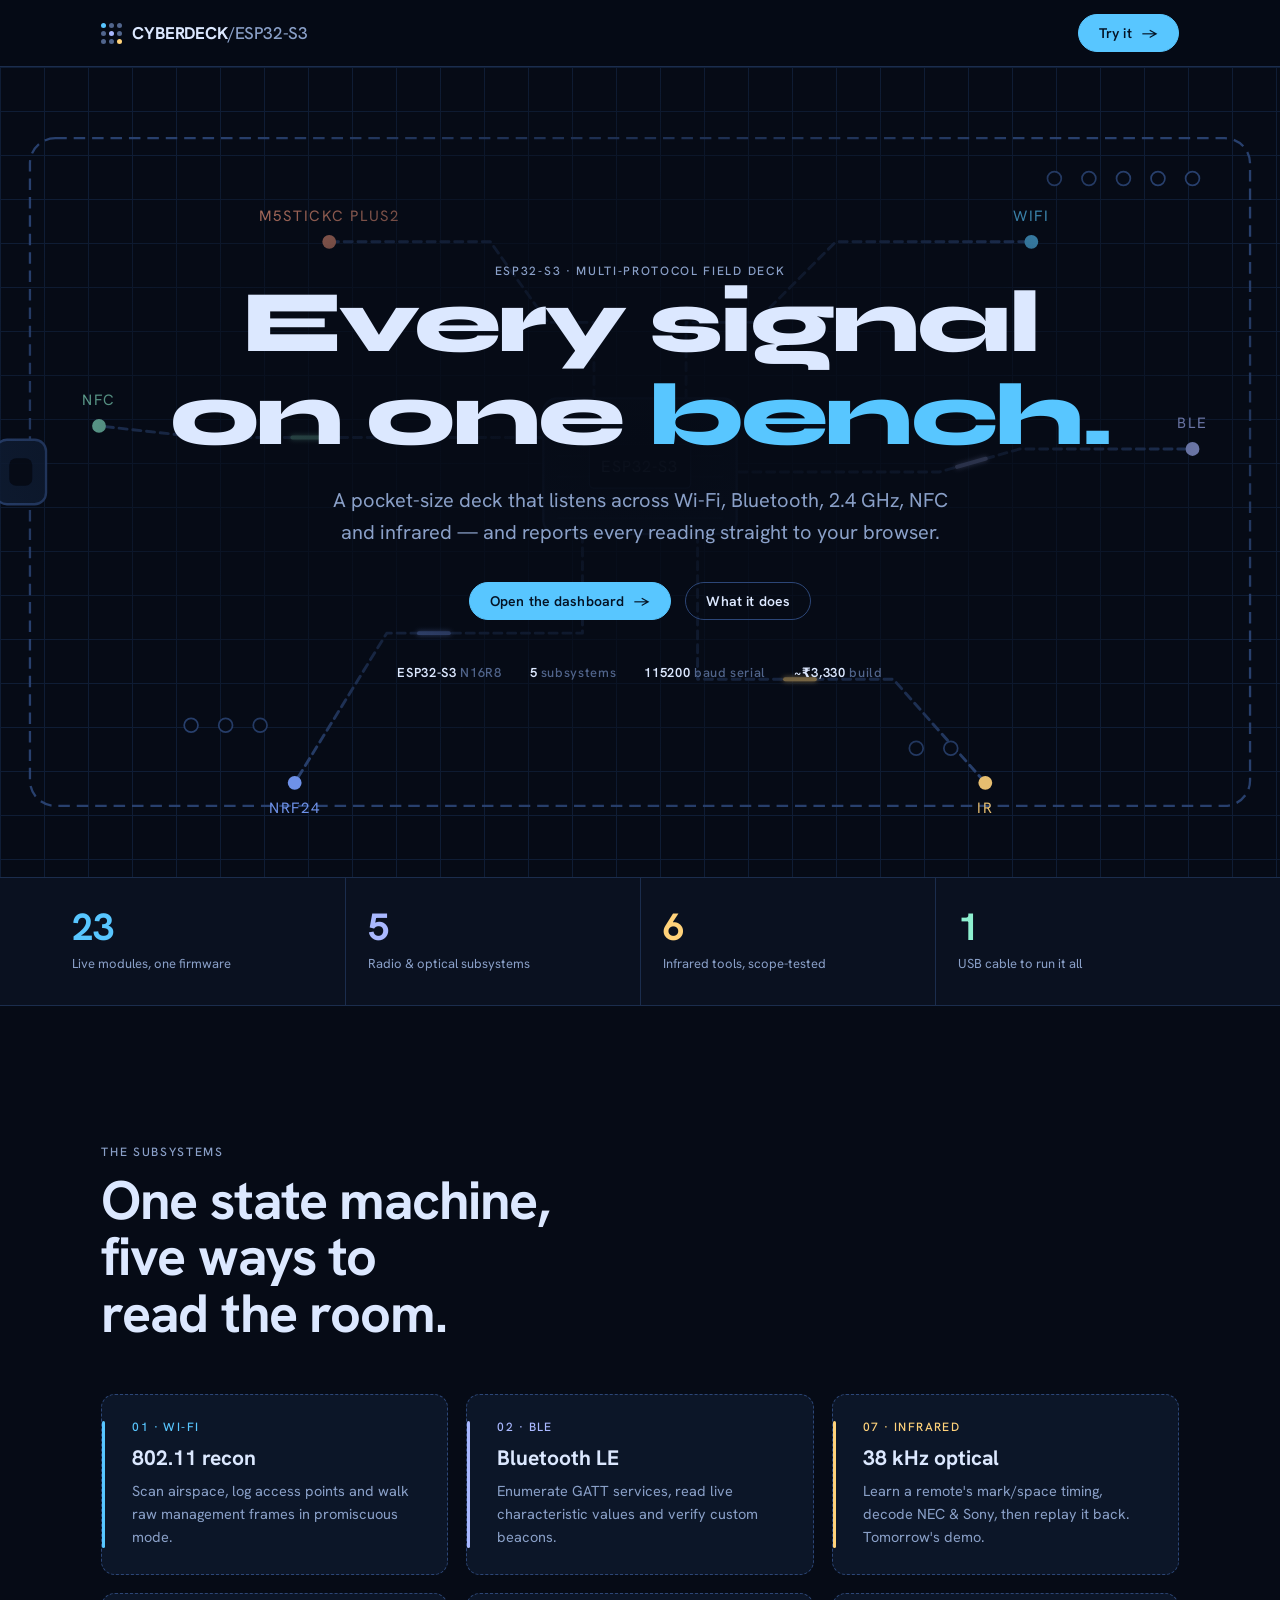
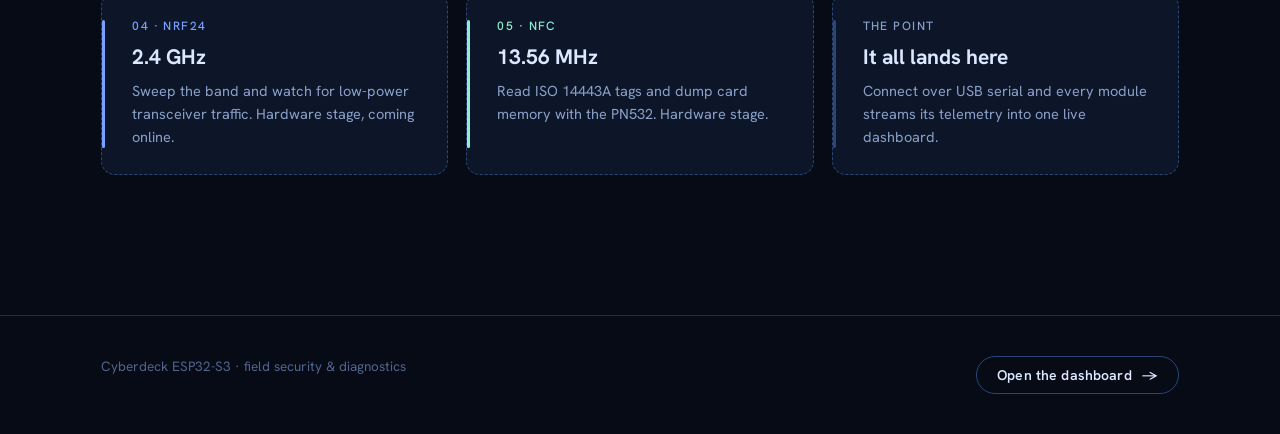
==== dashboard/index.html @ 8e389d3f "fix: landing page title edit" ====
<!DOCTYPE html>
<html lang="en">
<head>
  <meta charset="UTF-8">
  <meta name="viewport" content="width=device-width, initial-scale=1.0, viewport-fit=cover">
  <title>Cyberdeck ESP32-S3</title>
  <link rel="preconnect" href="https://fonts.googleapis.com">
  <link rel="preconnect" href="https://fonts.gstatic.com" crossorigin>
  <link rel="stylesheet" href="https://fonts.googleapis.com/css2?family=Syne:wght@700;800&family=Hanken+Grotesk:wght@400;500;600;700&display=swap">
  <link rel="stylesheet" href="assets/css/base.css">
  <link rel="stylesheet" href="assets/css/welcome.css">
</head>
<body>

  <div class="bar"><div class="wrap">
    <a class="brand" href="index.html">
      <span class="brand-mark"><i></i><i></i><i></i><i></i><i></i><i></i><i></i><i></i><i></i></span>
      <span class="brand-name">CYBERDECK<span>/ESP32-S3</span></span>
    </a>
    <a class="btn btn-primary" href="app.html">Try it <span class="arrow">&rarr;</span></a>
  </div></div>

  <header class="hero">
    <div class="deck-wrap" aria-hidden="true">
      <svg id="deck-board" viewBox="0 0 1200 760" preserveAspectRatio="xMidYMid slice" xmlns="http://www.w3.org/2000/svg">
        <defs>
          <filter id="glow" x="-40%" y="-40%" width="180%" height="180%">
            <feGaussianBlur stdDeviation="2.2" result="b"/>
            <feMerge><feMergeNode in="b"/><feMergeNode in="SourceGraphic"/></feMerge>
          </filter>
        </defs>

        <!-- board substrate -->
        <rect class="substrate" x="70" y="90" width="1060" height="580" rx="22" stroke-width="2"/>

        <!-- dim base traces -->
        <g fill="none" stroke="var(--line2)" stroke-width="2.5" stroke-linejoin="round" stroke-linecap="round">
          <path class="trace-base" d="M640 316 L640 250 L700 250 L770 180 L940 180"/>
          <path class="trace-base" d="M560 316 L560 250 L520 250 L470 180 L330 180"/>
          <path class="trace-base" d="M650 380 L860 380 L930 360 L1080 360"/>
          <path class="trace-base" d="M650 410 L650 560 L820 560 L900 650"/>
          <path class="trace-base" d="M550 410 L550 520 L380 520 L300 650"/>
          <path class="trace-base" d="M550 350 L360 350 L220 350 L130 340"/>
        </g>

        <!-- bright signal pulses -->
        <g fill="none" stroke-width="3.4" stroke-linejoin="round" stroke-linecap="round" filter="url(#glow)">
          <path id="pulse-wifi" d="M640 316 L640 250 L700 250 L770 180 L940 180" stroke-dasharray="26 2600" stroke-dashoffset="2400"/>
          <path id="pulse-m5" d="M560 316 L560 250 L520 250 L470 180 L330 180" stroke-dasharray="26 2600" stroke-dashoffset="2400"/>
          <path id="pulse-ble"  d="M650 380 L860 380 L930 360 L1080 360" stroke-dasharray="26 2600" stroke-dashoffset="2400"/>
          <path id="pulse-ir"   d="M650 410 L650 560 L820 560 L900 650" stroke-dasharray="26 2600" stroke-dashoffset="2400"/>
          <path id="pulse-nrf"  d="M550 410 L550 520 L380 520 L300 650" stroke-dasharray="26 2600" stroke-dashoffset="2400"/>
          <path id="pulse-nfc"  d="M550 350 L360 350 L220 350 L130 340" stroke-dasharray="26 2600" stroke-dashoffset="2400"/>
        </g>

        <!-- edge pads + labels -->
        <g class="pad" font-family="var(--body)" font-size="13" letter-spacing="1.5">
          <circle cx="940" cy="180" r="6" fill="var(--wifi)"/><text x="940" y="162" fill="var(--wifi)" text-anchor="middle">WIFI</text>
          <circle cx="330" cy="180" r="6" fill="var(--m5)"/><text x="330" y="162" fill="var(--m5)" text-anchor="middle">M5STICKC PLUS2</text>
          <circle cx="1080" cy="360" r="6" fill="var(--ble)"/><text x="1080" y="342" fill="var(--ble)" text-anchor="middle">BLE</text>
          <circle cx="900" cy="650" r="6" fill="var(--ir)"/><text x="900" y="676" fill="var(--ir)" text-anchor="middle">IR</text>
          <circle cx="300" cy="650" r="6" fill="var(--nrf)"/><text x="300" y="676" fill="var(--nrf)" text-anchor="middle">NRF24</text>
          <circle cx="130" cy="340" r="6" fill="var(--nfc)"/><text x="130" y="322" fill="var(--nfc)" text-anchor="middle">NFC</text>
        </g>


        <!-- USB-C on the left edge -->
        <rect class="usb" x="40" y="352" width="44" height="56" rx="10" fill="var(--panel2)" stroke="var(--line2)" stroke-width="2"/>
        <rect class="usb" x="52" y="368" width="20" height="24" rx="6" fill="var(--bg)"/>

        <!-- ESP32-S3 shielded module -->
        <g class="chip">
          <rect x="516" y="316" width="168" height="118" rx="12" fill="var(--panel2)" stroke="var(--line2)" stroke-width="2"/>
          <g stroke="var(--line)" stroke-width="1.5" opacity="0.7">
            <line x1="528" y1="330" x2="672" y2="330"/><line x1="528" y1="348" x2="672" y2="348"/>
            <line x1="528" y1="366" x2="672" y2="366"/><line x1="528" y1="384" x2="672" y2="384"/>
            <line x1="528" y1="402" x2="672" y2="402"/><line x1="528" y1="420" x2="672" y2="420"/>
          </g>
          <rect x="556" y="356" width="88" height="38" rx="4" fill="var(--bg)" stroke="var(--line2)"/>
          <text x="600" y="380" fill="var(--mute)" font-family="var(--body)" font-size="14" text-anchor="middle" letter-spacing="1">ESP32-S3</text>
          <circle id="power-led" cx="672" cy="330" r="5" fill="var(--ok)"/>
        </g>

        <!-- header pins along top and bottom -->
        <g class="pin" fill="var(--bg)" stroke="var(--line2)" stroke-width="1.5">
          <circle cx="960" cy="125" r="6"/><circle cx="990" cy="125" r="6"/><circle cx="1020" cy="125" r="6"/><circle cx="1050" cy="125" r="6"/><circle cx="1080" cy="125" r="6"/>
          <circle cx="840" cy="620" r="6"/><circle cx="870" cy="620" r="6"/><circle cx="900" cy="620" r="6" opacity="0.001"/>
          <circle cx="210" cy="600" r="6"/><circle cx="240" cy="600" r="6"/><circle cx="270" cy="600" r="6"/>
        </g>
      </svg>
      <div class="veil"></div>
    </div>
    <div class="wrap">
      <p class="eyebrow">ESP32-S3 · multi-protocol field deck</p>
      <h1>
        <span class="word">Every</span> <span class="word">signal</span>
        <span class="word">on</span> <span class="word">one</span>
        <span class="word"><em>bench.</em></span>
      </h1>
      <p class="lede">A pocket-size deck that listens across Wi-Fi, Bluetooth, 2.4&nbsp;GHz, NFC and infrared — and reports every reading straight to your browser.</p>
      <div class="cta">
        <a class="btn btn-primary" href="app.html">Open the dashboard <span class="arrow">&rarr;</span></a>
        <a class="btn" href="#facts">What it does</a>
      </div>
      <div class="spec">
        <span><b>ESP32-S3</b> N16R8</span>
        <span><b>5</b> subsystems</span>
        <span><b>115200</b> baud serial</span>
        <span><b>~&#8377;3,330</b> build</span>
      </div>
    </div>
  </header>

  <div class="strip"><div class="wrap">
    <div class="stat"><div class="n" data-to="24">24</div><div class="l">Live modules, one firmware</div></div>
    <div class="stat"><div class="n" data-to="5">5</div><div class="l">Radio &amp; optical subsystems</div></div>
    <div class="stat"><div class="n" data-to="6">6</div><div class="l">Infrared tools, scope-tested</div></div>
    <div class="stat"><div class="n" data-to="1">1</div><div class="l">USB cable to run it all</div></div>
  </div></div>

  <section class="facts wrap" id="facts">
    <div class="head">
      <p class="eyebrow">The subsystems</p>
      <h2>One state machine, five ways to read the room.</h2>
    </div>
    <div class="grid">
      <article class="card c-wifi reveal"><span class="bar-line"></span><div class="k">01 · Wi-Fi</div><h3>802.11 recon</h3><p>Scan airspace, log access points and walk raw management frames in promiscuous mode.</p></article>
      <article class="card c-ble reveal"><span class="bar-line"></span><div class="k">02 · BLE</div><h3>Bluetooth LE</h3><p>Enumerate GATT services, read live characteristic values and verify custom beacons.</p></article>
      <article class="card c-ir reveal"><span class="bar-line"></span><div class="k">07 · Infrared</div><h3>38&nbsp;kHz optical</h3><p>Learn a remote's mark/space timing, decode NEC &amp; Sony, then replay it back. Tomorrow's demo.</p></article>
      <article class="card c-nrf reveal"><span class="bar-line"></span><div class="k">04 · nRF24</div><h3>2.4&nbsp;GHz</h3><p>Sweep the band and watch for low-power transceiver traffic. Hardware stage, coming online.</p></article>
      <article class="card c-nfc reveal"><span class="bar-line"></span><div class="k">05 · NFC</div><h3>13.56&nbsp;MHz</h3><p>Read ISO&nbsp;14443A tags and dump card memory with the PN532. Hardware stage.</p></article>
      <article class="card reveal"><span class="bar-line"></span><div class="k">The point</div><h3>It all lands here</h3><p>Connect over USB serial and every module streams its telemetry into one live dashboard.</p></article>
    </div>
  </section>

  <footer><div class="wrap">
    <span>Cyberdeck ESP32-S3 · field security &amp; diagnostics</span>
    <a class="btn" href="app.html">Open the dashboard <span class="arrow">&rarr;</span></a>
  </div></footer>

  <script src="assets/vendor/anime.min.js"></script>
  <script src="assets/js/board.js"></script>
  <script>
    document.documentElement.classList.add("js");
    const rm = matchMedia("(prefers-reduced-motion: reduce)").matches;

    function showReveals() { document.querySelectorAll(".reveal").forEach(el => el.classList.remove("reveal")); }

    if (!rm && window.anime) {
      anime.timeline({ easing: "easeOutExpo", delay: 300 })
        .add({ targets: ".hero .word", translateY: [40, 0], opacity: [0, 1], duration: 900, delay: anime.stagger(80) })
        .add({ targets: ".lede, .cta, .spec", translateY: [20, 0], opacity: [0, 1], duration: 700, delay: anime.stagger(90) }, "-=500");

      document.querySelectorAll(".stat .n").forEach(el => {
        const obj = { v: 0 }, to = +el.dataset.to; el.textContent = "0";
        new IntersectionObserver((en, ob) => en.forEach(x => {
          if (x.isIntersecting) { anime({ targets: obj, v: to, round: 1, duration: 1300, easing: "easeOutExpo", update: () => el.textContent = obj.v }); ob.disconnect(); }
        })).observe(el);
      });

      const co = new IntersectionObserver((en) => en.forEach(x => {
        if (x.isIntersecting) { anime({ targets: x.target, translateY: [26, 0], opacity: [0, 1], duration: 700, easing: "easeOutCubic" }); x.target.classList.remove("reveal"); co.unobserve(x.target); }
      }), { threshold: .2 });
      document.querySelectorAll(".reveal").forEach(c => co.observe(c));
    } else {
      showReveals();
    }
  </script>
</body>
</html>
---- dashboard/assets/css/base.css ----
/* Cyberdeck design tokens + shared pieces (welcome page and dashboard).
   Blueprint direction: navy engineering grid paper, cyan linework, the board
   drawn as a dashed schematic. Each subsystem owns one hue everywhere. */
:root {
  --bg: #060b16;
  --bg2: #0a1120;
  --panel: #0c1628;
  --panel2: #0f1d35;
  --line: #1b2d4d;
  --line2: #2c4677;
  --text: #dce8ff;
  --mute: #8aa0c8;
  --faint: #51658c;

  --wifi: #58c6ff;
  --ble: #a9b8ff;
  --ir: #ffd27a;
  --nrf: #7aa0ff;
  --nfc: #8ef0d0;
  --m5: #ff9e80;
  --ok: #57e389;
  --err: #ff6b6b;

  /* Syne is kept for the hero headline only; everything else is Anthropic Sans
     (Claude's UI face), falling back to Hanken Grotesk where it isn't installed. */
  --display: "Syne", "Avenir Next", system-ui, sans-serif;
  --body: "Anthropic Sans", "Hanken Grotesk", "Segoe UI", system-ui, sans-serif;
  --mono: var(--body);
  --code: "JetBrains Mono", ui-monospace, "SFMono-Regular", Menlo, Consolas, monospace;

  --radius: 10px;
  --gutter: max(16px, 4vw);
  color-scheme: dark;
}

*, *::before, *::after { box-sizing: border-box; }
html { -webkit-text-size-adjust: 100%; }
body {
  margin: 0;
  background: var(--bg);
  color: var(--text);
  font: 400 15px/1.6 var(--body);
  -webkit-font-smoothing: antialiased;
}
a { color: inherit; }
h1, h2, h3 { font-family: var(--body); font-weight: 700; line-height: 1.05; margin: 0; text-wrap: balance; }
p { margin: 0; }
code, .mono { font-family: var(--code); }
:focus-visible { outline: 2px solid var(--wifi); outline-offset: 3px; border-radius: 4px; }

.eyebrow {
  font: 500 12px/1 var(--mono);
  letter-spacing: 0.14em;
  text-transform: uppercase;
  color: var(--mute);
}

/* Buttons */
.btn {
  display: inline-flex; align-items: center; gap: 10px;
  padding: 11px 20px;
  border-radius: 999px;
  border: 1px solid var(--line2);
  background: transparent;
  color: var(--text);
  font: 600 14px/1 var(--body);
  letter-spacing: 0.01em;
  text-decoration: none;
  cursor: pointer;
  transition: background .2s, border-color .2s, color .2s, transform .2s;
}
.btn:hover { border-color: var(--text); }
.btn:active { transform: translateY(1px); }
.btn-primary { background: var(--wifi); color: #041325; border-color: var(--wifi); }
.btn-primary:hover { background: #8ad8ff; border-color: #8ad8ff; }
.btn .arrow { transition: transform .25s; }
.btn:hover .arrow { transform: translateX(3px); }

/* Brand mark */
.brand { display: inline-flex; align-items: center; gap: 10px; text-decoration: none; }
.brand-mark { display: grid; grid-template-columns: repeat(3, 5px); gap: 3px; }
.brand-mark i { width: 5px; height: 5px; border-radius: 50%; background: var(--faint); }
.brand-mark i:nth-child(1) { background: var(--wifi); }
.brand-mark i:nth-child(5) { background: var(--ble); }
.brand-mark i:nth-child(9) { background: var(--ir); }
.brand-name { font: 700 17px/1 var(--body); letter-spacing: -0.01em; }
.brand-name span { color: var(--mute); font-weight: 500; }

@media (prefers-reduced-motion: reduce) {
  *, *::before, *::after { animation: none !important; transition: none !important; scroll-behavior: auto !important; }
}
---- dashboard/assets/css/welcome.css ----
/* Welcome page — Blueprint direction. Sticky bar, hero over the animated
   schematic board on grid paper, a stat strip that counts up, and subsystem
   cards that reveal on scroll. Shares tokens with the dashboard. */
.wrap { padding-inline: var(--gutter); max-width: 1180px; margin-inline: auto; }

.bar {
  position: sticky; top: env(safe-area-inset-top, 0px); z-index: 20;
  background: rgba(6, 11, 22, .78); backdrop-filter: blur(12px);
  border-bottom: 1px solid var(--line);
}
body::before { content: ""; position: fixed; inset: 0 0 auto; height: env(safe-area-inset-top, 0px); z-index: 21; background: var(--bg); }
.bar .wrap { display: flex; align-items: center; justify-content: space-between; padding-block: 14px; }

/* hero */
.hero { position: relative; min-height: 90vh; display: flex; align-items: center; overflow: hidden;
  background-image: linear-gradient(var(--panel2) 1px, transparent 1px), linear-gradient(90deg, var(--panel2) 1px, transparent 1px);
  background-size: 44px 44px; }
.deck-wrap { position: absolute; inset: 0; z-index: 0; overflow: hidden; }
#deck-board { position: absolute; left: 50%; top: 50%; transform: translate(-50%, -50%); width: min(1280px, 150%); height: 108%; opacity: .9; }
.js #deck-board .trace-base, .js #deck-board .chip, .js #deck-board .pin,
.js #deck-board .pad, .js #deck-board .usb { opacity: 0; }
/* schematic board: unfilled, dashed outline and traces */
#deck-board .substrate { fill: none; stroke: var(--line2); stroke-dasharray: 10 6; }
#deck-board .trace-base { stroke-dasharray: 7 5; }

/* readability wash: darkest behind the headline, clearing toward the edges */
.veil { position: absolute; inset: 0; background:
  radial-gradient(ellipse 70% 60% at 50% 46%, var(--bg) 0%, color-mix(in srgb, var(--bg) 72%, transparent) 42%, transparent 78%); }
.hero .wrap { position: relative; z-index: 2; width: 100%; text-align: center; }
.hero h1 { font-family: var(--display); font-size: clamp(38px, 7.2vw, 88px); letter-spacing: -.03em; font-weight: 800; }
.hero h1 .word { display: inline-block; }
.hero h1 em { font-style: normal; color: var(--wifi); }
.lede { max-width: 56ch; margin: 22px auto 0; color: var(--mute); font-size: clamp(16px, 2.2vw, 20px); }
.cta { display: flex; gap: 14px; justify-content: center; margin-top: 34px; flex-wrap: wrap; }
.spec { display: flex; gap: 28px; justify-content: center; margin-top: 46px; flex-wrap: wrap; font: 500 13px/1 var(--mono); color: var(--faint); letter-spacing: .05em; }
.spec b { color: var(--text); font-weight: 600; }

/* stat strip */
.strip { border-block: 1px solid var(--line); background: var(--bg2); }
.strip .wrap { display: grid; grid-template-columns: repeat(4, 1fr); padding-inline: 0; }
.stat { padding: 30px 22px; border-left: 1px solid var(--line); }
.stat:first-child { border-left: 0; }
.stat .n { font: 700 38px/1 var(--body); font-variant-numeric: tabular-nums; }
.stat .l { margin-top: 8px; color: var(--mute); font-size: 13px; }
.stat:nth-child(1) .n { color: var(--wifi); }
.stat:nth-child(2) .n { color: var(--ble); }
.stat:nth-child(3) .n { color: var(--ir); }
.stat:nth-child(4) .n { color: var(--nfc); }

/* facts */
section.facts { padding-block: clamp(70px, 12vw, 140px); }
.facts .head { max-width: 60ch; }
.facts h2 { font-size: clamp(30px, 5vw, 54px); letter-spacing: -.02em; margin-top: 14px; }
.facts .grid { margin-top: 52px; display: grid; grid-template-columns: repeat(auto-fit, minmax(260px, 1fr)); gap: 18px; }
.card { position: relative; background: var(--panel); border: 1px dashed var(--line2); border-radius: 14px; padding: 26px 26px 26px 30px; }
.card .k { font: 500 12px/1 var(--mono); letter-spacing: .12em; text-transform: uppercase; color: var(--chip, var(--mute)); }
.card h3 { font-size: 21px; margin-top: 14px; font-weight: 700; }
.card p { margin-top: 10px; color: var(--mute); font-size: 14.5px; }
.card .bar-line { position: absolute; left: 0; top: 26px; bottom: 26px; width: 3px; border-radius: 3px; background: var(--chip, var(--line2)); }
.c-wifi { --chip: var(--wifi); } .c-ble { --chip: var(--ble); } .c-ir { --chip: var(--ir); }
.c-nrf { --chip: var(--nrf); } .c-nfc { --chip: var(--nfc); }

footer { border-top: 1px solid var(--line); padding-block: 40px; color: var(--faint); font-size: 13.5px; }
footer .wrap { display: flex; justify-content: space-between; gap: 16px; flex-wrap: wrap; }

/* progressive reveal (JS removes .reveal once in view; safe default is visible) */
.js .reveal { opacity: 0; transform: translateY(26px); }

@media (max-width: 620px) {
  .strip .wrap { grid-template-columns: repeat(2, 1fr); }
  .stat:nth-child(3) { border-left: 0; }
}
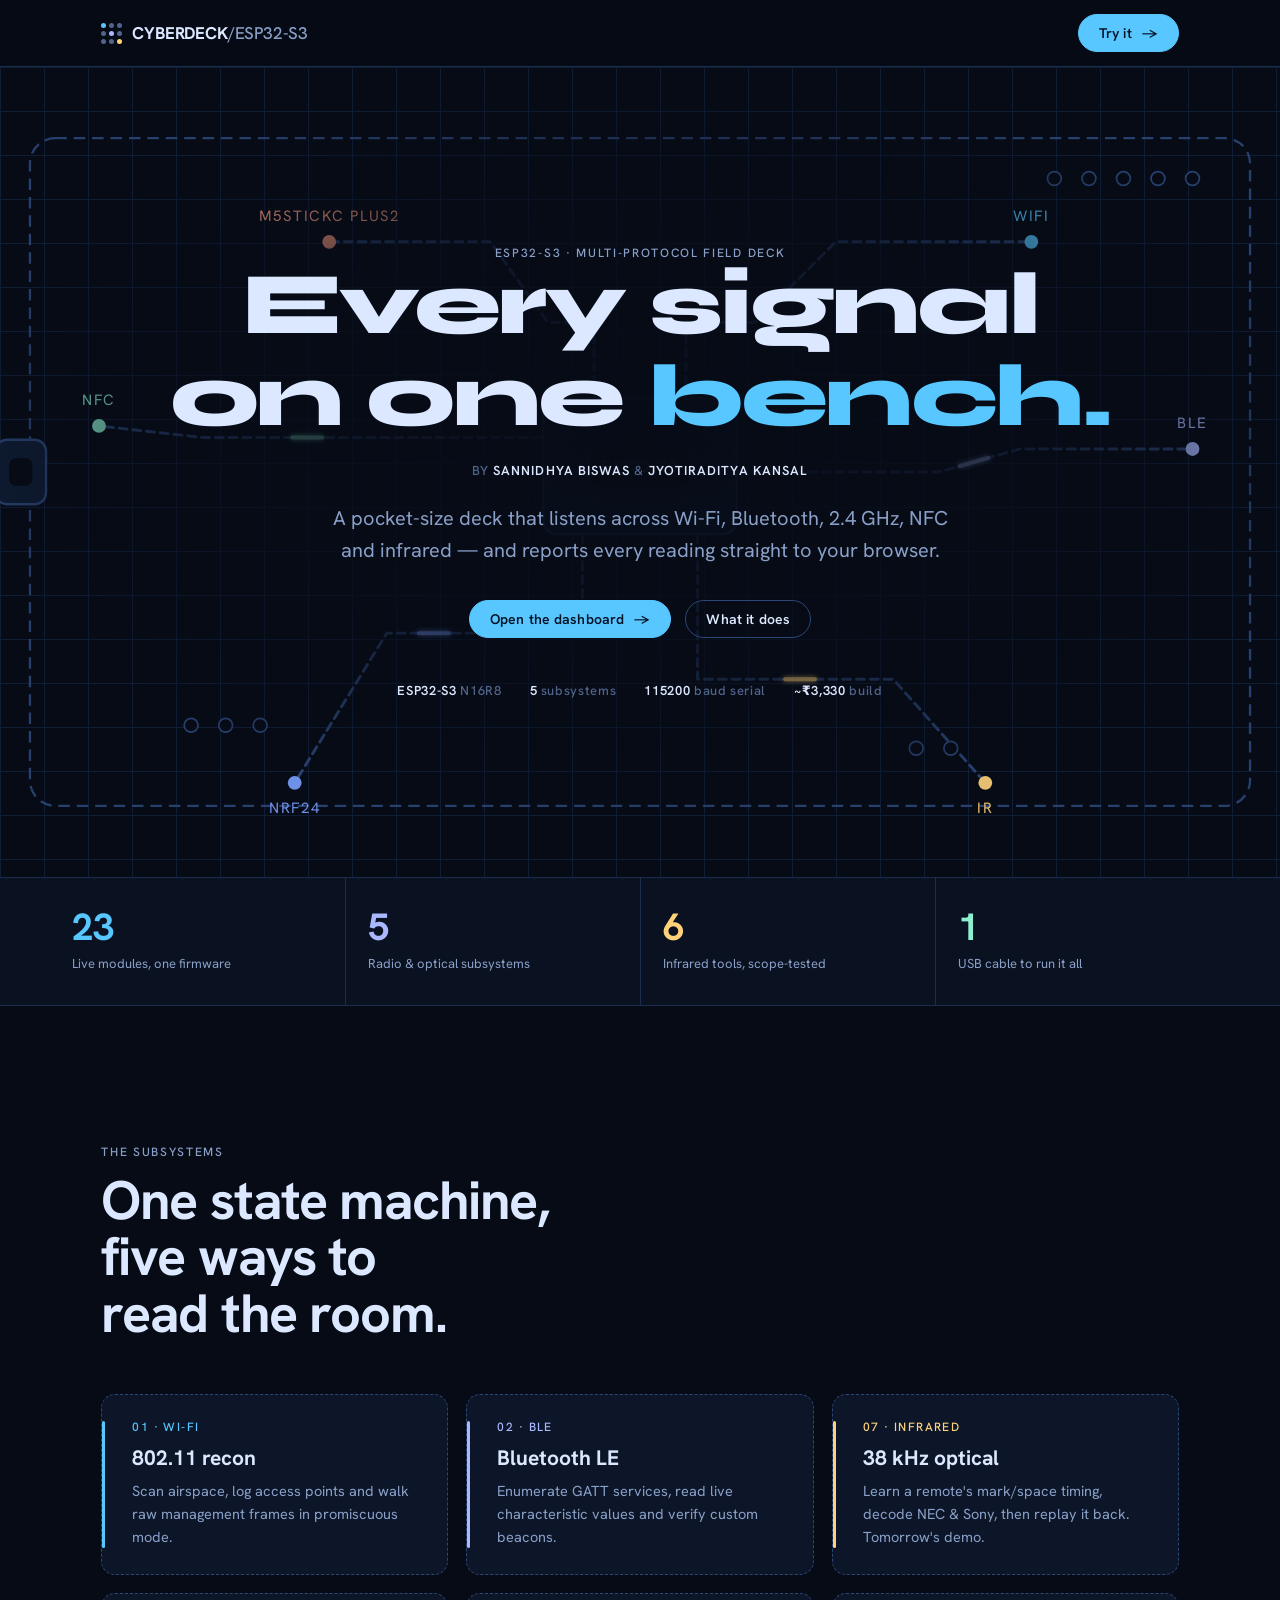
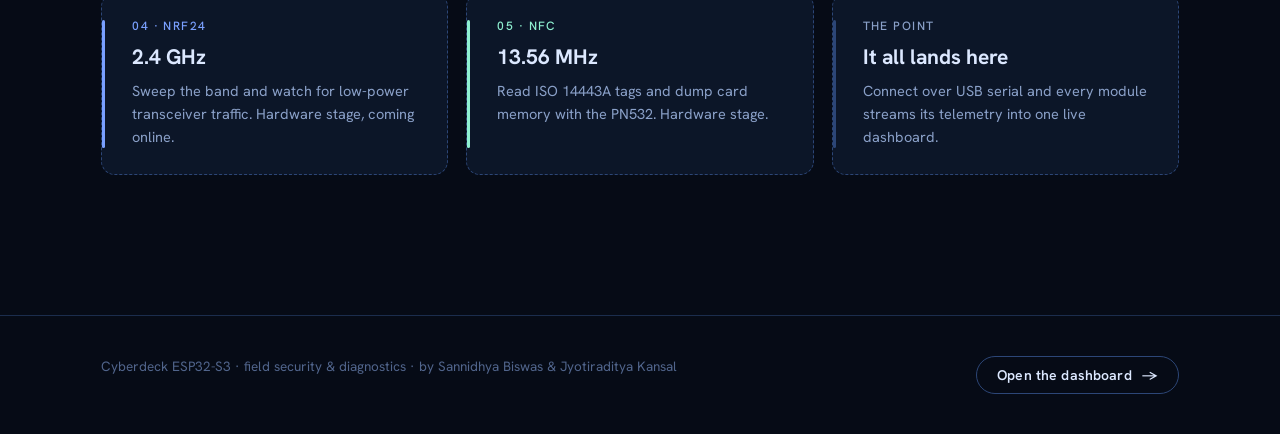
==== commit ca175ea9: "update: README.md update" ====
--- a/dashboard/index.html
+++ b/dashboard/index.html
@@ -97,6 +97,7 @@
         <span class="word">on</span> <span class="word">one</span>
         <span class="word"><em>bench.</em></span>
       </h1>
+      <p class="byline">by <b>Sannidhya Biswas</b> &amp; <b>Jyotiraditya Kansal</b></p>
       <p class="lede">A pocket-size deck that listens across Wi-Fi, Bluetooth, 2.4&nbsp;GHz, NFC and infrared — and reports every reading straight to your browser.</p>
       <div class="cta">
         <a class="btn btn-primary" href="app.html">Open the dashboard <span class="arrow">&rarr;</span></a>
@@ -134,7 +135,7 @@
   </section>
 
   <footer><div class="wrap">
-    <span>Cyberdeck ESP32-S3 · field security &amp; diagnostics</span>
+    <span>Cyberdeck ESP32-S3 · field security &amp; diagnostics · by Sannidhya Biswas &amp; Jyotiraditya Kansal</span>
     <a class="btn" href="app.html">Open the dashboard <span class="arrow">&rarr;</span></a>
   </div></footer>
 
@@ -149,7 +150,7 @@
     if (!rm && window.anime) {
       anime.timeline({ easing: "easeOutExpo", delay: 300 })
         .add({ targets: ".hero .word", translateY: [40, 0], opacity: [0, 1], duration: 900, delay: anime.stagger(80) })
-        .add({ targets: ".lede, .cta, .spec", translateY: [20, 0], opacity: [0, 1], duration: 700, delay: anime.stagger(90) }, "-=500");
+        .add({ targets: ".byline, .lede, .cta, .spec", translateY: [20, 0], opacity: [0, 1], duration: 700, delay: anime.stagger(90) }, "-=500");
 
       document.querySelectorAll(".stat .n").forEach(el => {
         const obj = { v: 0 }, to = +el.dataset.to; el.textContent = "0";
--- a/dashboard/assets/css/welcome.css
+++ b/dashboard/assets/css/welcome.css
@@ -30,6 +30,8 @@
 .hero h1 { font-family: var(--display); font-size: clamp(38px, 7.2vw, 88px); letter-spacing: -.03em; font-weight: 800; }
 .hero h1 .word { display: inline-block; }
 .hero h1 em { font-style: normal; color: var(--wifi); }
+.byline { margin-top: 18px; font: 500 13px/1.4 var(--mono); letter-spacing: .08em; text-transform: uppercase; color: var(--faint); }
+.byline b { color: var(--text); font-weight: 600; }
 .lede { max-width: 56ch; margin: 22px auto 0; color: var(--mute); font-size: clamp(16px, 2.2vw, 20px); }
 .cta { display: flex; gap: 14px; justify-content: center; margin-top: 34px; flex-wrap: wrap; }
 .spec { display: flex; gap: 28px; justify-content: center; margin-top: 46px; flex-wrap: wrap; font: 500 13px/1 var(--mono); color: var(--faint); letter-spacing: .05em; }
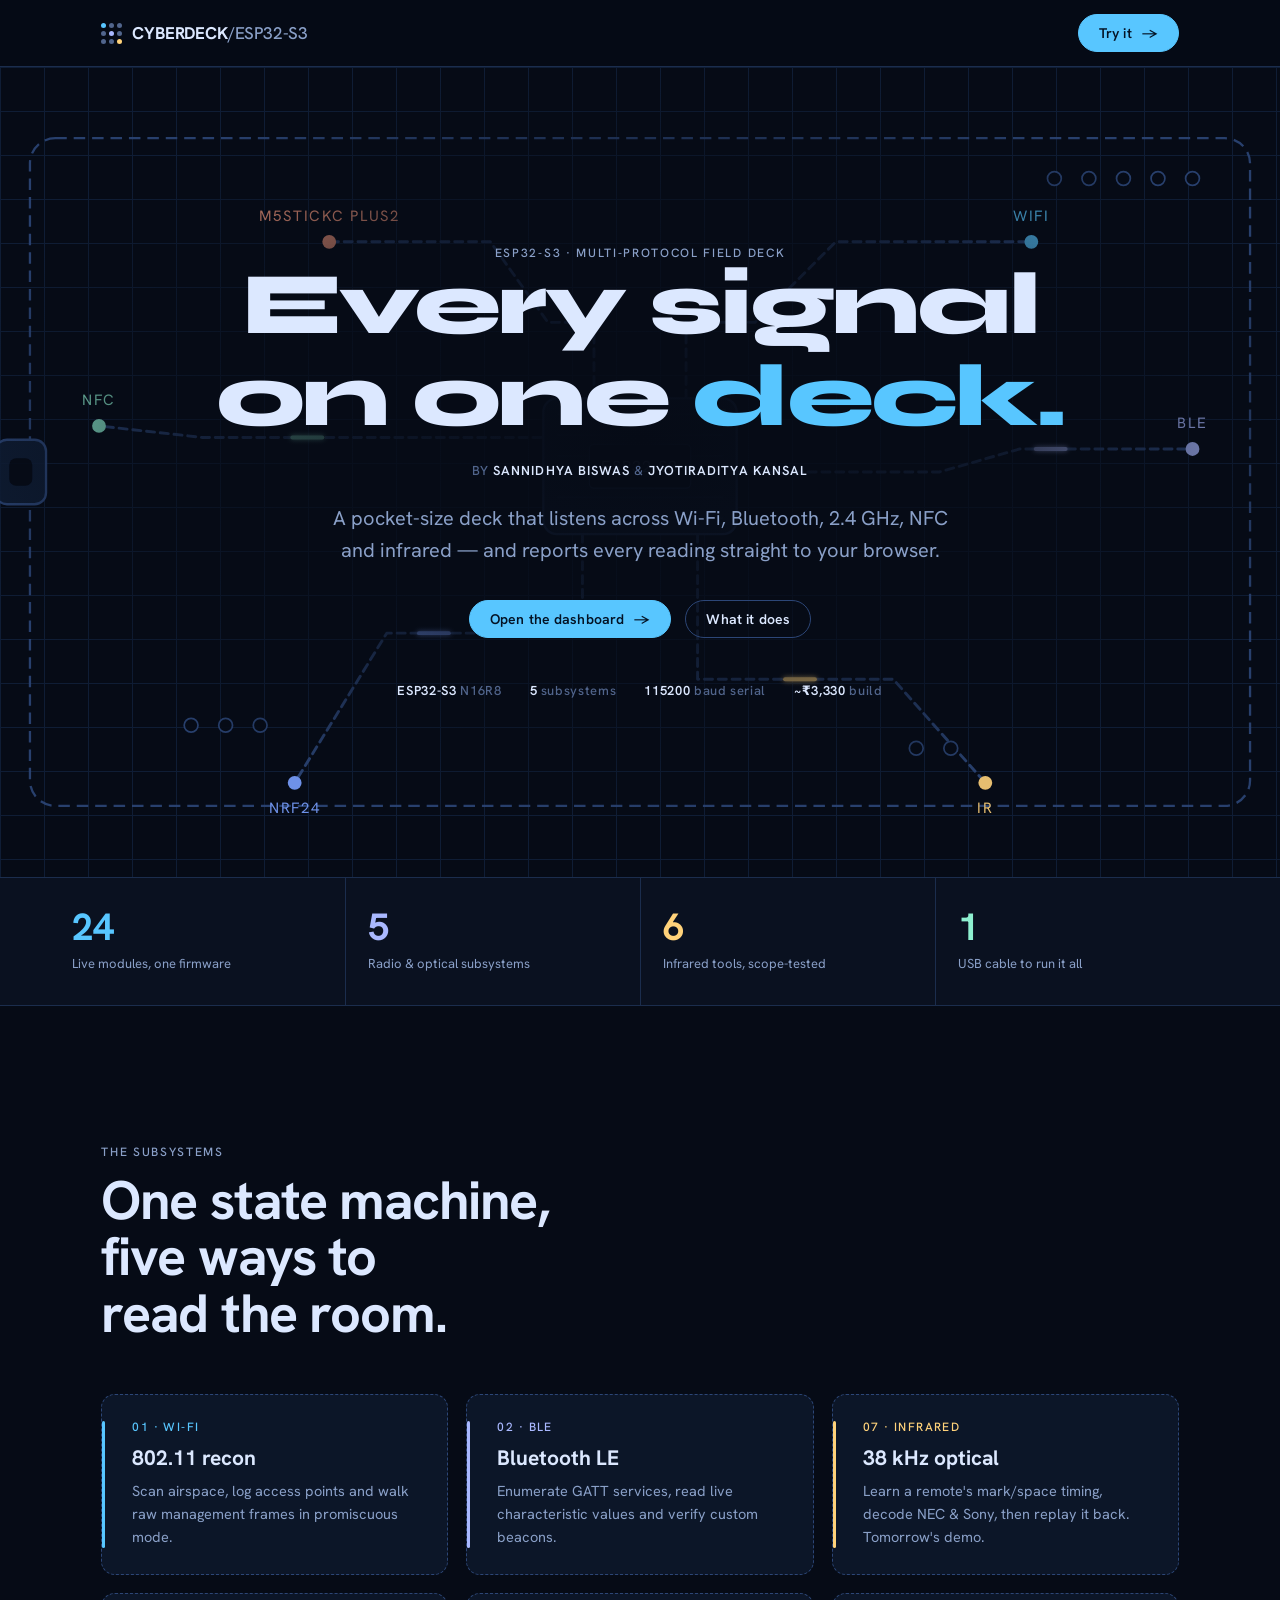
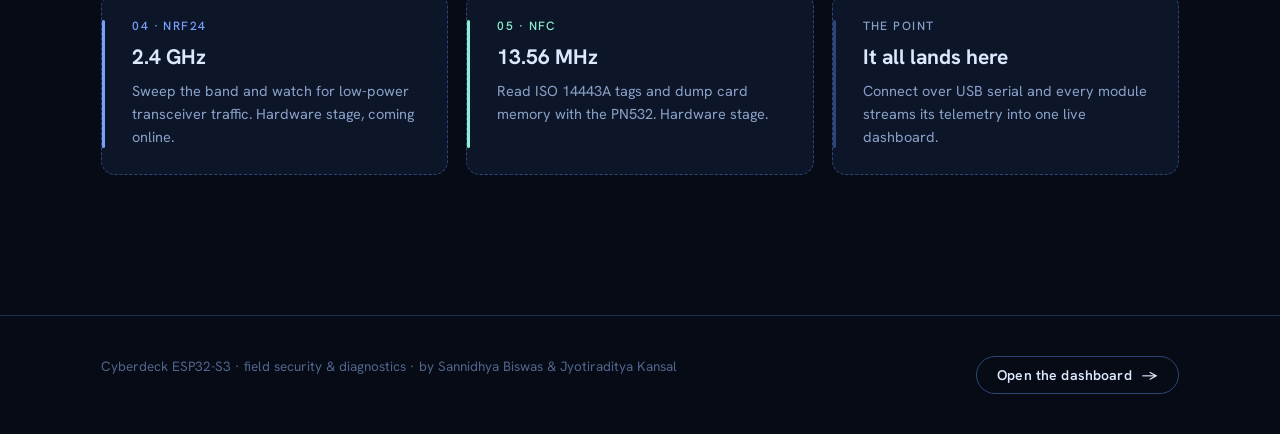
==== commit 0763e331: "fix: landing page title rephrase" ====
--- a/dashboard/index.html
+++ b/dashboard/index.html
@@ -95,7 +95,7 @@
       <h1>
         <span class="word">Every</span> <span class="word">signal</span>
         <span class="word">on</span> <span class="word">one</span>
-        <span class="word"><em>bench.</em></span>
+        <span class="word"><em>deck.</em></span>
       </h1>
       <p class="byline">by <b>Sannidhya Biswas</b> &amp; <b>Jyotiraditya Kansal</b></p>
       <p class="lede">A pocket-size deck that listens across Wi-Fi, Bluetooth, 2.4&nbsp;GHz, NFC and infrared — and reports every reading straight to your browser.</p>
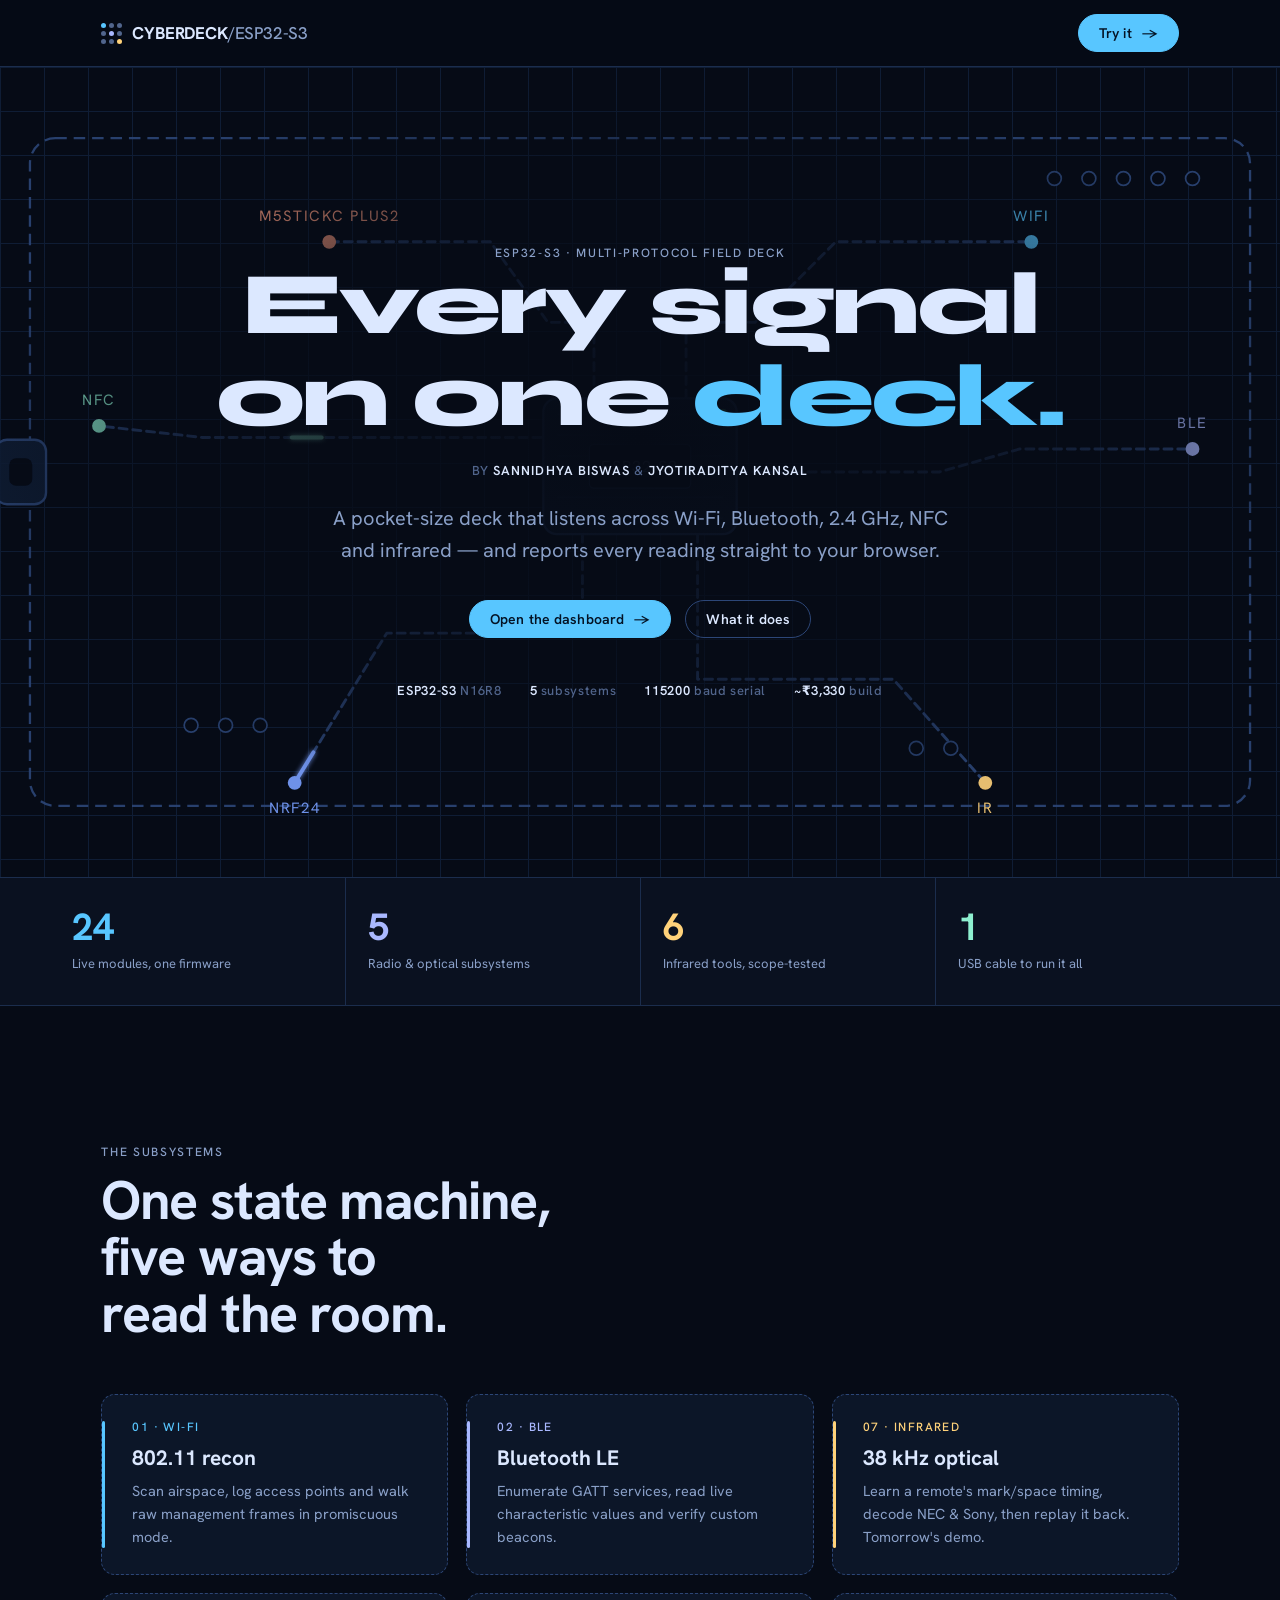
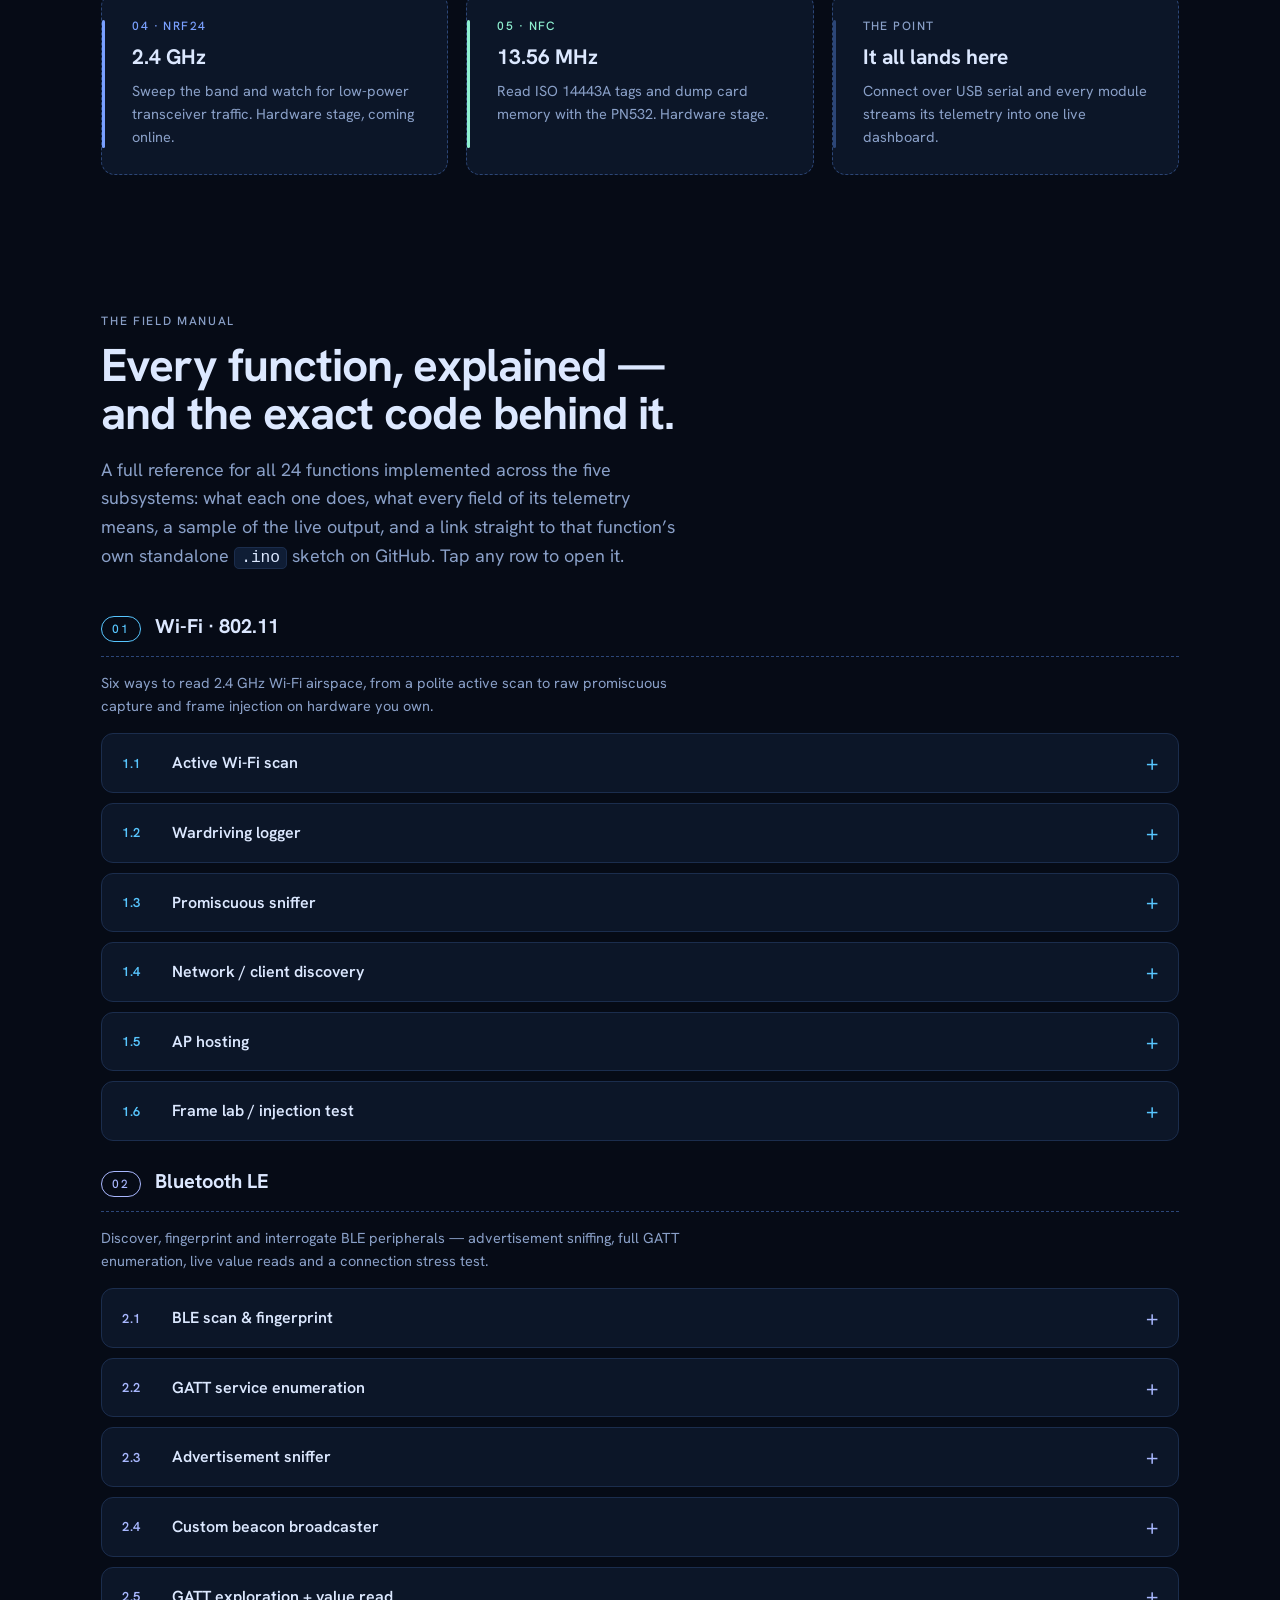
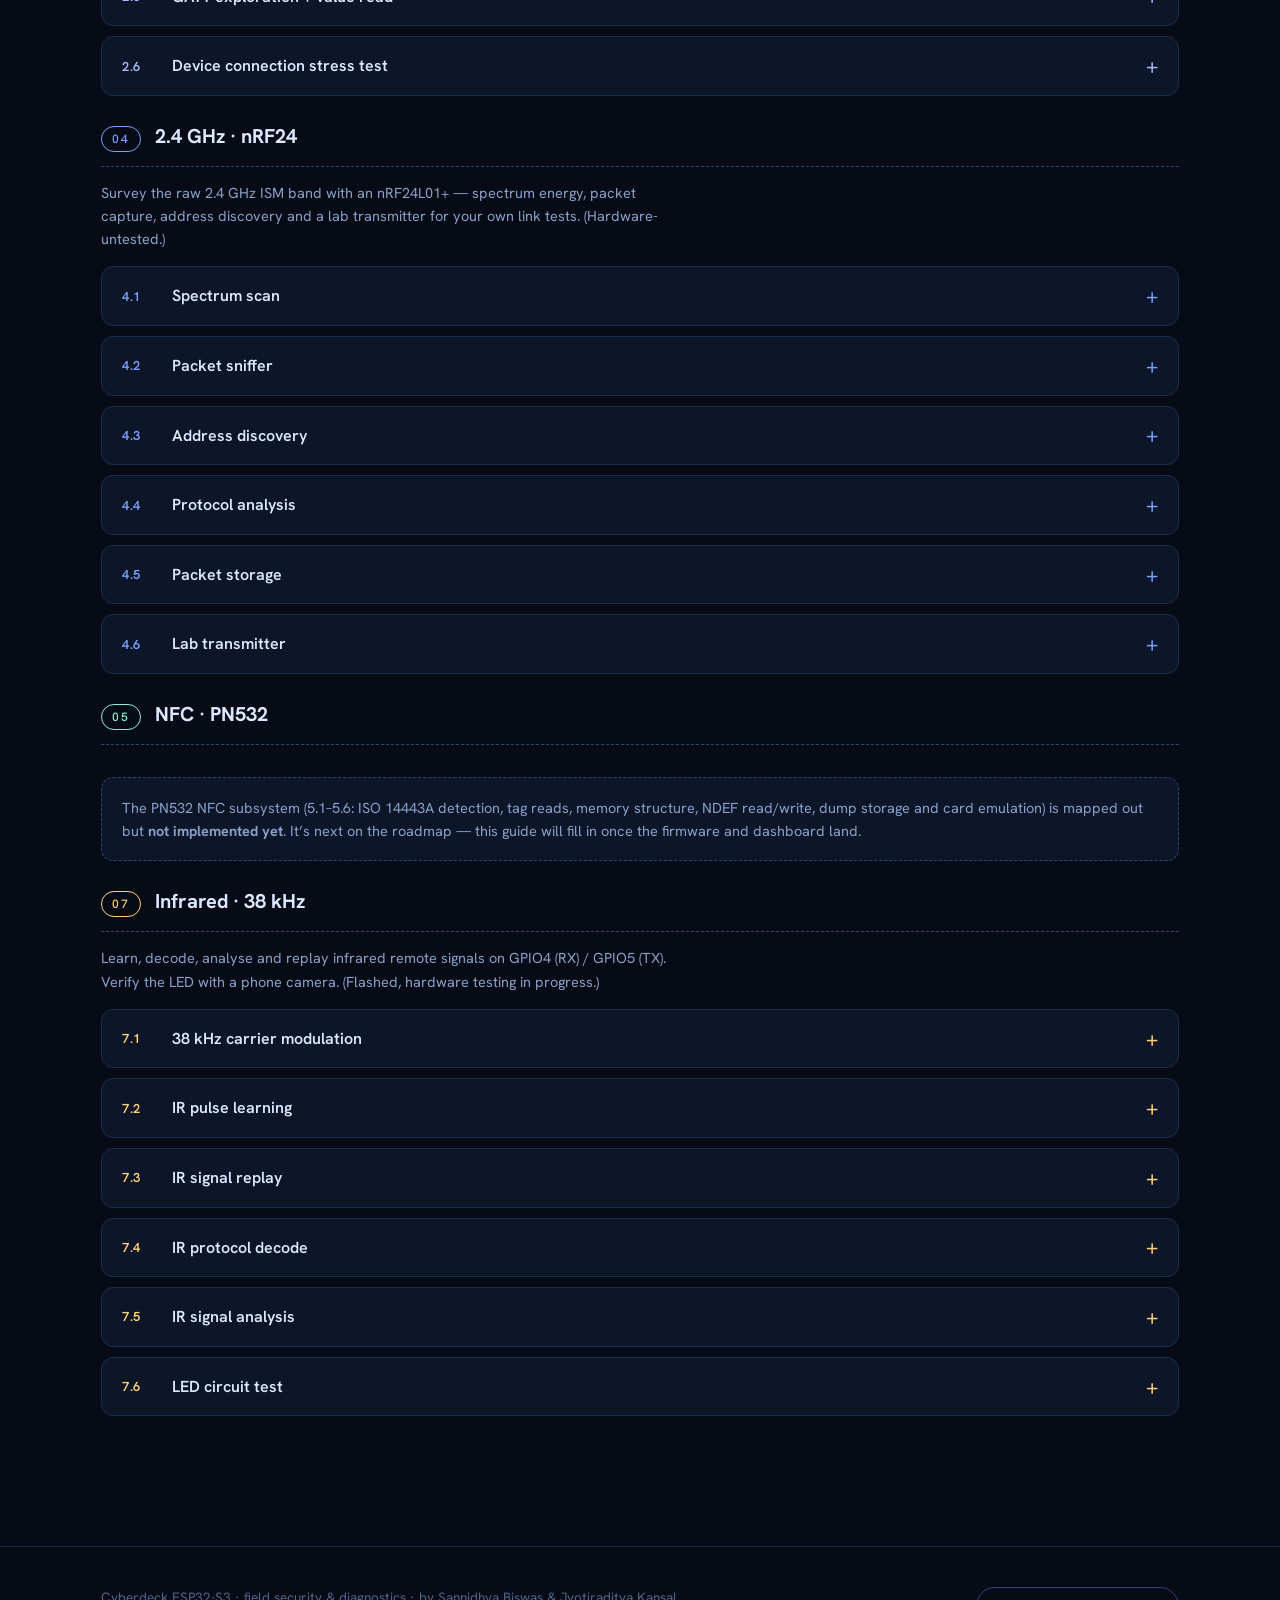
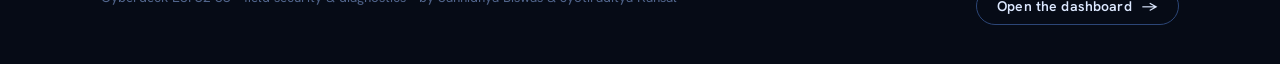
==== commit 64ec3712: "feat(dashboard): add in-depth function guide to the welcome page Adds 'The field manual', a per-func" ====
--- a/dashboard/index.html
+++ b/dashboard/index.html
@@ -134,6 +134,580 @@
     </div>
   </section>
 
+
+  <section class="guide wrap" id="guide">
+    <div class="head">
+      <p class="eyebrow">The field manual</p>
+      <h2>Every function, explained &mdash; and the exact code behind it.</h2>
+      <p class="guide-lede">A full reference for all 24 functions implemented across the five subsystems: what each one does, what every field of its telemetry means, a sample of the live output, and a link straight to that function&rsquo;s own standalone <code>.ino</code> sketch on GitHub. Tap any row to open it.</p>
+    </div>
+    <div class="guide-wrap">
+      <div class="guide-group c-wifi">
+        <div class="guide-group-head">
+          <span class="gg-num">01</span>
+          <h3>Wi-Fi · 802.11</h3>
+        </div>
+        <p class="gg-blurb">Six ways to read 2.4 GHz Wi-Fi airspace, from a polite active scan to raw promiscuous capture and frame injection on hardware you own.</p>
+        <div class="guide-list">
+        <details class="guide-item">
+          <summary>
+            <span class="gi-id">1.1</span>
+            <span class="gi-name">Active Wi-Fi scan</span>
+            <span class="gi-caret" aria-hidden="true">+</span>
+          </summary>
+          <div class="gi-body">
+            <p class="gi-what">Runs a standard active Wi-Fi scan: the ESP32 briefly tunes every 2.4 GHz channel and records every access point that answers a probe. It repeats every couple of seconds while the module is running, so the telemetry table keeps refreshing with whatever is in range.</p>
+            <p class="gi-sub">What the output means</p>
+            <dl class="gi-fields">
+              <div class="fld"><dt>ssid</dt><dd>The network's broadcast name. Shows <code>Hidden</code> when the AP cloaks its SSID.</dd></div>
+              <div class="fld"><dt>bssid</dt><dd>The access point's MAC address — a unique per-radio hardware ID, even when two APs share one SSID.</dd></div>
+              <div class="fld"><dt>ch</dt><dd>The 2.4 GHz channel (1–13) the AP is broadcasting on.</dd></div>
+              <div class="fld"><dt>rssi</dt><dd>Received signal strength in dBm. It is always negative; closer to 0 is stronger (e.g. −45 is right next to you, −85 is far or through walls).</dd></div>
+            </dl>
+            <p class="gi-sub">Example telemetry</p>
+            <pre class="gi-ex"><code>{&quot;module&quot;:&quot;1.1&quot;,&quot;status&quot;:&quot;ok&quot;,&quot;data&quot;:{&quot;ssid&quot;:&quot;HomeNet_5G&quot;,&quot;bssid&quot;:&quot;A4:2B:8C:1D:7E:F0&quot;,&quot;ch&quot;:6,&quot;rssi&quot;:-52}}</code></pre>
+            <a class="gi-src" href="https://github.com/RRonium/cyberdeck-esp32s3/blob/main/firmware/01_wifi/1.1_wifi_scan/wifi_scan/wifi_scan.ino" target="_blank" rel="noopener">
+              View this module&rsquo;s <code>.ino</code> source <span class="arrow">&rarr;</span>
+            </a>
+          </div>
+        </details>
+        <details class="guide-item">
+          <summary>
+            <span class="gi-id">1.2</span>
+            <span class="gi-name">Wardriving logger</span>
+            <span class="gi-caret" aria-hidden="true">+</span>
+          </summary>
+          <div class="gi-body">
+            <p class="gi-what">A continuous channel-monitor sweep meant to run while you walk or drive. It logs the same access-point attributes as the scanner, but is built to keep streaming so you can map which networks appear and drop out as you move.</p>
+            <p class="gi-sub">What the output means</p>
+            <dl class="gi-fields">
+              <div class="fld"><dt>ssid</dt><dd>Network name of each AP seen on the sweep.</dd></div>
+              <div class="fld"><dt>bssid</dt><dd>The AP's MAC address — the stable key you'd use to tell two APs apart in a log.</dd></div>
+              <div class="fld"><dt>ch</dt><dd>Channel the AP was heard on.</dd></div>
+              <div class="fld"><dt>rssi</dt><dd>Signal strength in dBm at the moment of capture; watching it rise and fall is how you tell you're getting closer to or further from a transmitter.</dd></div>
+            </dl>
+            <p class="gi-sub">Example telemetry</p>
+            <pre class="gi-ex"><code>{&quot;module&quot;:&quot;1.2&quot;,&quot;status&quot;:&quot;ok&quot;,&quot;data&quot;:{&quot;ssid&quot;:&quot;CafeGuest&quot;,&quot;bssid&quot;:&quot;DC:A6:32:04:11:9B&quot;,&quot;ch&quot;:11,&quot;rssi&quot;:-67}}</code></pre>
+            <a class="gi-src" href="https://github.com/RRonium/cyberdeck-esp32s3/blob/main/firmware/01_wifi/1.2_wardriving/wardriving/wardriving.ino" target="_blank" rel="noopener">
+              View this module&rsquo;s <code>.ino</code> source <span class="arrow">&rarr;</span>
+            </a>
+          </div>
+        </details>
+        <details class="guide-item">
+          <summary>
+            <span class="gi-id">1.3</span>
+            <span class="gi-name">Promiscuous sniffer</span>
+            <span class="gi-caret" aria-hidden="true">+</span>
+          </summary>
+          <div class="gi-body">
+            <p class="gi-what">Puts the Wi-Fi radio into promiscuous (monitor) mode and hops channels, capturing raw 802.11 management frames — including the probe requests that phones and laptops broadcast while looking for known networks. This is passive: it only listens.</p>
+            <p class="gi-sub">What the output means</p>
+            <dl class="gi-fields">
+              <div class="fld"><dt>ssid</dt><dd>Network name pulled from a captured frame, where one is present.</dd></div>
+              <div class="fld"><dt>bssid</dt><dd>The source MAC address in the raw frame — for a probe request this is the client device, not an AP.</dd></div>
+              <div class="fld"><dt>ch</dt><dd>The channel the sniffer was parked on when it caught the frame.</dd></div>
+              <div class="fld"><dt>rssi</dt><dd>Signal strength in dBm of the captured frame, i.e. how close the transmitting device is.</dd></div>
+            </dl>
+            <p class="gi-sub">Example telemetry</p>
+            <pre class="gi-ex"><code>{&quot;module&quot;:&quot;1.3&quot;,&quot;status&quot;:&quot;ok&quot;,&quot;data&quot;:{&quot;ssid&quot;:&quot;&quot;,&quot;bssid&quot;:&quot;3C:22:FB:8A:55:10&quot;,&quot;ch&quot;:1,&quot;rssi&quot;:-71}}</code></pre>
+            <a class="gi-src" href="https://github.com/RRonium/cyberdeck-esp32s3/blob/main/firmware/01_wifi/1.3_promiscuous_sniffing/promiscuous_sniffing/promiscuous_sniffing.ino" target="_blank" rel="noopener">
+              View this module&rsquo;s <code>.ino</code> source <span class="arrow">&rarr;</span>
+            </a>
+          </div>
+        </details>
+        <details class="guide-item">
+          <summary>
+            <span class="gi-id">1.4</span>
+            <span class="gi-name">Network / client discovery</span>
+            <span class="gi-caret" aria-hidden="true">+</span>
+          </summary>
+          <div class="gi-body">
+            <p class="gi-what">A detailed attribute sweep of the local wireless infrastructure. Where the basic scan just lists APs, this profiles each one — including its authentication/encryption type — so you can see at a glance which networks are open and which are secured.</p>
+            <p class="gi-sub">What the output means</p>
+            <dl class="gi-fields">
+              <div class="fld"><dt>ssid</dt><dd>Network name (or <code>Hidden</code> for a cloaked network).</dd></div>
+              <div class="fld"><dt>bssid</dt><dd>The access point's MAC address.</dd></div>
+              <div class="fld"><dt>ch</dt><dd>Operating channel of the AP.</dd></div>
+              <div class="fld"><dt>rssi</dt><dd>Signal strength in dBm. (The standalone sketch also prints the auth mode — OPEN / WEP / WPA-PSK / WPA2-PSK / WPA3-PSK — alongside each entry in its serial log.)</dd></div>
+            </dl>
+            <p class="gi-sub">Example telemetry</p>
+            <pre class="gi-ex"><code>{&quot;module&quot;:&quot;1.4&quot;,&quot;status&quot;:&quot;ok&quot;,&quot;data&quot;:{&quot;ssid&quot;:&quot;Office-WPA2&quot;,&quot;bssid&quot;:&quot;F0:9F:C2:3D:6A:88&quot;,&quot;ch&quot;:4,&quot;rssi&quot;:-58}}</code></pre>
+            <a class="gi-src" href="https://github.com/RRonium/cyberdeck-esp32s3/blob/main/firmware/01_wifi/1.4_network_discovery/network_discovery/network_discovery.ino" target="_blank" rel="noopener">
+              View this module&rsquo;s <code>.ino</code> source <span class="arrow">&rarr;</span>
+            </a>
+          </div>
+        </details>
+        <details class="guide-item">
+          <summary>
+            <span class="gi-id">1.5</span>
+            <span class="gi-name">AP hosting</span>
+            <span class="gi-caret" aria-hidden="true">+</span>
+          </summary>
+          <div class="gi-body">
+            <p class="gi-what">Turns the deck into its own access point (<code>Cyberdeck_AP</code>) and then reports the stations that connect to it. Useful as a controlled target you own — you can watch devices associate and read their link quality.</p>
+            <p class="gi-sub">What the output means</p>
+            <dl class="gi-fields">
+              <div class="fld"><dt>ssid</dt><dd>Carries the soft-AP's own gateway IP address once the access point is up (e.g. the address you'd point a browser at). The standalone sketch additionally lists each connected station's MAC and RSSI.</dd></div>
+            </dl>
+            <p class="gi-sub">Example telemetry</p>
+            <pre class="gi-ex"><code>{&quot;module&quot;:&quot;1.5&quot;,&quot;status&quot;:&quot;ok&quot;,&quot;data&quot;:{&quot;ssid&quot;:&quot;192.168.4.1&quot;,&quot;bssid&quot;:&quot;-&quot;,&quot;ch&quot;:1,&quot;rssi&quot;:0}}</code></pre>
+            <a class="gi-src" href="https://github.com/RRonium/cyberdeck-esp32s3/blob/main/firmware/01_wifi/1.5_ap_hosting/ap_hosting/ap_hosting.ino" target="_blank" rel="noopener">
+              View this module&rsquo;s <code>.ino</code> source <span class="arrow">&rarr;</span>
+            </a>
+          </div>
+        </details>
+        <details class="guide-item">
+          <summary>
+            <span class="gi-id">1.6</span>
+            <span class="gi-name">Frame lab / injection test</span>
+            <span class="gi-caret" aria-hidden="true">+</span>
+          </summary>
+          <div class="gi-body">
+            <p class="gi-what">A lab bench for 802.11 frame injection: it transmits a hand-built test beacon frame on channel 1 and reports whether the transmit call succeeded. It's a capability check for the radio's injection path on a network you control — not a tool pointed at other people's devices.</p>
+            <p class="gi-sub">What the output means</p>
+            <dl class="gi-fields">
+              <div class="fld"><dt>ssid</dt><dd>Carries the transmit status string for each injected frame — i.e. confirmation that the test frame was broadcast on channel 1.</dd></div>
+            </dl>
+            <p class="gi-sub">Example telemetry</p>
+            <pre class="gi-ex"><code>{&quot;module&quot;:&quot;1.6&quot;,&quot;status&quot;:&quot;ok&quot;,&quot;data&quot;:{&quot;ssid&quot;:&quot;tx_ok ch1&quot;,&quot;bssid&quot;:&quot;-&quot;,&quot;ch&quot;:1,&quot;rssi&quot;:0}}</code></pre>
+            <a class="gi-src" href="https://github.com/RRonium/cyberdeck-esp32s3/blob/main/firmware/01_wifi/1.6_frame_lab_testing/frame_lab_testing/frame_lab_testing.ino" target="_blank" rel="noopener">
+              View this module&rsquo;s <code>.ino</code> source <span class="arrow">&rarr;</span>
+            </a>
+          </div>
+        </details>
+        </div>
+      </div>
+      <div class="guide-group c-ble">
+        <div class="guide-group-head">
+          <span class="gg-num">02</span>
+          <h3>Bluetooth LE</h3>
+        </div>
+        <p class="gg-blurb">Discover, fingerprint and interrogate BLE peripherals — advertisement sniffing, full GATT enumeration, live value reads and a connection stress test.</p>
+        <div class="guide-list">
+        <details class="guide-item">
+          <summary>
+            <span class="gi-id">2.1</span>
+            <span class="gi-name">BLE scan &amp; fingerprint</span>
+            <span class="gi-caret" aria-hidden="true">+</span>
+          </summary>
+          <div class="gi-body">
+            <p class="gi-what">An active BLE scan that discovers nearby Bluetooth Low Energy peripherals and fingerprints each one — the advertised name, its address and how strong the signal is. This is how you build a picture of what BLE devices are around you.</p>
+            <p class="gi-sub">What the output means</p>
+            <dl class="gi-fields">
+              <div class="fld"><dt>name</dt><dd>The device's advertised friendly name, or <code>&lt;Unnamed&gt;</code> if it doesn't broadcast one.</dd></div>
+              <div class="fld"><dt>addr</dt><dd>The BLE device address (MAC-style, six hex bytes) — the identifier you use to target a specific device later.</dd></div>
+              <div class="fld"><dt>rssi</dt><dd>Signal strength in dBm; closer to 0 means the device is nearer.</dd></div>
+              <div class="fld"><dt>uuid</dt><dd>Any service UUID the device advertises, which hints at what it is (e.g. a heart-rate or battery service).</dd></div>
+            </dl>
+            <p class="gi-sub">Example telemetry</p>
+            <pre class="gi-ex"><code>{&quot;module&quot;:&quot;2.1&quot;,&quot;status&quot;:&quot;ok&quot;,&quot;data&quot;:{&quot;name&quot;:&quot;Mi Band 7&quot;,&quot;addr&quot;:&quot;c4:9d: a1:22:0b:7e&quot;,&quot;rssi&quot;:-61,&quot;uuid&quot;:&quot;0000fee0-0000-1000-8000-00805f9b34fb&quot;}}</code></pre>
+            <a class="gi-src" href="https://github.com/RRonium/cyberdeck-esp32s3/blob/main/firmware/02_ble/2.1_ble_scan/ble_scan/ble_scan.ino" target="_blank" rel="noopener">
+              View this module&rsquo;s <code>.ino</code> source <span class="arrow">&rarr;</span>
+            </a>
+          </div>
+        </details>
+        <details class="guide-item">
+          <summary>
+            <span class="gi-id">2.2</span>
+            <span class="gi-name">GATT service enumeration</span>
+            <span class="gi-caret" aria-hidden="true">+</span>
+          </summary>
+          <div class="gi-body">
+            <p class="gi-what">Connects to a BLE peripheral and walks its GATT table, listing every service and characteristic it exposes along with their read/write permission flags. This is the map of what a device lets you talk to.</p>
+            <p class="gi-sub">What the output means</p>
+            <dl class="gi-fields">
+              <div class="fld"><dt>name</dt><dd>The connected peripheral's name.</dd></div>
+              <div class="fld"><dt>uuid</dt><dd>The UUID of each service / characteristic found — the address of a specific data point inside the device.</dd></div>
+              <div class="fld"><dt>rssi</dt><dd>Link signal strength in dBm during enumeration.</dd></div>
+              <div class="fld"><dt>payload</dt><dd>Carries the permission flags for the characteristic — whether it can be read and/or written (e.g. <code>READ</code> vs <code>LOCKED</code>).</dd></div>
+            </dl>
+            <p class="gi-sub">Example telemetry</p>
+            <pre class="gi-ex"><code>{&quot;module&quot;:&quot;2.2&quot;,&quot;status&quot;:&quot;ok&quot;,&quot;data&quot;:{&quot;name&quot;:&quot;Thermostat&quot;,&quot;uuid&quot;:&quot;00002a6e-0000-1000-8000-00805f9b34fb&quot;,&quot;rssi&quot;:-55,&quot;payload&quot;:&quot;READ&quot;}}</code></pre>
+            <a class="gi-src" href="https://github.com/RRonium/cyberdeck-esp32s3/blob/main/firmware/02_ble/2.2_ble_services/ble_services/ble_services.ino" target="_blank" rel="noopener">
+              View this module&rsquo;s <code>.ino</code> source <span class="arrow">&rarr;</span>
+            </a>
+          </div>
+        </details>
+        <details class="guide-item">
+          <summary>
+            <span class="gi-id">2.3</span>
+            <span class="gi-name">Advertisement sniffer</span>
+            <span class="gi-caret" aria-hidden="true">+</span>
+          </summary>
+          <div class="gi-body">
+            <p class="gi-what">A passive sniffer that captures the raw advertisement packets BLE devices continuously broadcast, dumping the payload bytes as hex. Nothing is connected to — it only listens to what's already in the air.</p>
+            <p class="gi-sub">What the output means</p>
+            <dl class="gi-fields">
+              <div class="fld"><dt>name</dt><dd>Advertised name if present.</dd></div>
+              <div class="fld"><dt>addr</dt><dd>The broadcasting device's address.</dd></div>
+              <div class="fld"><dt>rssi</dt><dd>Signal strength in dBm of the captured advertisement.</dd></div>
+              <div class="fld"><dt>payload</dt><dd>The raw advertisement payload as a hex string (or <code>None</code> if the packet carried no payload) — this is the unparsed manufacturer/service data the device is broadcasting.</dd></div>
+            </dl>
+            <p class="gi-sub">Example telemetry</p>
+            <pre class="gi-ex"><code>{&quot;module&quot;:&quot;2.3&quot;,&quot;status&quot;:&quot;ok&quot;,&quot;data&quot;:{&quot;name&quot;:&quot;&quot;,&quot;addr&quot;:&quot;7a:11:3e:9c:04:df&quot;,&quot;rssi&quot;:-74,&quot;payload&quot;:&quot;0201061AFF4C000215...&quot;}}</code></pre>
+            <a class="gi-src" href="https://github.com/RRonium/cyberdeck-esp32s3/blob/main/firmware/02_ble/2.3_ble_sniffing/ble_sniffing/ble_sniffing.ino" target="_blank" rel="noopener">
+              View this module&rsquo;s <code>.ino</code> source <span class="arrow">&rarr;</span>
+            </a>
+          </div>
+        </details>
+        <details class="guide-item">
+          <summary>
+            <span class="gi-id">2.4</span>
+            <span class="gi-name">Custom beacon broadcaster</span>
+            <span class="gi-caret" aria-hidden="true">+</span>
+          </summary>
+          <div class="gi-body">
+            <p class="gi-what">Broadcasts a custom BLE beacon from the deck so you can verify range and that a scanner (your phone, another deck) picks it up. It's a transmit-side test — the deck is the thing being discovered.</p>
+            <p class="gi-sub">What the output means</p>
+            <dl class="gi-fields">
+              <div class="fld"><dt>name</dt><dd>The beacon name the deck is advertising (e.g. <code>Cyberdeck-Spam</code>).</dd></div>
+              <div class="fld"><dt>uuid</dt><dd>The service UUID baked into the broadcast beacon.</dd></div>
+              <div class="fld"><dt>rssi</dt><dd>Reported signal context for the broadcast.</dd></div>
+              <div class="fld"><dt>payload</dt><dd>The beacon payload being advertised.</dd></div>
+            </dl>
+            <p class="gi-sub">Example telemetry</p>
+            <pre class="gi-ex"><code>{&quot;module&quot;:&quot;2.4&quot;,&quot;status&quot;:&quot;ok&quot;,&quot;data&quot;:{&quot;name&quot;:&quot;Cyberdeck-Spam&quot;,&quot;uuid&quot;:&quot;12345678-0000-1000-8000-00805f9b34fb&quot;,&quot;rssi&quot;:0,&quot;payload&quot;:&quot;active&quot;}}</code></pre>
+            <a class="gi-src" href="https://github.com/RRonium/cyberdeck-esp32s3/blob/main/firmware/02_ble/2.4_custom_beacons/custom_beacons/custom_beacons.ino" target="_blank" rel="noopener">
+              View this module&rsquo;s <code>.ino</code> source <span class="arrow">&rarr;</span>
+            </a>
+          </div>
+        </details>
+        <details class="guide-item">
+          <summary>
+            <span class="gi-id">2.5</span>
+            <span class="gi-name">GATT exploration + value read</span>
+            <span class="gi-caret" aria-hidden="true">+</span>
+          </summary>
+          <div class="gi-body">
+            <p class="gi-what">Goes a step beyond enumeration: it connects to a peripheral, finds every readable characteristic and actually reads back its live value, dumping it as hex. This is how you pull the current data a device is holding.</p>
+            <p class="gi-sub">What the output means</p>
+            <dl class="gi-fields">
+              <div class="fld"><dt>name</dt><dd>The connected device's name.</dd></div>
+              <div class="fld"><dt>uuid</dt><dd>The UUID of the characteristic that was read.</dd></div>
+              <div class="fld"><dt>payload</dt><dd>The live value of that characteristic as a hex string — the actual bytes stored on the device at read time (decode per the characteristic's spec to get a temperature, battery %, etc.).</dd></div>
+            </dl>
+            <p class="gi-sub">Example telemetry</p>
+            <pre class="gi-ex"><code>{&quot;module&quot;:&quot;2.5&quot;,&quot;status&quot;:&quot;ok&quot;,&quot;data&quot;:{&quot;name&quot;:&quot;BatterySvc&quot;,&quot;uuid&quot;:&quot;00002a19-0000-1000-8000-00805f9b34fb&quot;,&quot;payload&quot;:&quot;64&quot;}}</code></pre>
+            <a class="gi-src" href="https://github.com/RRonium/cyberdeck-esp32s3/blob/main/firmware/02_ble/2.5_gatt_exploration/gatt_exploration/gatt_exploration.ino" target="_blank" rel="noopener">
+              View this module&rsquo;s <code>.ino</code> source <span class="arrow">&rarr;</span>
+            </a>
+          </div>
+        </details>
+        <details class="guide-item">
+          <summary>
+            <span class="gi-id">2.6</span>
+            <span class="gi-name">Device connection stress test</span>
+            <span class="gi-caret" aria-hidden="true">+</span>
+          </summary>
+          <div class="gi-body">
+            <p class="gi-what">Repeatedly connects to and disconnects from a target peripheral and times each handshake, so you can measure how reliably and how fast a device accepts connections. Each attempt reports success or failure plus its latency.</p>
+            <p class="gi-sub">What the output means</p>
+            <dl class="gi-fields">
+              <div class="fld"><dt>name</dt><dd>The target device being tested (addr is also reported).</dd></div>
+              <div class="fld"><dt>uuid</dt><dd>Service context for the target.</dd></div>
+              <div class="fld"><dt>rssi</dt><dd>Link signal strength during the test.</dd></div>
+              <div class="fld"><dt>payload</dt><dd>Carries the per-attempt result — the connection latency in milliseconds on success, or a FAILED marker when a handshake doesn't complete.</dd></div>
+            </dl>
+            <p class="gi-sub">Example telemetry</p>
+            <pre class="gi-ex"><code>{&quot;module&quot;:&quot;2.6&quot;,&quot;status&quot;:&quot;ok&quot;,&quot;data&quot;:{&quot;name&quot;:&quot;Target&quot;,&quot;uuid&quot;:&quot;-&quot;,&quot;rssi&quot;:-60,&quot;payload&quot;:&quot;attempt 1: SUCCESS 212 ms&quot;}}</code></pre>
+            <a class="gi-src" href="https://github.com/RRonium/cyberdeck-esp32s3/blob/main/firmware/02_ble/2.6_ble_device_testing/ble_device_testing/ble_device_testing.ino" target="_blank" rel="noopener">
+              View this module&rsquo;s <code>.ino</code> source <span class="arrow">&rarr;</span>
+            </a>
+          </div>
+        </details>
+        </div>
+      </div>
+      <div class="guide-group c-nrf">
+        <div class="guide-group-head">
+          <span class="gg-num">04</span>
+          <h3>2.4 GHz · nRF24</h3>
+        </div>
+        <p class="gg-blurb">Survey the raw 2.4 GHz ISM band with an nRF24L01+ — spectrum energy, packet capture, address discovery and a lab transmitter for your own link tests. (Hardware-untested.)</p>
+        <div class="guide-list">
+        <details class="guide-item">
+          <summary>
+            <span class="gi-id">4.1</span>
+            <span class="gi-name">Spectrum scan</span>
+            <span class="gi-caret" aria-hidden="true">+</span>
+          </summary>
+          <div class="gi-body">
+            <p class="gi-what">Sweeps all 126 nRF24 channels across 2400–2525 MHz and samples how much carrier energy sits on each one (32 samples per channel per pass). On the dashboard this feeds the live spectrum graph — tall bars are busy frequencies (Wi-Fi, Bluetooth, other 2.4 GHz gear). It also doubles as the nRF24 wiring check: if the module isn't found you get <code>nrf_not_found</code>.</p>
+            <p class="gi-sub">What the output means</p>
+            <dl class="gi-fields">
+              <div class="fld"><dt>ch</dt><dd>The nRF24 channel number (0–125).</dd></div>
+              <div class="fld"><dt>mhz</dt><dd>That channel's frequency in MHz (2400 + channel).</dd></div>
+              <div class="fld"><dt>level</dt><dd>Energy reading for the channel on this pass, 0–32. Higher means more activity / a stronger carrier was detected on that frequency.</dd></div>
+            </dl>
+            <p class="gi-sub">Example telemetry</p>
+            <pre class="gi-ex"><code>{&quot;module&quot;:&quot;4.1&quot;,&quot;status&quot;:&quot;ok&quot;,&quot;data&quot;:{&quot;ch&quot;:76,&quot;mhz&quot;:2476,&quot;level&quot;:18}}</code></pre>
+            <a class="gi-src" href="https://github.com/RRonium/cyberdeck-esp32s3/blob/main/firmware/04_2.4ghz_nrf24/4.1_spectrum_scan/spectrum_scan/spectrum_scan.ino" target="_blank" rel="noopener">
+              View this module&rsquo;s <code>.ino</code> source <span class="arrow">&rarr;</span>
+            </a>
+          </div>
+        </details>
+        <details class="guide-item">
+          <summary>
+            <span class="gi-id">4.2</span>
+            <span class="gi-name">Packet sniffer</span>
+            <span class="gi-caret" aria-hidden="true">+</span>
+          </summary>
+          <div class="gi-body">
+            <p class="gi-what">Listens on the default pipe while hopping channels 0–83 and dumps any nRF24 payloads it catches as raw hex. This is the capture tool for seeing the actual bytes small 2.4 GHz devices (toys, some wireless peripherals) are sending.</p>
+            <p class="gi-sub">What the output means</p>
+            <dl class="gi-fields">
+              <div class="fld"><dt>ch</dt><dd>The channel the packet was captured on.</dd></div>
+              <div class="fld"><dt>addr</dt><dd>The pipe address the packet arrived on.</dd></div>
+              <div class="fld"><dt>len</dt><dd>Payload length in bytes.</dd></div>
+              <div class="fld"><dt>payload</dt><dd>The captured packet bytes as a hex string.</dd></div>
+            </dl>
+            <p class="gi-sub">Example telemetry</p>
+            <pre class="gi-ex"><code>{&quot;module&quot;:&quot;4.2&quot;,&quot;status&quot;:&quot;ok&quot;,&quot;data&quot;:{&quot;ch&quot;:42,&quot;addr&quot;:&quot;0xE7E7E7E7E7&quot;,&quot;len&quot;:8,&quot;payload&quot;:&quot;A1B2C3D4E5F60718&quot;}}</code></pre>
+            <a class="gi-src" href="https://github.com/RRonium/cyberdeck-esp32s3/blob/main/firmware/04_2.4ghz_nrf24/4.2_packet_sniffing/packet_sniffing.ino" target="_blank" rel="noopener">
+              View this module&rsquo;s <code>.ino</code> source <span class="arrow">&rarr;</span>
+            </a>
+          </div>
+        </details>
+        <details class="guide-item">
+          <summary>
+            <span class="gi-id">4.3</span>
+            <span class="gi-name">Address discovery</span>
+            <span class="gi-caret" aria-hidden="true">+</span>
+          </summary>
+          <div class="gi-body">
+            <p class="gi-what">Sniffs for the short preamble that precedes nRF24 packets and, by hopping the band, reports candidate pipe addresses it keeps seeing. It's how you find the address a device is using before you can sniff its packets in full.</p>
+            <p class="gi-sub">What the output means</p>
+            <dl class="gi-fields">
+              <div class="fld"><dt>ch</dt><dd>Channel where the candidate address was observed.</dd></div>
+              <div class="fld"><dt>addr</dt><dd>A candidate nRF24 pipe address recovered from the preamble sniff.</dd></div>
+              <div class="fld"><dt>hits</dt><dd>How many times that address was seen — more hits means a more confident, real address rather than noise.</dd></div>
+            </dl>
+            <p class="gi-sub">Example telemetry</p>
+            <pre class="gi-ex"><code>{&quot;module&quot;:&quot;4.3&quot;,&quot;status&quot;:&quot;ok&quot;,&quot;data&quot;:{&quot;ch&quot;:17,&quot;addr&quot;:&quot;0xC2C2C2&quot;,&quot;hits&quot;:5}}</code></pre>
+            <a class="gi-src" href="https://github.com/RRonium/cyberdeck-esp32s3/blob/main/firmware/04_2.4ghz_nrf24/4.3_address_discovery/address_discovery.ino" target="_blank" rel="noopener">
+              View this module&rsquo;s <code>.ino</code> source <span class="arrow">&rarr;</span>
+            </a>
+          </div>
+        </details>
+        <details class="guide-item">
+          <summary>
+            <span class="gi-id">4.4</span>
+            <span class="gi-name">Protocol analysis</span>
+            <span class="gi-caret" aria-hidden="true">+</span>
+          </summary>
+          <div class="gi-body">
+            <p class="gi-what">Captures packets and, per packet, reports the length and data rate and makes a heuristic guess at whether it looks like control traffic or data traffic — a first-pass characterisation of an unknown 2.4 GHz link.</p>
+            <p class="gi-sub">What the output means</p>
+            <dl class="gi-fields">
+              <div class="fld"><dt>ch</dt><dd>Channel of the analysed packet.</dd></div>
+              <div class="fld"><dt>addr</dt><dd>Pipe address the packet came from.</dd></div>
+              <div class="fld"><dt>len</dt><dd>Payload length in bytes.</dd></div>
+              <div class="fld"><dt>rate</dt><dd>The nRF24 data rate the link is using (e.g. 1 Mbps / 2 Mbps / 250 kbps).</dd></div>
+              <div class="fld"><dt>guess</dt><dd>A heuristic classification of the traffic — e.g. a short, regular packet reads as <em>control</em>, a longer one as <em>data</em>.</dd></div>
+            </dl>
+            <p class="gi-sub">Example telemetry</p>
+            <pre class="gi-ex"><code>{&quot;module&quot;:&quot;4.4&quot;,&quot;status&quot;:&quot;ok&quot;,&quot;data&quot;:{&quot;ch&quot;:33,&quot;addr&quot;:&quot;0xE7E7E7E7E7&quot;,&quot;len&quot;:4,&quot;rate&quot;:&quot;1Mbps&quot;,&quot;guess&quot;:&quot;control&quot;}}</code></pre>
+            <a class="gi-src" href="https://github.com/RRonium/cyberdeck-esp32s3/blob/main/firmware/04_2.4ghz_nrf24/4.4_protocol_analysis/protocol_analysis.ino" target="_blank" rel="noopener">
+              View this module&rsquo;s <code>.ino</code> source <span class="arrow">&rarr;</span>
+            </a>
+          </div>
+        </details>
+        <details class="guide-item">
+          <summary>
+            <span class="gi-id">4.5</span>
+            <span class="gi-name">Packet storage</span>
+            <span class="gi-caret" aria-hidden="true">+</span>
+          </summary>
+          <div class="gi-body">
+            <p class="gi-what">Buffers captured packets into an in-RAM ring buffer (32 frames) and keeps a running count, so you can grab a burst of traffic and review the most recent frames rather than watching them scroll past once.</p>
+            <p class="gi-sub">What the output means</p>
+            <dl class="gi-fields">
+              <div class="fld"><dt>stored</dt><dd>How many frames are currently held in the ring buffer (caps at 32, oldest dropped first).</dd></div>
+              <div class="fld"><dt>last_addr</dt><dd>The pipe address of the most recently stored packet.</dd></div>
+              <div class="fld"><dt>last</dt><dd>The payload of the most recently stored packet.</dd></div>
+            </dl>
+            <p class="gi-sub">Example telemetry</p>
+            <pre class="gi-ex"><code>{&quot;module&quot;:&quot;4.5&quot;,&quot;status&quot;:&quot;ok&quot;,&quot;data&quot;:{&quot;stored&quot;:32,&quot;last_addr&quot;:&quot;0xE7E7E7E7E7&quot;,&quot;last&quot;:&quot;DEADBEEF&quot;}}</code></pre>
+            <a class="gi-src" href="https://github.com/RRonium/cyberdeck-esp32s3/blob/main/firmware/04_2.4ghz_nrf24/4.5_packet_storage/packet_storage.ino" target="_blank" rel="noopener">
+              View this module&rsquo;s <code>.ino</code> source <span class="arrow">&rarr;</span>
+            </a>
+          </div>
+        </details>
+        <details class="guide-item">
+          <summary>
+            <span class="gi-id">4.6</span>
+            <span class="gi-name">Lab transmitter</span>
+            <span class="gi-caret" aria-hidden="true">+</span>
+          </summary>
+          <div class="gi-body">
+            <p class="gi-what">A low-power test transmitter that sends to <em>your own</em> nRF24 node so you can check a link and measure range. It reports whether each transmission was acknowledged. This is explicitly a self-test to a node you own — not for injecting into other devices.</p>
+            <p class="gi-sub">What the output means</p>
+            <dl class="gi-fields">
+              <div class="fld"><dt>ch</dt><dd>Channel used for the test transmission.</dd></div>
+              <div class="fld"><dt>addr</dt><dd>The destination pipe address of your own receiving node.</dd></div>
+              <div class="fld"><dt>sent</dt><dd>Count / marker that a test packet was transmitted.</dd></div>
+              <div class="fld"><dt>ack</dt><dd>Whether the receiving node acknowledged the packet (<code>ACK</code>) or not (<code>no ack</code>) — your pass/fail for the link.</dd></div>
+            </dl>
+            <p class="gi-sub">Example telemetry</p>
+            <pre class="gi-ex"><code>{&quot;module&quot;:&quot;4.6&quot;,&quot;status&quot;:&quot;ok&quot;,&quot;data&quot;:{&quot;ch&quot;:76,&quot;addr&quot;:&quot;0x1Node&quot;,&quot;sent&quot;:1,&quot;ack&quot;:true}}</code></pre>
+            <a class="gi-src" href="https://github.com/RRonium/cyberdeck-esp32s3/blob/main/firmware/04_2.4ghz_nrf24/4.6_lab_transmitter/lab_transmitter.ino" target="_blank" rel="noopener">
+              View this module&rsquo;s <code>.ino</code> source <span class="arrow">&rarr;</span>
+            </a>
+          </div>
+        </details>
+        </div>
+      </div>
+      <div class="guide-group c-nfc">
+        <div class="guide-group-head">
+          <span class="gg-num">05</span>
+          <h3>NFC · PN532</h3>
+        </div>
+
+        <div class="guide-list">
+          <p class="guide-note">The PN532 NFC subsystem (5.1&ndash;5.6: ISO&nbsp;14443A detection, tag reads, memory structure, NDEF read/write, dump storage and card emulation) is mapped out but <strong>not implemented yet</strong>. It&rsquo;s next on the roadmap &mdash; this guide will fill in once the firmware and dashboard land.</p>
+        </div>
+      </div>
+      <div class="guide-group c-ir">
+        <div class="guide-group-head">
+          <span class="gg-num">07</span>
+          <h3>Infrared · 38 kHz</h3>
+        </div>
+        <p class="gg-blurb">Learn, decode, analyse and replay infrared remote signals on GPIO4 (RX) / GPIO5 (TX). Verify the LED with a phone camera. (Flashed, hardware testing in progress.)</p>
+        <div class="guide-list">
+        <details class="guide-item">
+          <summary>
+            <span class="gi-id">7.1</span>
+            <span class="gi-name">38 kHz carrier modulation</span>
+            <span class="gi-caret" aria-hidden="true">+</span>
+          </summary>
+          <div class="gi-body">
+            <p class="gi-what">Drives a continuous 38 kHz, 50%-duty carrier on the IR LED (via the ESP32's LEDC hardware). 38 kHz is the frequency almost all consumer IR remotes use, so this is the baseline transmitter test. The light is invisible to your eye — point a phone camera at the LED and you'll see it glow.</p>
+            <p class="gi-sub">What the output means</p>
+            <dl class="gi-fields">
+              <div class="fld"><dt>freq_hz</dt><dd>The carrier frequency being generated, in Hz (38000).</dd></div>
+              <div class="fld"><dt>duty_pct</dt><dd>The duty cycle as a percentage (50) — how much of each cycle the LED is on.</dd></div>
+              <div class="fld"><dt>pin</dt><dd>The GPIO driving the IR LED (GPIO5).</dd></div>
+            </dl>
+            <p class="gi-sub">Example telemetry</p>
+            <pre class="gi-ex"><code>{&quot;module&quot;:&quot;7.1&quot;,&quot;status&quot;:&quot;ok&quot;,&quot;data&quot;:{&quot;freq_hz&quot;:38000,&quot;duty_pct&quot;:50,&quot;pin&quot;:5}}</code></pre>
+            <a class="gi-src" href="https://github.com/RRonium/cyberdeck-esp32s3/blob/main/firmware/07_infrared/7.1_38khz_modulation/38khz_modulation/38khz_modulation.ino" target="_blank" rel="noopener">
+              View this module&rsquo;s <code>.ino</code> source <span class="arrow">&rarr;</span>
+            </a>
+          </div>
+        </details>
+        <details class="guide-item">
+          <summary>
+            <span class="gi-id">7.2</span>
+            <span class="gi-name">IR pulse learning</span>
+            <span class="gi-caret" aria-hidden="true">+</span>
+          </summary>
+          <div class="gi-body">
+            <p class="gi-what">Captures the raw mark/space timing of every IR burst the receiver sees — i.e. the exact on/off durations that make up a remote's signal, with no attempt to interpret the protocol. This is the raw recording you can later replay with 7.3.</p>
+            <p class="gi-sub">What the output means</p>
+            <dl class="gi-fields">
+              <div class="fld"><dt>count</dt><dd>How many timing values were captured for the burst.</dd></div>
+              <div class="fld"><dt>overflow</dt><dd><code>YES</code> if the capture buffer filled before the signal finished (the recording is truncated), otherwise <code>no</code>.</dd></div>
+              <div class="fld"><dt>timings_us</dt><dd>The array of raw mark/space durations in microseconds — the alternating LED-on / LED-off lengths that encode the button press.</dd></div>
+            </dl>
+            <p class="gi-sub">Example telemetry</p>
+            <pre class="gi-ex"><code>{&quot;module&quot;:&quot;7.2&quot;,&quot;status&quot;:&quot;ok&quot;,&quot;data&quot;:{&quot;count&quot;:67,&quot;overflow&quot;:false,&quot;timings_us&quot;:[9000,4500,560,560,560,1690,560,...]}}</code></pre>
+            <a class="gi-src" href="https://github.com/RRonium/cyberdeck-esp32s3/blob/main/firmware/07_infrared/7.2_pulse_learning/pulse_learning/pulse_learning.ino" target="_blank" rel="noopener">
+              View this module&rsquo;s <code>.ino</code> source <span class="arrow">&rarr;</span>
+            </a>
+          </div>
+        </details>
+        <details class="guide-item">
+          <summary>
+            <span class="gi-id">7.3</span>
+            <span class="gi-name">IR signal replay</span>
+            <span class="gi-caret" aria-hidden="true">+</span>
+          </summary>
+          <div class="gi-body">
+            <p class="gi-what">Re-transmits the last signal captured by 7.2, 7.4 or 7.5 exactly once, then returns to idle. If the protocol was decoded it sends it properly; if the signal was only captured raw, it replays the raw timing at 38 kHz. This is how you prove a capture round-trips through the hardware.</p>
+            <p class="gi-sub">What the output means</p>
+            <dl class="gi-fields">
+              <div class="fld"><dt>protocol</dt><dd>The protocol being replayed, when the source capture was decoded (e.g. NEC).</dd></div>
+              <div class="fld"><dt>value</dt><dd>The code value being resent (hex), for a decoded signal.</dd></div>
+              <div class="fld"><dt>bits</dt><dd>Bit length of a decoded signal — or, for a raw replay, <code>count</code> pulses is reported instead.</dd></div>
+              <div class="fld"><dt>action</dt><dd>A marker that the one-shot resend fired before the module idles again.</dd></div>
+            </dl>
+            <p class="gi-sub">Example telemetry</p>
+            <pre class="gi-ex"><code>{&quot;module&quot;:&quot;7.3&quot;,&quot;status&quot;:&quot;ok&quot;,&quot;data&quot;:{&quot;protocol&quot;:&quot;NEC&quot;,&quot;value&quot;:&quot;0x20DF10EF&quot;,&quot;bits&quot;:32,&quot;action&quot;:&quot;replayed&quot;}}</code></pre>
+            <a class="gi-src" href="https://github.com/RRonium/cyberdeck-esp32s3/blob/main/firmware/07_infrared/7.3_signal_replay/signal_replay/signal_replay.ino" target="_blank" rel="noopener">
+              View this module&rsquo;s <code>.ino</code> source <span class="arrow">&rarr;</span>
+            </a>
+          </div>
+        </details>
+        <details class="guide-item">
+          <summary>
+            <span class="gi-id">7.4</span>
+            <span class="gi-name">IR protocol decode</span>
+            <span class="gi-caret" aria-hidden="true">+</span>
+          </summary>
+          <div class="gi-body">
+            <p class="gi-what">Listens on the IR receiver and decodes the signal into a named protocol and code value — NEC, Sony SIRC, RC5, RC6 and the other formats the IRremoteESP8266 library understands. This turns a button press into a clean, reusable code instead of raw timings.</p>
+            <p class="gi-sub">What the output means</p>
+            <dl class="gi-fields">
+              <div class="fld"><dt>protocol</dt><dd>The decoded protocol name (e.g. <code>NEC</code>, <code>SONY</code>, <code>RC5</code>). Unrecognised signals come back as <code>UNKNOWN</code>.</dd></div>
+              <div class="fld"><dt>value</dt><dd>The decoded command as a hex value — this is the unique code for the button that was pressed.</dd></div>
+              <div class="fld"><dt>bits</dt><dd>How many bits the decoded code is (e.g. NEC is 32 bits) — a sanity check that the decode is complete.</dd></div>
+            </dl>
+            <p class="gi-sub">Example telemetry</p>
+            <pre class="gi-ex"><code>{&quot;module&quot;:&quot;7.4&quot;,&quot;status&quot;:&quot;ok&quot;,&quot;data&quot;:{&quot;protocol&quot;:&quot;NEC&quot;,&quot;value&quot;:&quot;0x20DF10EF&quot;,&quot;bits&quot;:32}}</code></pre>
+            <a class="gi-src" href="https://github.com/RRonium/cyberdeck-esp32s3/blob/main/firmware/07_infrared/7.4_protocol_libraries/protocol_libraries/protocol_libraries.ino" target="_blank" rel="noopener">
+              View this module&rsquo;s <code>.ino</code> source <span class="arrow">&rarr;</span>
+            </a>
+          </div>
+        </details>
+        <details class="guide-item">
+          <summary>
+            <span class="gi-id">7.5</span>
+            <span class="gi-name">IR signal analysis</span>
+            <span class="gi-caret" aria-hidden="true">+</span>
+          </summary>
+          <div class="gi-body">
+            <p class="gi-what">Measures a captured burst: it sums all the mark (LED-on) time and all the space (LED-off) time and reports the totals plus the overall duty cycle. This characterises the shape of a signal — useful when a remote won't decode and you want to see what it's actually doing.</p>
+            <p class="gi-sub">What the output means</p>
+            <dl class="gi-fields">
+              <div class="fld"><dt>protocol</dt><dd>Decoded protocol name if the library recognised the burst, else UNKNOWN.</dd></div>
+              <div class="fld"><dt>mark_us</dt><dd>Total LED-on time across the burst, in microseconds.</dd></div>
+              <div class="fld"><dt>space_us</dt><dd>Total LED-off time across the burst, in microseconds.</dd></div>
+              <div class="fld"><dt>total_us</dt><dd>mark + space — the full length of the signal in microseconds.</dd></div>
+              <div class="fld"><dt>duty_pct</dt><dd>mark as a percentage of total — the duty cycle of the whole burst.</dd></div>
+            </dl>
+            <p class="gi-sub">Example telemetry</p>
+            <pre class="gi-ex"><code>{&quot;module&quot;:&quot;7.5&quot;,&quot;status&quot;:&quot;ok&quot;,&quot;data&quot;:{&quot;protocol&quot;:&quot;NEC&quot;,&quot;mark_us&quot;:22350,&quot;space_us&quot;:45150,&quot;total_us&quot;:67500,&quot;duty_pct&quot;:33.1}}</code></pre>
+            <a class="gi-src" href="https://github.com/RRonium/cyberdeck-esp32s3/blob/main/firmware/07_infrared/7.5_signal_analysis/signal_analysis/signal_analysis.ino" target="_blank" rel="noopener">
+              View this module&rsquo;s <code>.ino</code> source <span class="arrow">&rarr;</span>
+            </a>
+          </div>
+        </details>
+        <details class="guide-item">
+          <summary>
+            <span class="gi-id">7.6</span>
+            <span class="gi-name">LED circuit test</span>
+            <span class="gi-caret" aria-hidden="true">+</span>
+          </summary>
+          <div class="gi-body">
+            <p class="gi-what">Fires a short 26 µs pulse on the IR LED every 10 ms — a steady, easy-to-scope heartbeat for checking the transmit driver circuit is wired and working, independent of any real signal. Again, a phone camera will show the LED flickering.</p>
+            <p class="gi-sub">What the output means</p>
+            <dl class="gi-fields">
+              <div class="fld"><dt>pulses</dt><dd>A running count of pulses fired.</dd></div>
+              <div class="fld"><dt>pulse_us</dt><dd>The width of each pulse in microseconds (26).</dd></div>
+              <div class="fld"><dt>period_ms</dt><dd>How often a pulse fires, in milliseconds (10).</dd></div>
+              <div class="fld"><dt>pin</dt><dd>The GPIO driving the IR LED (GPIO5).</dd></div>
+            </dl>
+            <p class="gi-sub">Example telemetry</p>
+            <pre class="gi-ex"><code>{&quot;module&quot;:&quot;7.6&quot;,&quot;status&quot;:&quot;ok&quot;,&quot;data&quot;:{&quot;pulses&quot;:418,&quot;pulse_us&quot;:26,&quot;period_ms&quot;:10,&quot;pin&quot;:5}}</code></pre>
+            <a class="gi-src" href="https://github.com/RRonium/cyberdeck-esp32s3/blob/main/firmware/07_infrared/7.6_led_circuit_tests/led_circuit_tests/led_circuit_tests.ino" target="_blank" rel="noopener">
+              View this module&rsquo;s <code>.ino</code> source <span class="arrow">&rarr;</span>
+            </a>
+          </div>
+        </details>
+        </div>
+      </div>
+    </div>
+  </section>
+
   <footer><div class="wrap">
     <span>Cyberdeck ESP32-S3 · field security &amp; diagnostics · by Sannidhya Biswas &amp; Jyotiraditya Kansal</span>
     <a class="btn" href="app.html">Open the dashboard <span class="arrow">&rarr;</span></a>
--- a/dashboard/assets/css/welcome.css
+++ b/dashboard/assets/css/welcome.css
@@ -72,3 +72,72 @@
   .strip .wrap { grid-template-columns: repeat(2, 1fr); }
   .stat:nth-child(3) { border-left: 0; }
 }
+
+/* ── Field manual: the in-depth per-function guide below the subsystem cards.
+   TOC-style accordion rows (native <details>) grouped by subsystem; each row
+   expands to a description, a telemetry field glossary, a sample line and a
+   link to that function's standalone .ino. Blueprint tokens throughout. */
+section.guide { padding-block: 0 clamp(70px, 12vw, 130px); }
+.guide .head { max-width: 72ch; }
+.guide h2 { font-size: clamp(27px, 4.4vw, 46px); letter-spacing: -.02em; margin-top: 14px; }
+.guide-lede { margin-top: 18px; color: var(--mute); font-size: clamp(15px, 2vw, 18px); max-width: 68ch; }
+.guide code { font-family: var(--code); font-size: .9em; color: var(--text);
+  background: var(--panel2); border: 1px solid var(--line); border-radius: 5px; padding: 1px 6px; }
+
+.guide-wrap { margin-top: 44px; display: grid; gap: 30px; }
+
+.guide-group { --chip: var(--line2); }
+.c-wifi { --chip: var(--wifi); } .c-ble { --chip: var(--ble); }
+.c-nrf { --chip: var(--nrf); } .c-nfc { --chip: var(--nfc); } .c-ir { --chip: var(--ir); }
+.guide-group-head { display: flex; align-items: baseline; gap: 14px; padding-bottom: 14px;
+  border-bottom: 1px dashed var(--line2); }
+.gg-num { font: 500 12px/1 var(--mono); letter-spacing: .14em; color: var(--chip);
+  border: 1px solid var(--chip); border-radius: 999px; padding: 6px 10px; }
+.guide-group-head h3 { font-size: 20px; font-weight: 700; color: var(--text); }
+.gg-blurb { margin-top: 14px; color: var(--mute); font-size: 14.5px; max-width: 74ch; }
+
+.guide-list { margin-top: 16px; display: grid; gap: 10px; }
+.guide-note { color: var(--mute); font-size: 14.5px; margin-top: 16px;
+  padding: 18px 20px; background: var(--panel); border: 1px dashed var(--line2); border-radius: 12px; }
+
+.guide-item { background: var(--panel); border: 1px solid var(--line); border-radius: 12px; overflow: hidden; }
+.guide-item[open] { border-color: var(--chip); }
+.guide-item summary { list-style: none; cursor: pointer; display: flex; align-items: center; gap: 16px;
+  padding: 16px 20px; transition: background .15s; }
+.guide-item summary::-webkit-details-marker { display: none; }
+.guide-item summary:hover { background: var(--panel2); }
+.guide-item summary:focus-visible { outline: 2px solid var(--chip); outline-offset: -2px; }
+.gi-id { font: 600 13px/1 var(--mono); letter-spacing: .04em; color: var(--chip);
+  min-width: 34px; }
+.gi-name { font-weight: 600; font-size: 16px; color: var(--text); flex: 1; }
+.gi-caret { font: 400 22px/1 var(--mono); color: var(--chip); transition: transform .2s; }
+.guide-item[open] .gi-caret { transform: rotate(45deg); }
+
+.gi-body { padding: 4px 20px 22px; border-top: 1px dashed var(--line); }
+.gi-what { color: var(--mute); font-size: 14.5px; line-height: 1.65; margin-top: 16px; max-width: 76ch; }
+.gi-sub { font: 500 11px/1 var(--mono); letter-spacing: .14em; text-transform: uppercase;
+  color: var(--faint); margin-top: 22px; }
+.gi-fields { margin-top: 12px; display: grid; gap: 8px; }
+.gi-fields .fld { display: grid; grid-template-columns: 120px 1fr; gap: 14px; align-items: baseline; }
+.gi-fields dt { font-family: var(--code); font-size: 13px; color: var(--chip); font-weight: 600; }
+.gi-fields dd { margin: 0; color: var(--mute); font-size: 14px; line-height: 1.55; }
+.gi-fields dd code, .gi-fields dd em { font-style: normal; }
+.gi-fields dd em { color: var(--text); }
+
+.gi-ex { margin-top: 12px; background: var(--bg2); border: 1px solid var(--line); border-radius: 8px;
+  padding: 14px 16px; overflow-x: auto; }
+.gi-ex code { font-family: var(--code); font-size: 12.5px; line-height: 1.5; color: var(--wifi);
+  background: none; border: 0; padding: 0; white-space: pre; }
+
+.gi-src { display: inline-flex; align-items: center; gap: 9px; margin-top: 22px;
+  font: 600 13.5px/1 var(--body); color: var(--text); text-decoration: none;
+  border: 1px solid var(--chip); border-radius: 999px; padding: 10px 18px; transition: background .2s, color .2s; }
+.gi-src code { background: none; border: 0; padding: 0; color: inherit; }
+.gi-src:hover { background: var(--chip); color: #041325; }
+.gi-src .arrow { transition: transform .25s; }
+.gi-src:hover .arrow { transform: translateX(3px); }
+
+@media (max-width: 560px) {
+  .gi-fields .fld { grid-template-columns: 1fr; gap: 2px; }
+  .gi-fields dt { font-size: 12.5px; }
+}
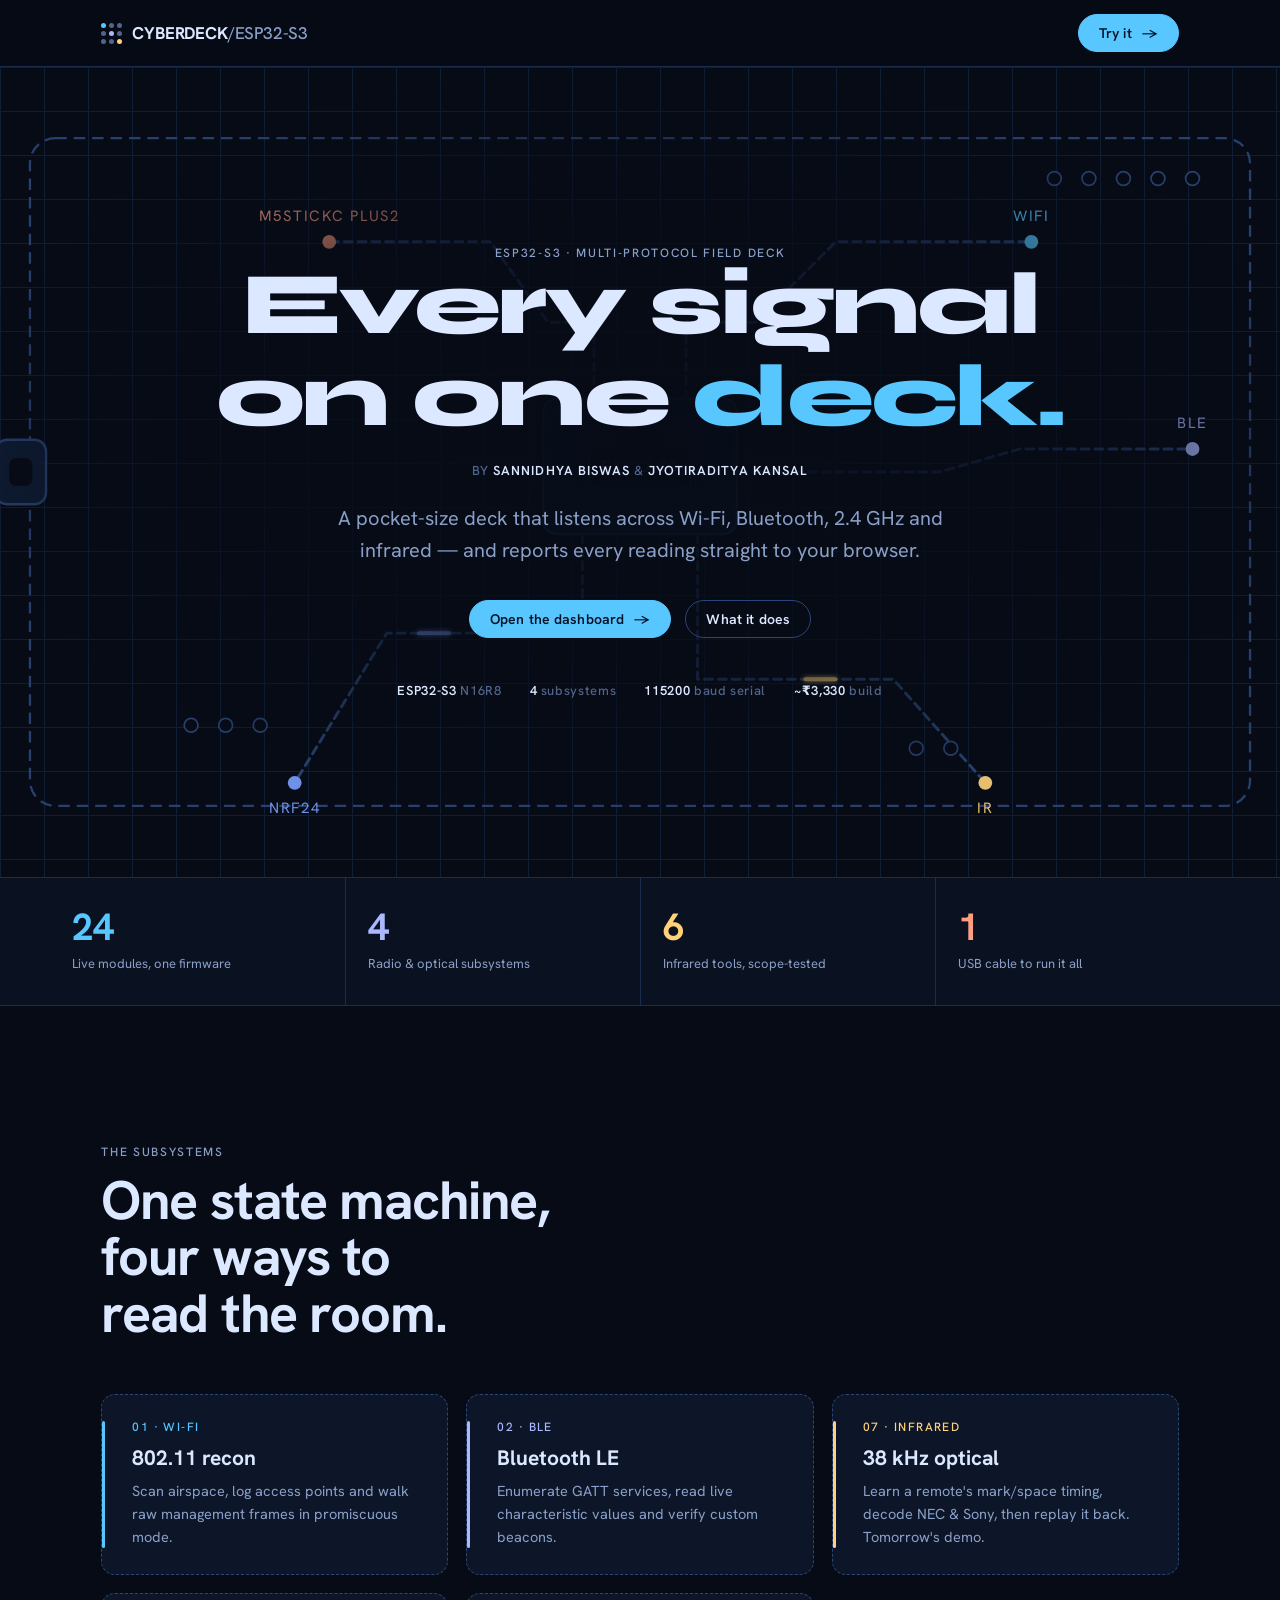
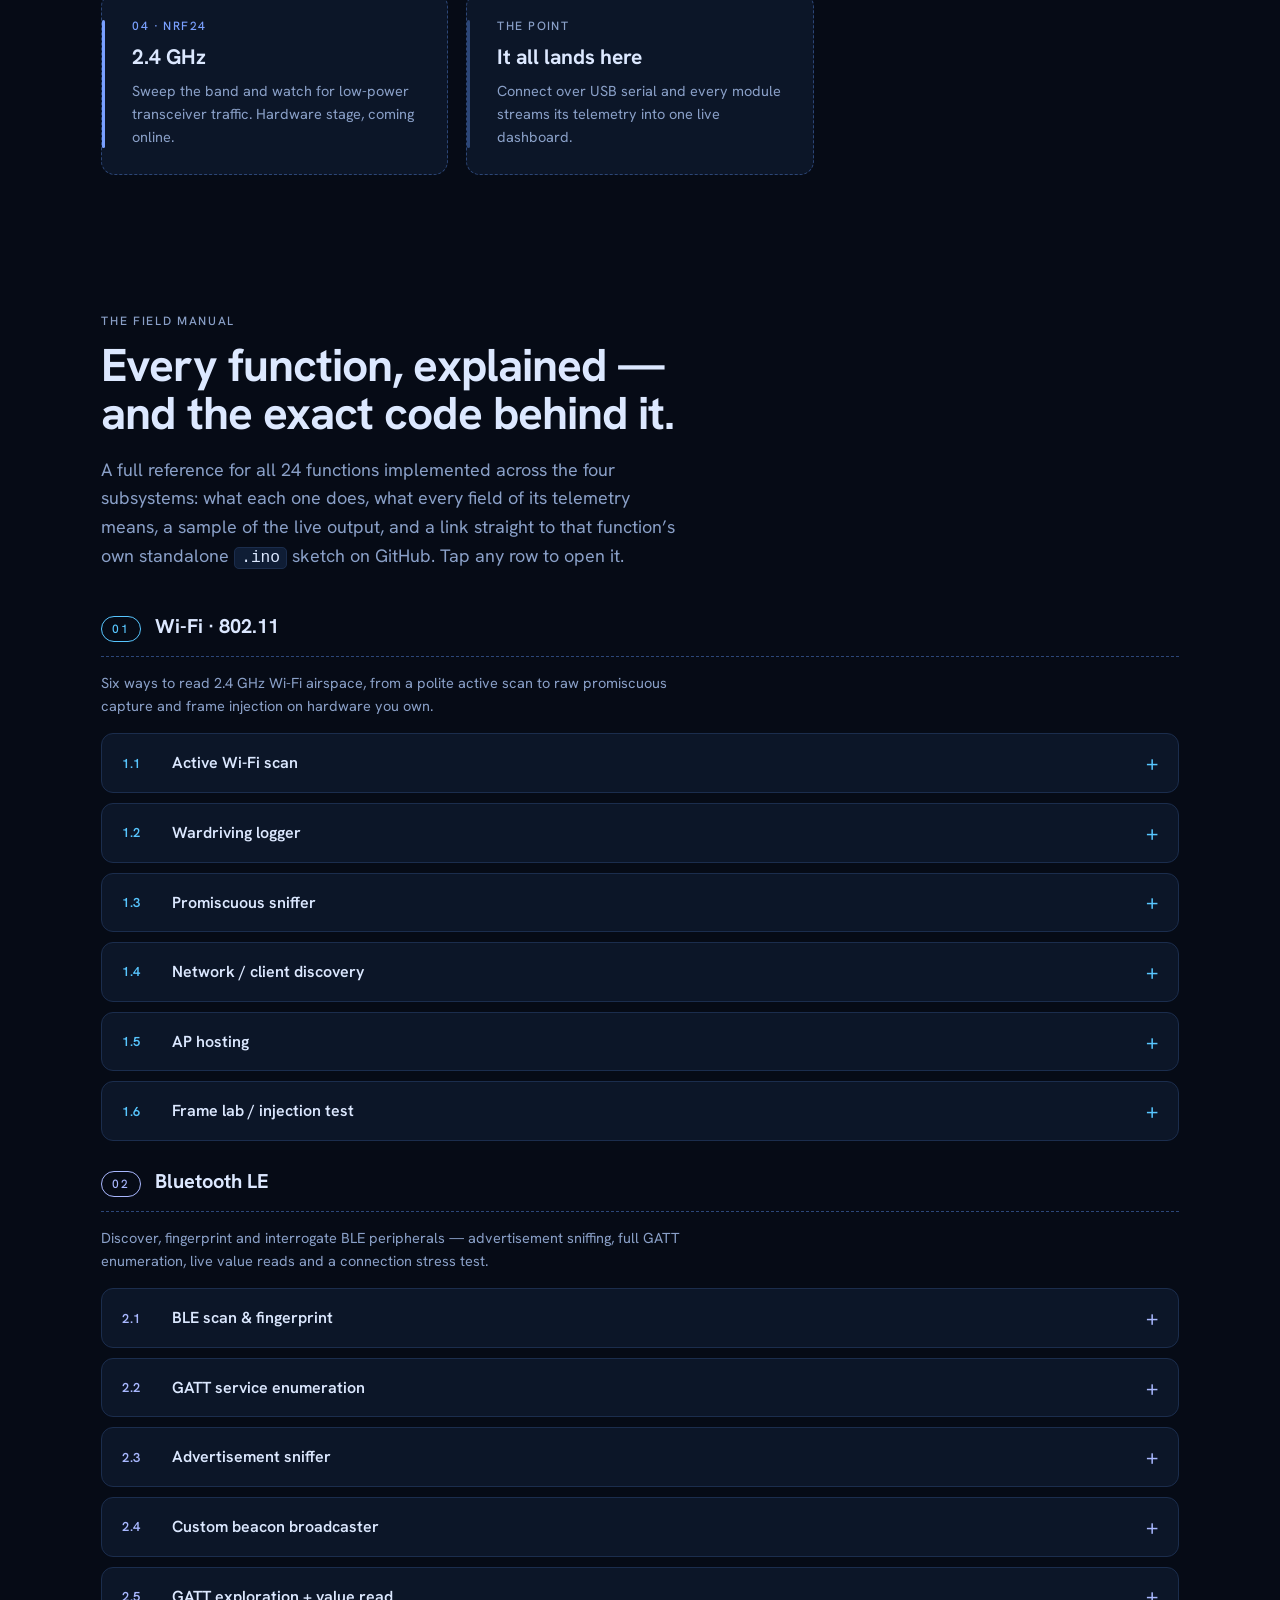
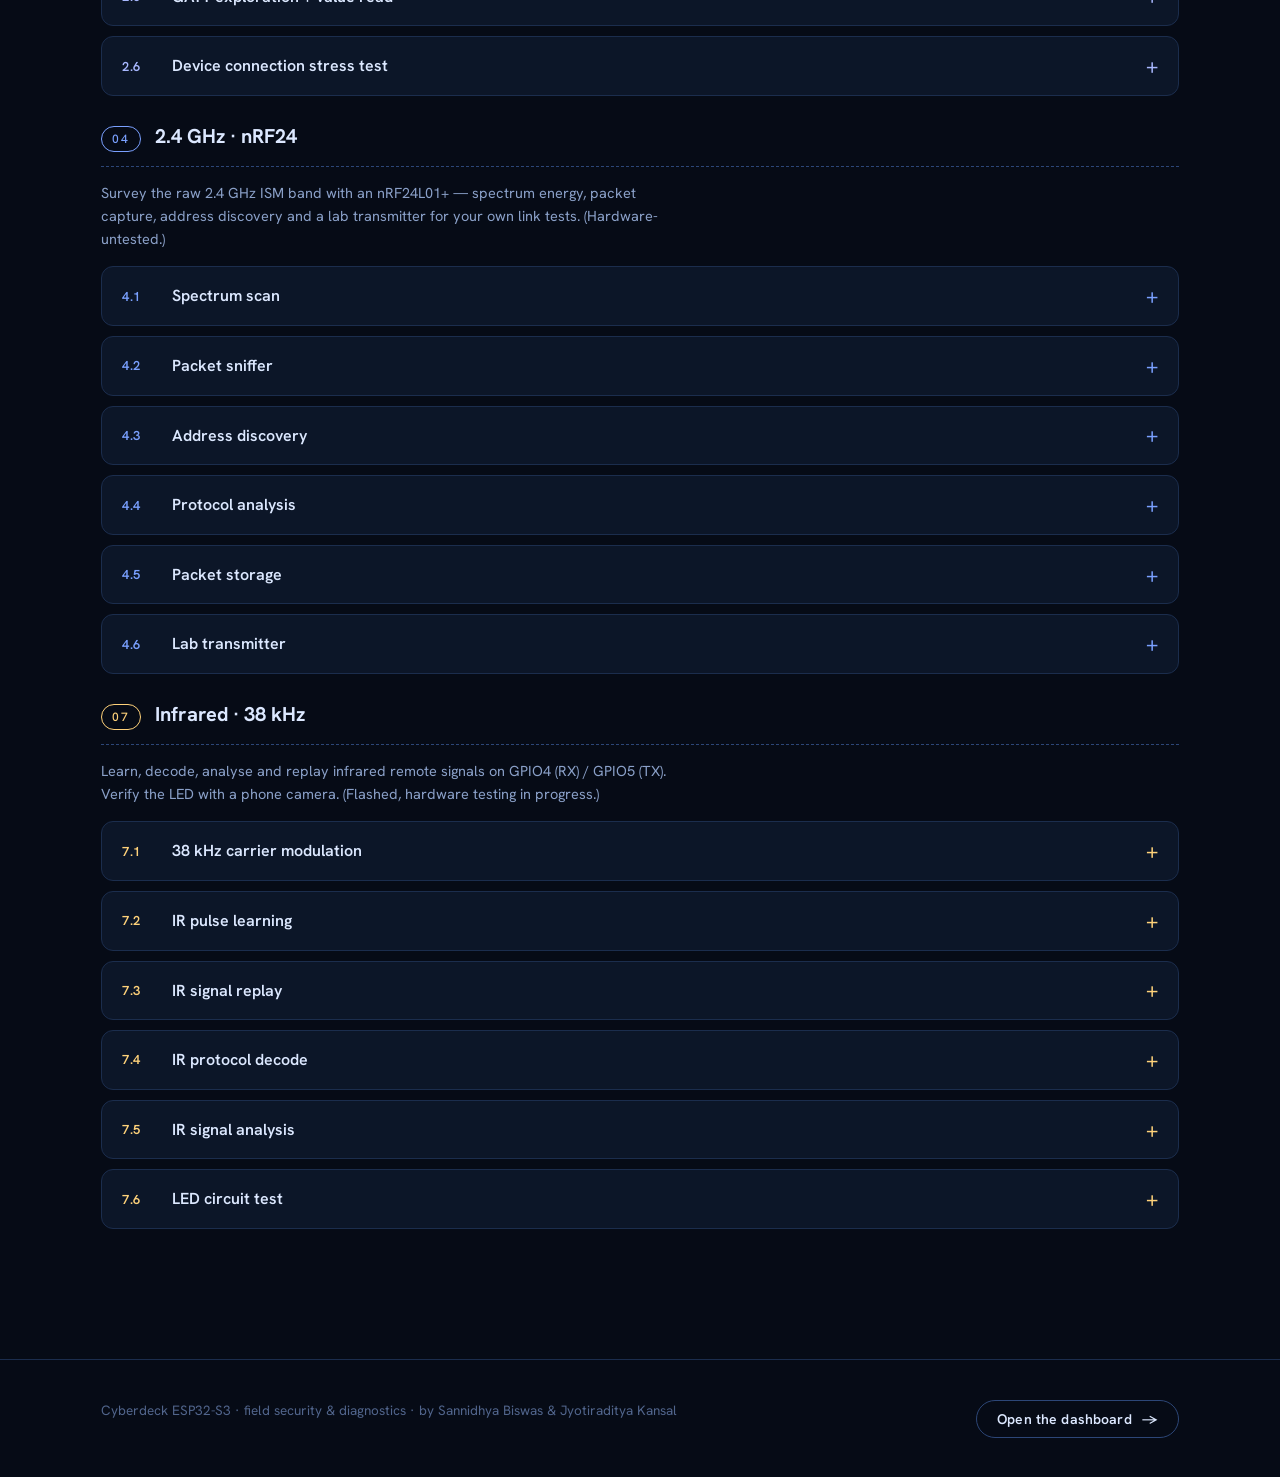
==== commit f81608d3: "Remove PN532 NFC (subsystem 5) from firmware, dashboard and docs The PN532 test board turned out fau" ====
--- a/dashboard/index.html
+++ b/dashboard/index.html
@@ -40,7 +40,6 @@
           <path class="trace-base" d="M650 380 L860 380 L930 360 L1080 360"/>
           <path class="trace-base" d="M650 410 L650 560 L820 560 L900 650"/>
           <path class="trace-base" d="M550 410 L550 520 L380 520 L300 650"/>
-          <path class="trace-base" d="M550 350 L360 350 L220 350 L130 340"/>
         </g>
 
         <!-- bright signal pulses -->
@@ -50,7 +49,6 @@
           <path id="pulse-ble"  d="M650 380 L860 380 L930 360 L1080 360" stroke-dasharray="26 2600" stroke-dashoffset="2400"/>
           <path id="pulse-ir"   d="M650 410 L650 560 L820 560 L900 650" stroke-dasharray="26 2600" stroke-dashoffset="2400"/>
           <path id="pulse-nrf"  d="M550 410 L550 520 L380 520 L300 650" stroke-dasharray="26 2600" stroke-dashoffset="2400"/>
-          <path id="pulse-nfc"  d="M550 350 L360 350 L220 350 L130 340" stroke-dasharray="26 2600" stroke-dashoffset="2400"/>
         </g>
 
         <!-- edge pads + labels -->
@@ -60,7 +58,6 @@
           <circle cx="1080" cy="360" r="6" fill="var(--ble)"/><text x="1080" y="342" fill="var(--ble)" text-anchor="middle">BLE</text>
           <circle cx="900" cy="650" r="6" fill="var(--ir)"/><text x="900" y="676" fill="var(--ir)" text-anchor="middle">IR</text>
           <circle cx="300" cy="650" r="6" fill="var(--nrf)"/><text x="300" y="676" fill="var(--nrf)" text-anchor="middle">NRF24</text>
-          <circle cx="130" cy="340" r="6" fill="var(--nfc)"/><text x="130" y="322" fill="var(--nfc)" text-anchor="middle">NFC</text>
         </g>
 
 
@@ -98,14 +95,14 @@
         <span class="word"><em>deck.</em></span>
       </h1>
       <p class="byline">by <b>Sannidhya Biswas</b> &amp; <b>Jyotiraditya Kansal</b></p>
-      <p class="lede">A pocket-size deck that listens across Wi-Fi, Bluetooth, 2.4&nbsp;GHz, NFC and infrared — and reports every reading straight to your browser.</p>
+      <p class="lede">A pocket-size deck that listens across Wi-Fi, Bluetooth, 2.4&nbsp;GHz and infrared — and reports every reading straight to your browser.</p>
       <div class="cta">
         <a class="btn btn-primary" href="app.html">Open the dashboard <span class="arrow">&rarr;</span></a>
         <a class="btn" href="#facts">What it does</a>
       </div>
       <div class="spec">
         <span><b>ESP32-S3</b> N16R8</span>
-        <span><b>5</b> subsystems</span>
+        <span><b>4</b> subsystems</span>
         <span><b>115200</b> baud serial</span>
         <span><b>~&#8377;3,330</b> build</span>
       </div>
@@ -114,7 +111,7 @@
 
   <div class="strip"><div class="wrap">
     <div class="stat"><div class="n" data-to="24">24</div><div class="l">Live modules, one firmware</div></div>
-    <div class="stat"><div class="n" data-to="5">5</div><div class="l">Radio &amp; optical subsystems</div></div>
+    <div class="stat"><div class="n" data-to="4">4</div><div class="l">Radio &amp; optical subsystems</div></div>
     <div class="stat"><div class="n" data-to="6">6</div><div class="l">Infrared tools, scope-tested</div></div>
     <div class="stat"><div class="n" data-to="1">1</div><div class="l">USB cable to run it all</div></div>
   </div></div>
@@ -122,14 +119,13 @@
   <section class="facts wrap" id="facts">
     <div class="head">
       <p class="eyebrow">The subsystems</p>
-      <h2>One state machine, five ways to read the room.</h2>
+      <h2>One state machine, four ways to read the room.</h2>
     </div>
     <div class="grid">
       <article class="card c-wifi reveal"><span class="bar-line"></span><div class="k">01 · Wi-Fi</div><h3>802.11 recon</h3><p>Scan airspace, log access points and walk raw management frames in promiscuous mode.</p></article>
       <article class="card c-ble reveal"><span class="bar-line"></span><div class="k">02 · BLE</div><h3>Bluetooth LE</h3><p>Enumerate GATT services, read live characteristic values and verify custom beacons.</p></article>
       <article class="card c-ir reveal"><span class="bar-line"></span><div class="k">07 · Infrared</div><h3>38&nbsp;kHz optical</h3><p>Learn a remote's mark/space timing, decode NEC &amp; Sony, then replay it back. Tomorrow's demo.</p></article>
       <article class="card c-nrf reveal"><span class="bar-line"></span><div class="k">04 · nRF24</div><h3>2.4&nbsp;GHz</h3><p>Sweep the band and watch for low-power transceiver traffic. Hardware stage, coming online.</p></article>
-      <article class="card c-nfc reveal"><span class="bar-line"></span><div class="k">05 · NFC</div><h3>13.56&nbsp;MHz</h3><p>Read ISO&nbsp;14443A tags and dump card memory with the PN532. Hardware stage.</p></article>
       <article class="card reveal"><span class="bar-line"></span><div class="k">The point</div><h3>It all lands here</h3><p>Connect over USB serial and every module streams its telemetry into one live dashboard.</p></article>
     </div>
   </section>
@@ -139,7 +135,7 @@
     <div class="head">
       <p class="eyebrow">The field manual</p>
       <h2>Every function, explained &mdash; and the exact code behind it.</h2>
-      <p class="guide-lede">A full reference for all 24 functions implemented across the five subsystems: what each one does, what every field of its telemetry means, a sample of the live output, and a link straight to that function&rsquo;s own standalone <code>.ino</code> sketch on GitHub. Tap any row to open it.</p>
+      <p class="guide-lede">A full reference for all 24 functions implemented across the four subsystems: what each one does, what every field of its telemetry means, a sample of the live output, and a link straight to that function&rsquo;s own standalone <code>.ino</code> sketch on GitHub. Tap any row to open it.</p>
     </div>
     <div class="guide-wrap">
       <div class="guide-group c-wifi">
@@ -554,16 +550,6 @@
             </a>
           </div>
         </details>
-        </div>
-      </div>
-      <div class="guide-group c-nfc">
-        <div class="guide-group-head">
-          <span class="gg-num">05</span>
-          <h3>NFC · PN532</h3>
-        </div>
-
-        <div class="guide-list">
-          <p class="guide-note">The PN532 NFC subsystem (5.1&ndash;5.6: ISO&nbsp;14443A detection, tag reads, memory structure, NDEF read/write, dump storage and card emulation) is mapped out but <strong>not implemented yet</strong>. It&rsquo;s next on the roadmap &mdash; this guide will fill in once the firmware and dashboard land.</p>
         </div>
       </div>
       <div class="guide-group c-ir">
--- a/dashboard/assets/css/base.css
+++ b/dashboard/assets/css/base.css
@@ -16,7 +16,6 @@
   --ble: #a9b8ff;
   --ir: #ffd27a;
   --nrf: #7aa0ff;
-  --nfc: #8ef0d0;
   --m5: #ff9e80;
   --ok: #57e389;
   --err: #ff6b6b;
--- a/dashboard/assets/css/welcome.css
+++ b/dashboard/assets/css/welcome.css
@@ -47,7 +47,7 @@
 .stat:nth-child(1) .n { color: var(--wifi); }
 .stat:nth-child(2) .n { color: var(--ble); }
 .stat:nth-child(3) .n { color: var(--ir); }
-.stat:nth-child(4) .n { color: var(--nfc); }
+.stat:nth-child(4) .n { color: var(--m5); }
 
 /* facts */
 section.facts { padding-block: clamp(70px, 12vw, 140px); }
@@ -60,7 +60,7 @@
 .card p { margin-top: 10px; color: var(--mute); font-size: 14.5px; }
 .card .bar-line { position: absolute; left: 0; top: 26px; bottom: 26px; width: 3px; border-radius: 3px; background: var(--chip, var(--line2)); }
 .c-wifi { --chip: var(--wifi); } .c-ble { --chip: var(--ble); } .c-ir { --chip: var(--ir); }
-.c-nrf { --chip: var(--nrf); } .c-nfc { --chip: var(--nfc); }
+.c-nrf { --chip: var(--nrf); }
 
 footer { border-top: 1px solid var(--line); padding-block: 40px; color: var(--faint); font-size: 13.5px; }
 footer .wrap { display: flex; justify-content: space-between; gap: 16px; flex-wrap: wrap; }
@@ -88,7 +88,7 @@
 
 .guide-group { --chip: var(--line2); }
 .c-wifi { --chip: var(--wifi); } .c-ble { --chip: var(--ble); }
-.c-nrf { --chip: var(--nrf); } .c-nfc { --chip: var(--nfc); } .c-ir { --chip: var(--ir); }
+.c-nrf { --chip: var(--nrf); } .c-ir { --chip: var(--ir); }
 .guide-group-head { display: flex; align-items: baseline; gap: 14px; padding-bottom: 14px;
   border-bottom: 1px dashed var(--line2); }
 .gg-num { font: 500 12px/1 var(--mono); letter-spacing: .14em; color: var(--chip);
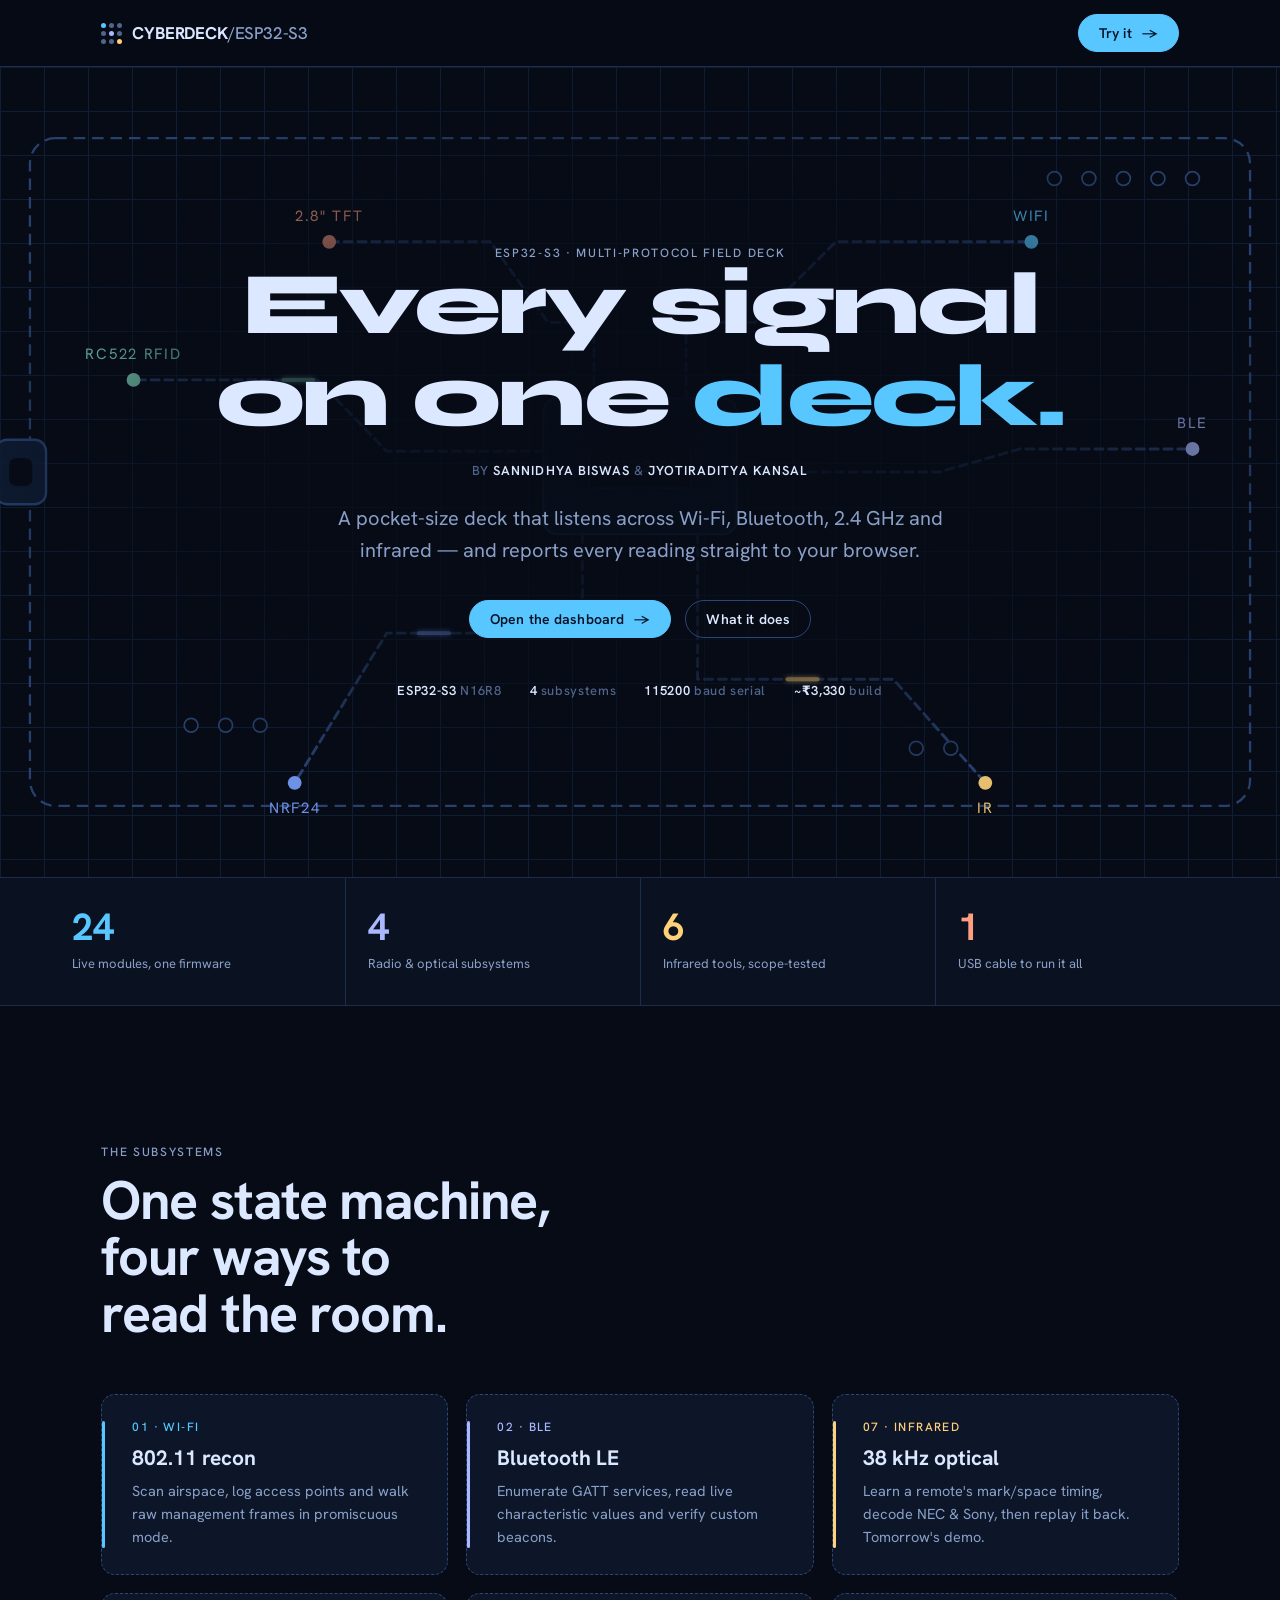
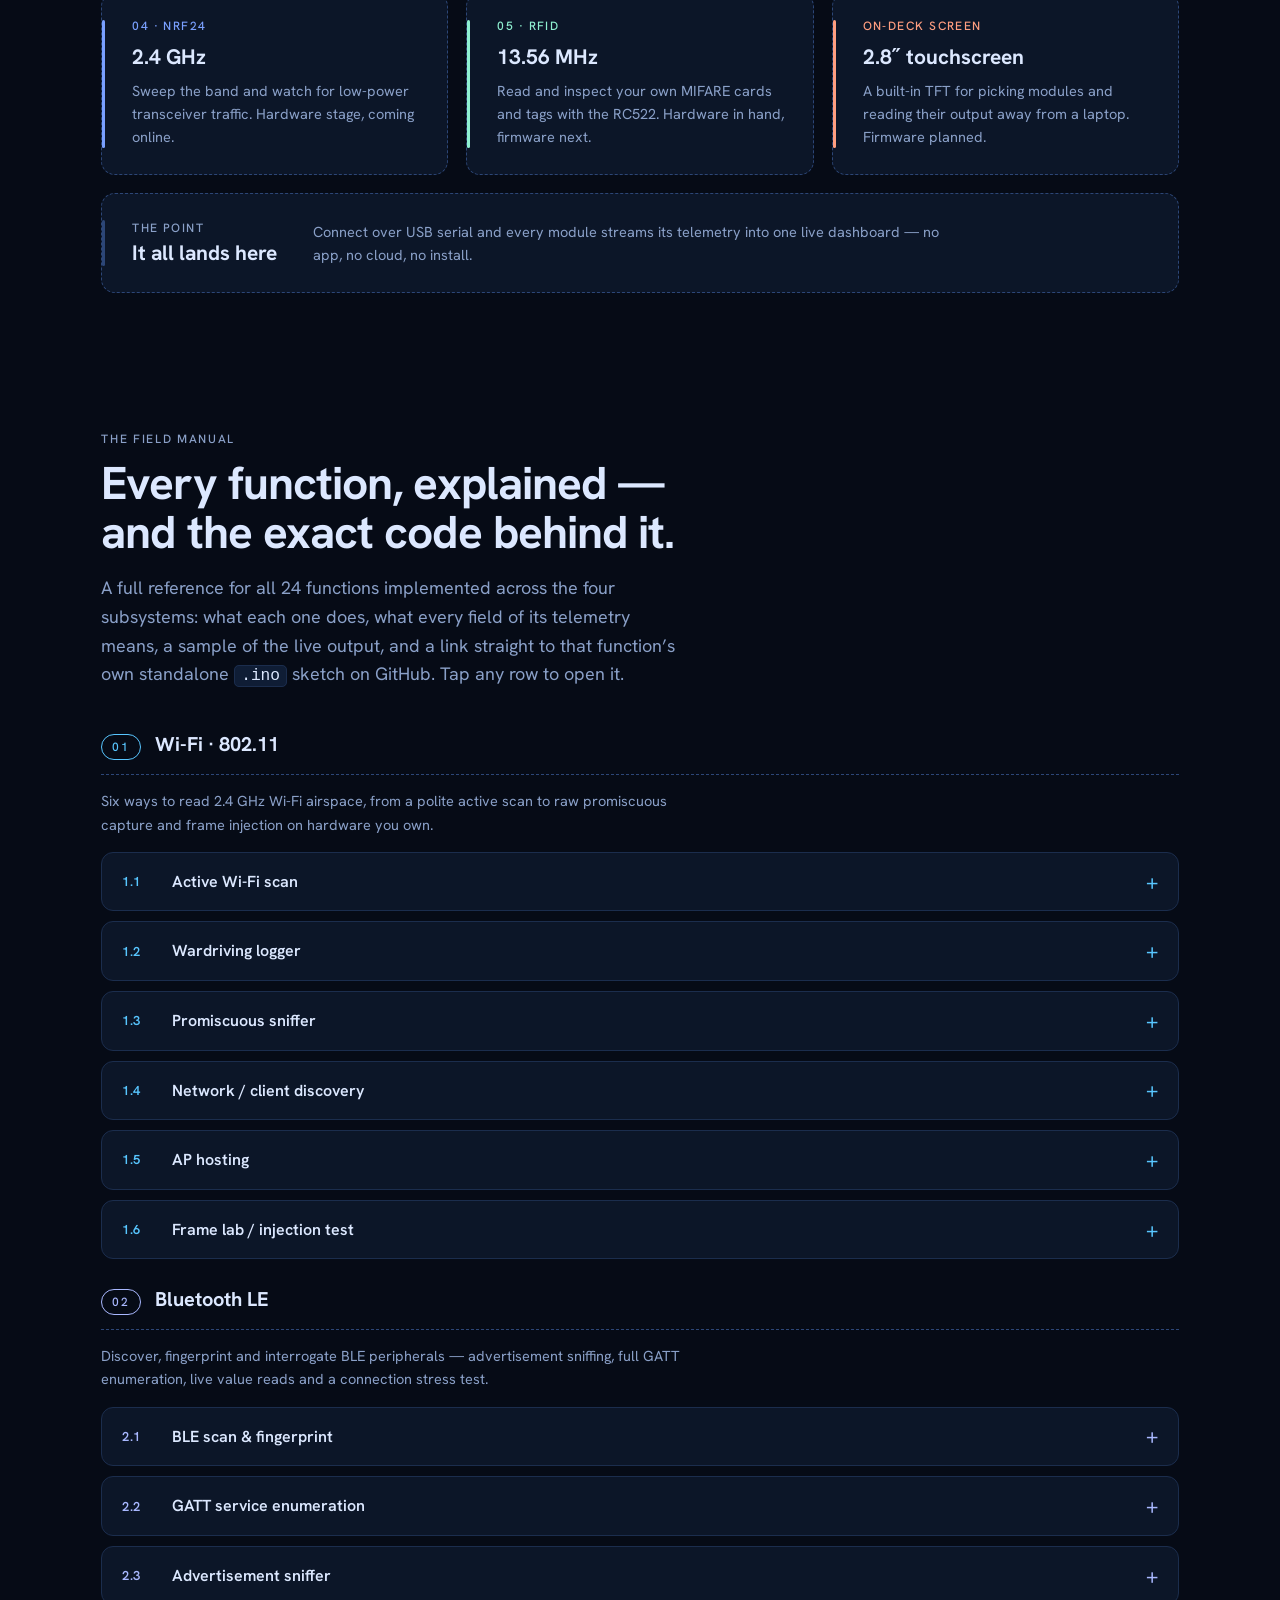
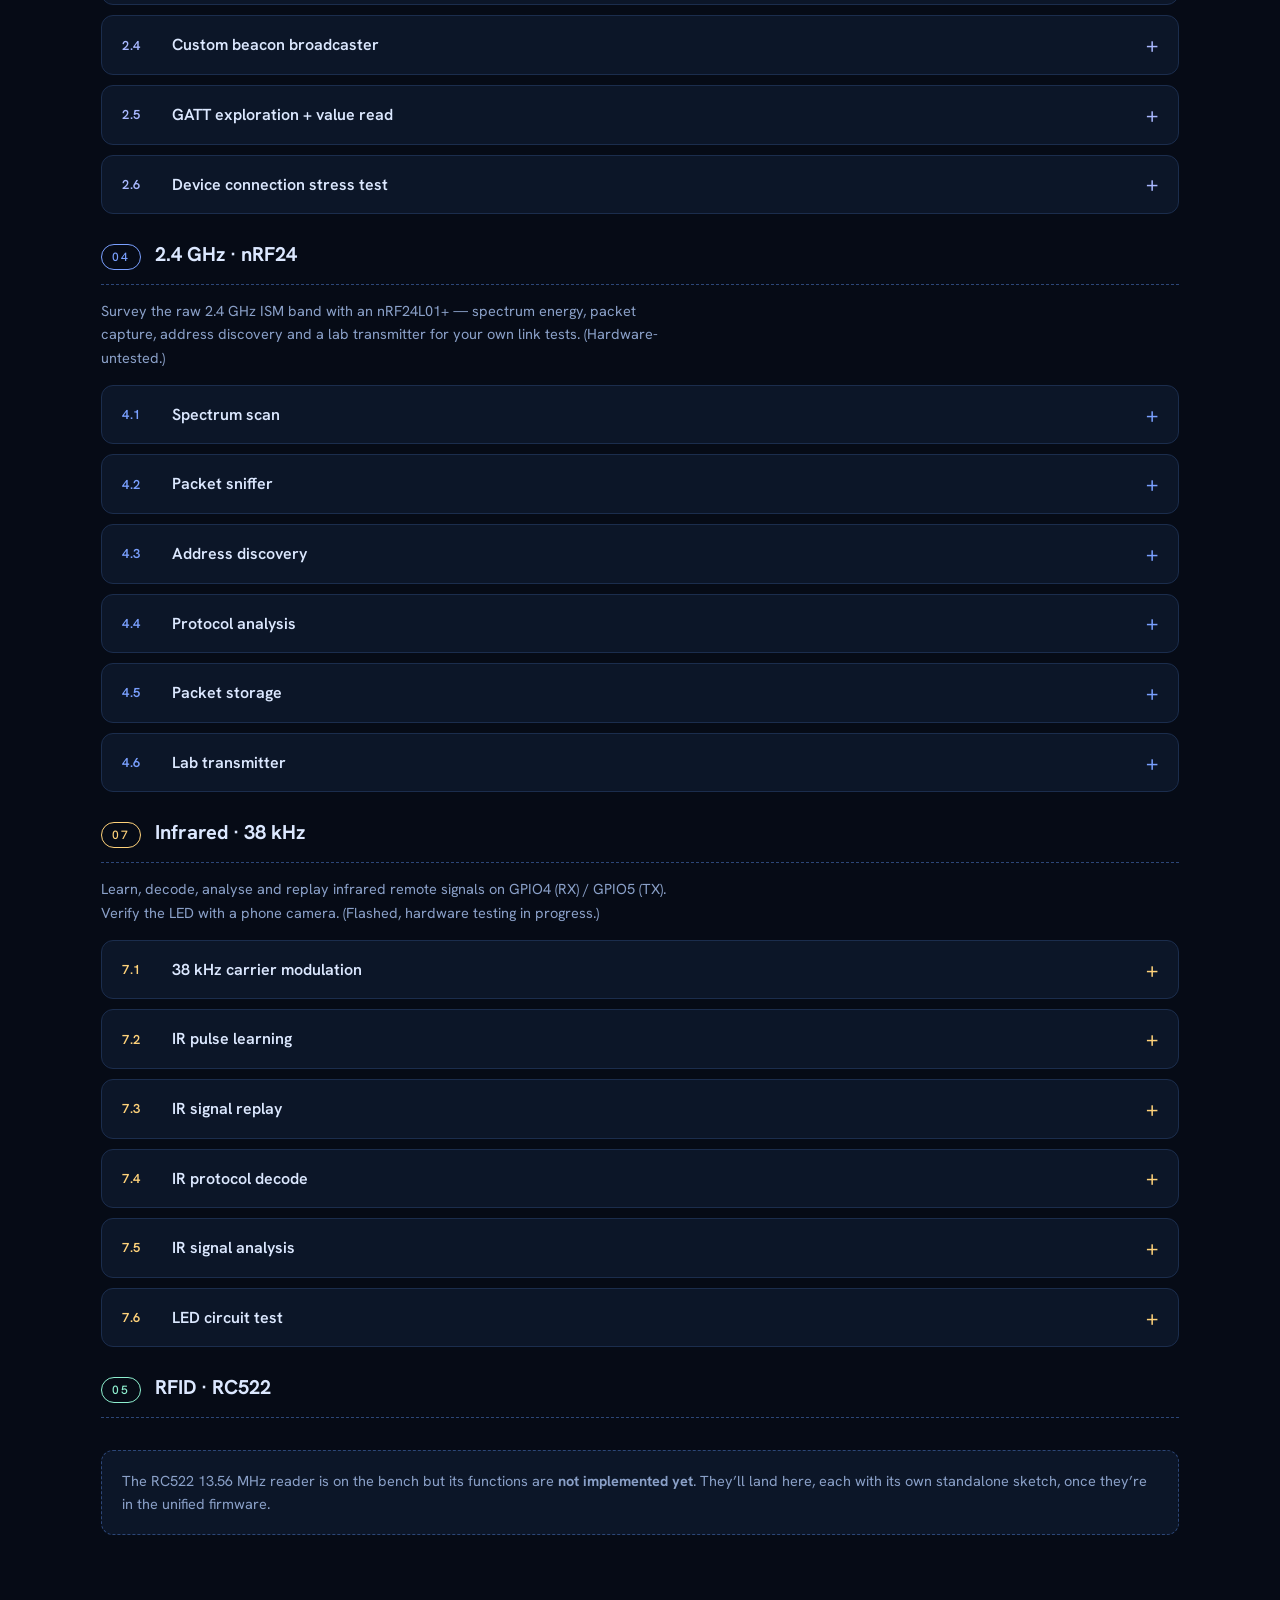
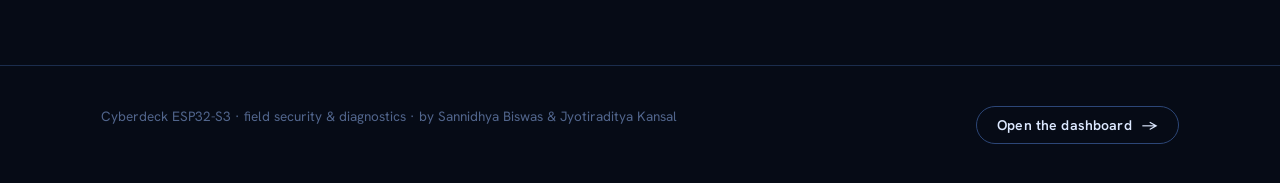
==== commit 591b6013: "Swap M5StickC Plus2 for a 2.8in TFT, add RC522 RFID to dashboard and docs Hero board and README bann" ====
--- a/dashboard/index.html
+++ b/dashboard/index.html
@@ -40,24 +40,27 @@
           <path class="trace-base" d="M650 380 L860 380 L930 360 L1080 360"/>
           <path class="trace-base" d="M650 410 L650 560 L820 560 L900 650"/>
           <path class="trace-base" d="M550 410 L550 520 L380 520 L300 650"/>
+          <path class="trace-base" d="M516 362 L380 362 L320 300 L160 300"/>
         </g>
 
         <!-- bright signal pulses -->
         <g fill="none" stroke-width="3.4" stroke-linejoin="round" stroke-linecap="round" filter="url(#glow)">
           <path id="pulse-wifi" d="M640 316 L640 250 L700 250 L770 180 L940 180" stroke-dasharray="26 2600" stroke-dashoffset="2400"/>
-          <path id="pulse-m5" d="M560 316 L560 250 L520 250 L470 180 L330 180" stroke-dasharray="26 2600" stroke-dashoffset="2400"/>
+          <path id="pulse-tft" d="M560 316 L560 250 L520 250 L470 180 L330 180" stroke-dasharray="26 2600" stroke-dashoffset="2400"/>
           <path id="pulse-ble"  d="M650 380 L860 380 L930 360 L1080 360" stroke-dasharray="26 2600" stroke-dashoffset="2400"/>
           <path id="pulse-ir"   d="M650 410 L650 560 L820 560 L900 650" stroke-dasharray="26 2600" stroke-dashoffset="2400"/>
           <path id="pulse-nrf"  d="M550 410 L550 520 L380 520 L300 650" stroke-dasharray="26 2600" stroke-dashoffset="2400"/>
+          <path id="pulse-rfid" d="M516 362 L380 362 L320 300 L160 300" stroke-dasharray="26 2600" stroke-dashoffset="2400"/>
         </g>
 
         <!-- edge pads + labels -->
         <g class="pad" font-family="var(--body)" font-size="13" letter-spacing="1.5">
           <circle cx="940" cy="180" r="6" fill="var(--wifi)"/><text x="940" y="162" fill="var(--wifi)" text-anchor="middle">WIFI</text>
-          <circle cx="330" cy="180" r="6" fill="var(--m5)"/><text x="330" y="162" fill="var(--m5)" text-anchor="middle">M5STICKC PLUS2</text>
+          <circle cx="330" cy="180" r="6" fill="var(--tft)"/><text x="330" y="162" fill="var(--tft)" text-anchor="middle">2.8" TFT</text>
           <circle cx="1080" cy="360" r="6" fill="var(--ble)"/><text x="1080" y="342" fill="var(--ble)" text-anchor="middle">BLE</text>
           <circle cx="900" cy="650" r="6" fill="var(--ir)"/><text x="900" y="676" fill="var(--ir)" text-anchor="middle">IR</text>
           <circle cx="300" cy="650" r="6" fill="var(--nrf)"/><text x="300" y="676" fill="var(--nrf)" text-anchor="middle">NRF24</text>
+          <circle cx="160" cy="300" r="6" fill="var(--rfid)"/><text x="160" y="282" fill="var(--rfid)" text-anchor="middle">RC522 RFID</text>
         </g>
 
 
@@ -126,7 +129,12 @@
       <article class="card c-ble reveal"><span class="bar-line"></span><div class="k">02 · BLE</div><h3>Bluetooth LE</h3><p>Enumerate GATT services, read live characteristic values and verify custom beacons.</p></article>
       <article class="card c-ir reveal"><span class="bar-line"></span><div class="k">07 · Infrared</div><h3>38&nbsp;kHz optical</h3><p>Learn a remote's mark/space timing, decode NEC &amp; Sony, then replay it back. Tomorrow's demo.</p></article>
       <article class="card c-nrf reveal"><span class="bar-line"></span><div class="k">04 · nRF24</div><h3>2.4&nbsp;GHz</h3><p>Sweep the band and watch for low-power transceiver traffic. Hardware stage, coming online.</p></article>
-      <article class="card reveal"><span class="bar-line"></span><div class="k">The point</div><h3>It all lands here</h3><p>Connect over USB serial and every module streams its telemetry into one live dashboard.</p></article>
+      <article class="card c-rfid reveal"><span class="bar-line"></span><div class="k">05 · RFID</div><h3>13.56&nbsp;MHz</h3><p>Read and inspect your own MIFARE cards and tags with the RC522. Hardware in hand, firmware next.</p></article>
+      <article class="card c-tft reveal"><span class="bar-line"></span><div class="k">On-deck screen</div><h3>2.8&Prime; touchscreen</h3><p>A built-in TFT for picking modules and reading their output away from a laptop. Firmware planned.</p></article>
+      <article class="card card-wide reveal"><span class="bar-line"></span>
+        <div class="cw-head"><div class="k">The point</div><h3>It all lands here</h3></div>
+        <p>Connect over USB serial and every module streams its telemetry into one live dashboard — no app, no cloud, no install.</p>
+      </article>
     </div>
   </section>
 
@@ -691,6 +699,16 @@
         </details>
         </div>
       </div>
+
+      <div class="guide-group c-rfid">
+        <div class="guide-group-head">
+          <span class="gg-num">05</span>
+          <h3>RFID · RC522</h3>
+        </div>
+        <div class="guide-list">
+          <p class="guide-note">The RC522 13.56&nbsp;MHz reader is on the bench but its functions are <strong>not implemented yet</strong>. They&rsquo;ll land here, each with its own standalone sketch, once they&rsquo;re in the unified firmware.</p>
+        </div>
+      </div>
     </div>
   </section>
 
--- a/dashboard/assets/css/base.css
+++ b/dashboard/assets/css/base.css
@@ -16,7 +16,8 @@
   --ble: #a9b8ff;
   --ir: #ffd27a;
   --nrf: #7aa0ff;
-  --m5: #ff9e80;
+  --tft: #ff9e80;
+  --rfid: #8ef0d0;
   --ok: #57e389;
   --err: #ff6b6b;
 
--- a/dashboard/assets/css/welcome.css
+++ b/dashboard/assets/css/welcome.css
@@ -47,7 +47,7 @@
 .stat:nth-child(1) .n { color: var(--wifi); }
 .stat:nth-child(2) .n { color: var(--ble); }
 .stat:nth-child(3) .n { color: var(--ir); }
-.stat:nth-child(4) .n { color: var(--m5); }
+.stat:nth-child(4) .n { color: var(--tft); }
 
 /* facts */
 section.facts { padding-block: clamp(70px, 12vw, 140px); }
@@ -59,8 +59,12 @@
 .card h3 { font-size: 21px; margin-top: 14px; font-weight: 700; }
 .card p { margin-top: 10px; color: var(--mute); font-size: 14.5px; }
 .card .bar-line { position: absolute; left: 0; top: 26px; bottom: 26px; width: 3px; border-radius: 3px; background: var(--chip, var(--line2)); }
+.card.card-wide { grid-column: 1 / -1; display: flex; align-items: center; gap: 36px; flex-wrap: wrap; }
+.card-wide .cw-head { flex: 0 0 auto; }
+.card-wide h3 { margin-top: 8px; }
+.card-wide p { margin-top: 0; flex: 1 1 340px; max-width: 640px; }
 .c-wifi { --chip: var(--wifi); } .c-ble { --chip: var(--ble); } .c-ir { --chip: var(--ir); }
-.c-nrf { --chip: var(--nrf); }
+.c-nrf { --chip: var(--nrf); } .c-rfid { --chip: var(--rfid); } .c-tft { --chip: var(--tft); }
 
 footer { border-top: 1px solid var(--line); padding-block: 40px; color: var(--faint); font-size: 13.5px; }
 footer .wrap { display: flex; justify-content: space-between; gap: 16px; flex-wrap: wrap; }
@@ -88,7 +92,7 @@
 
 .guide-group { --chip: var(--line2); }
 .c-wifi { --chip: var(--wifi); } .c-ble { --chip: var(--ble); }
-.c-nrf { --chip: var(--nrf); } .c-ir { --chip: var(--ir); }
+.c-nrf { --chip: var(--nrf); } .c-ir { --chip: var(--ir); } .c-rfid { --chip: var(--rfid); }
 .guide-group-head { display: flex; align-items: baseline; gap: 14px; padding-bottom: 14px;
   border-bottom: 1px dashed var(--line2); }
 .gg-num { font: 500 12px/1 var(--mono); letter-spacing: .14em; color: var(--chip);
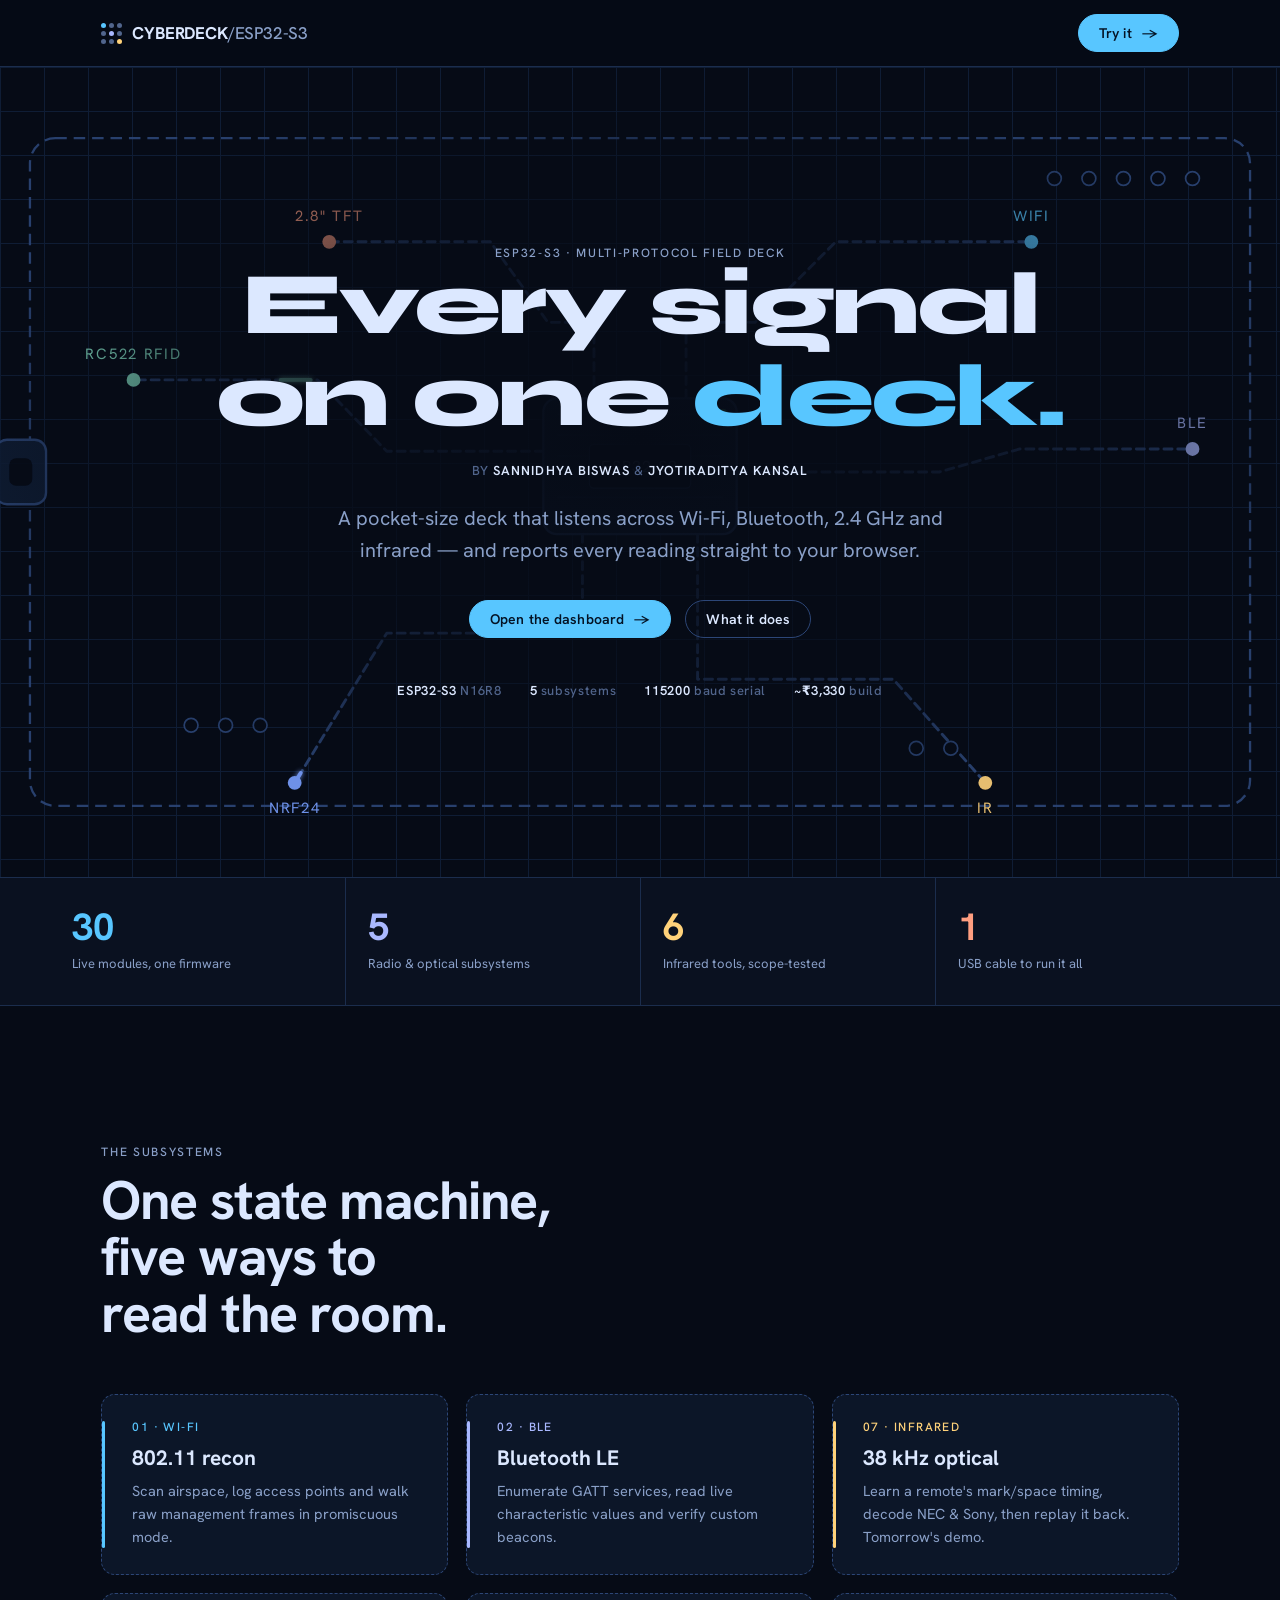
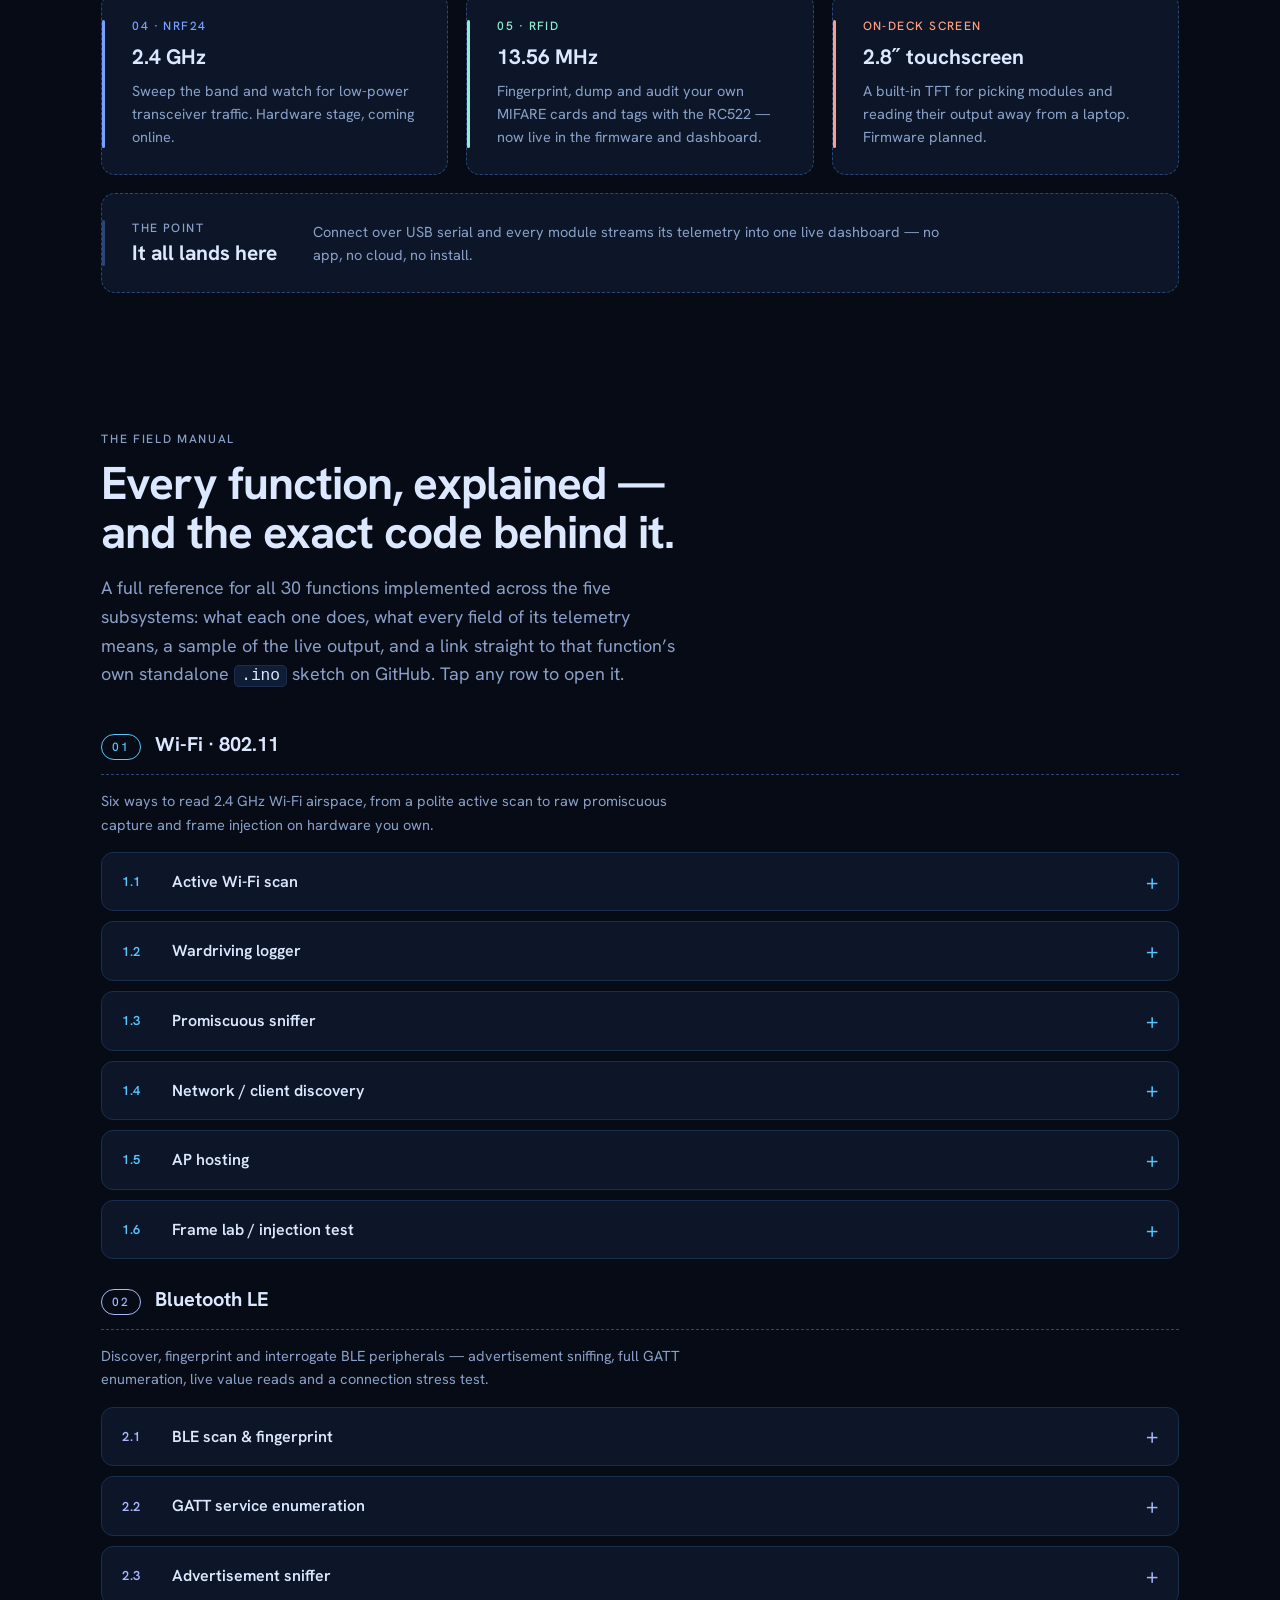
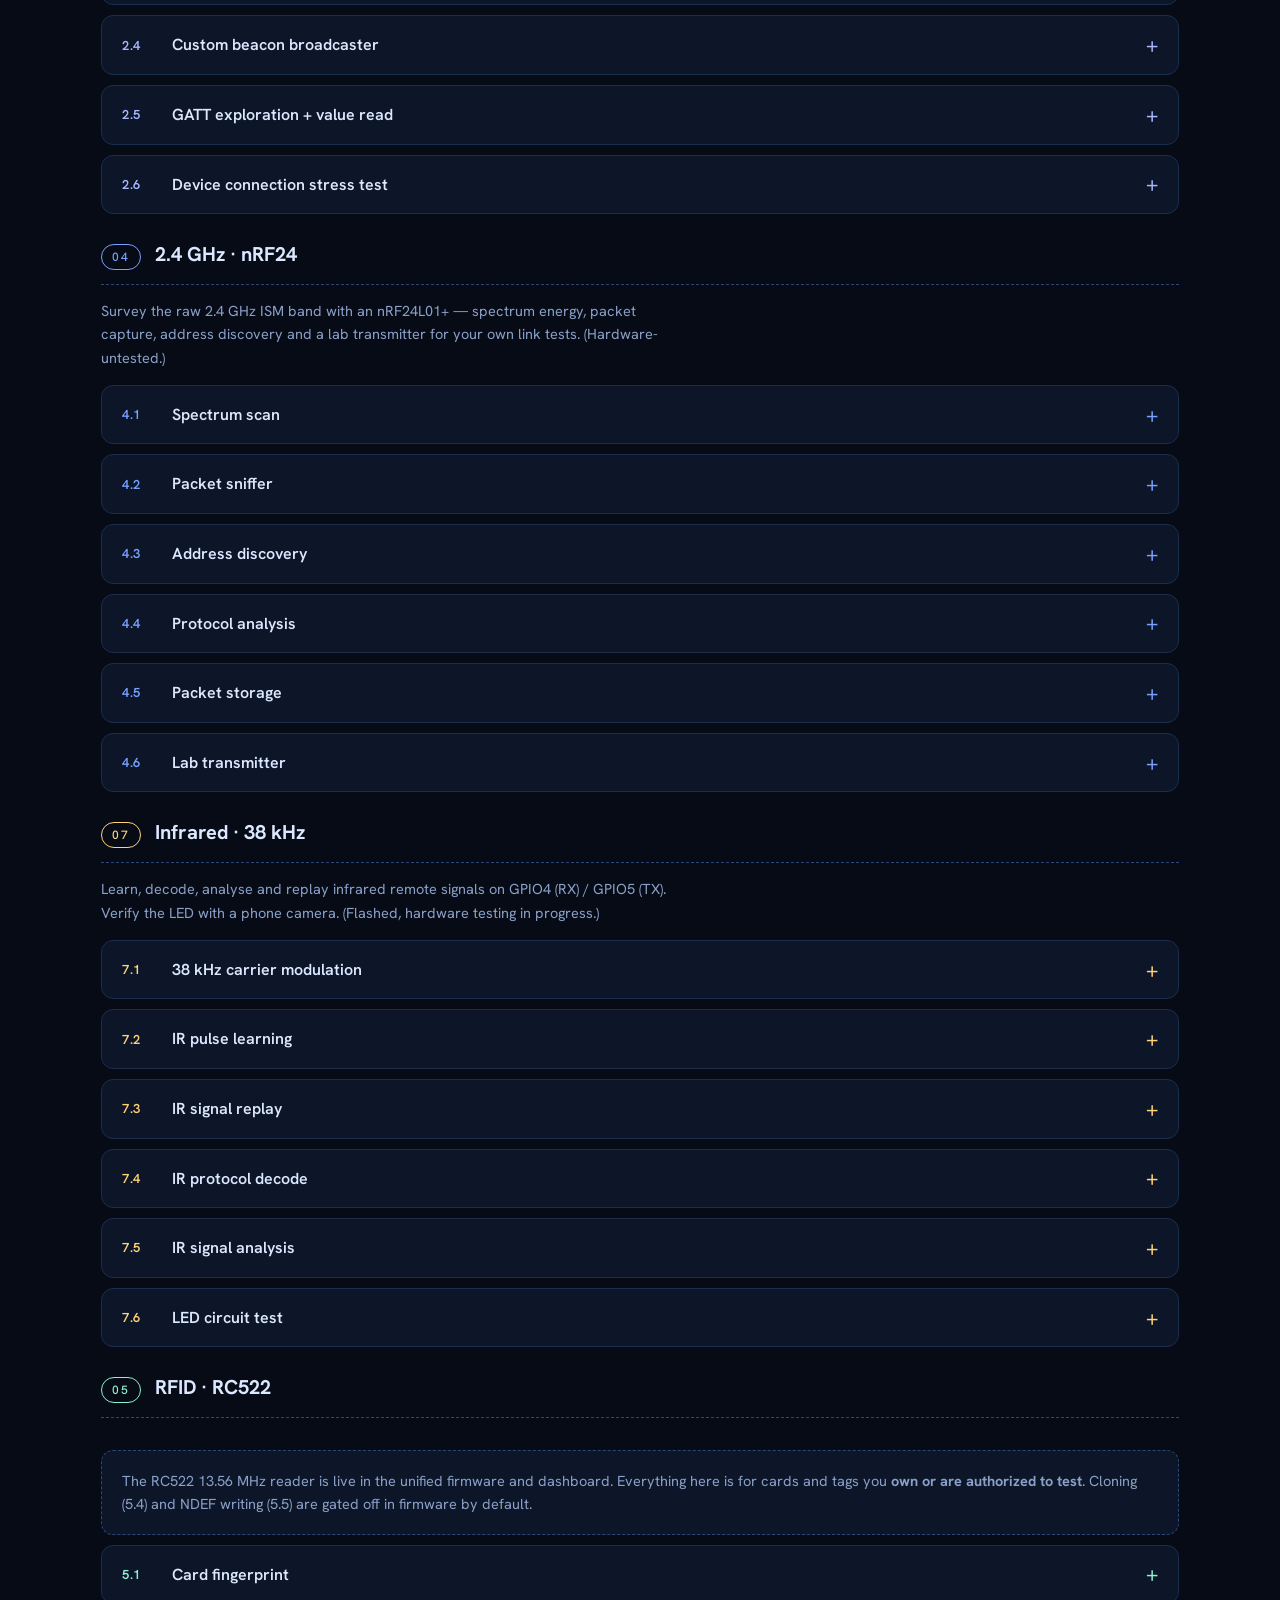
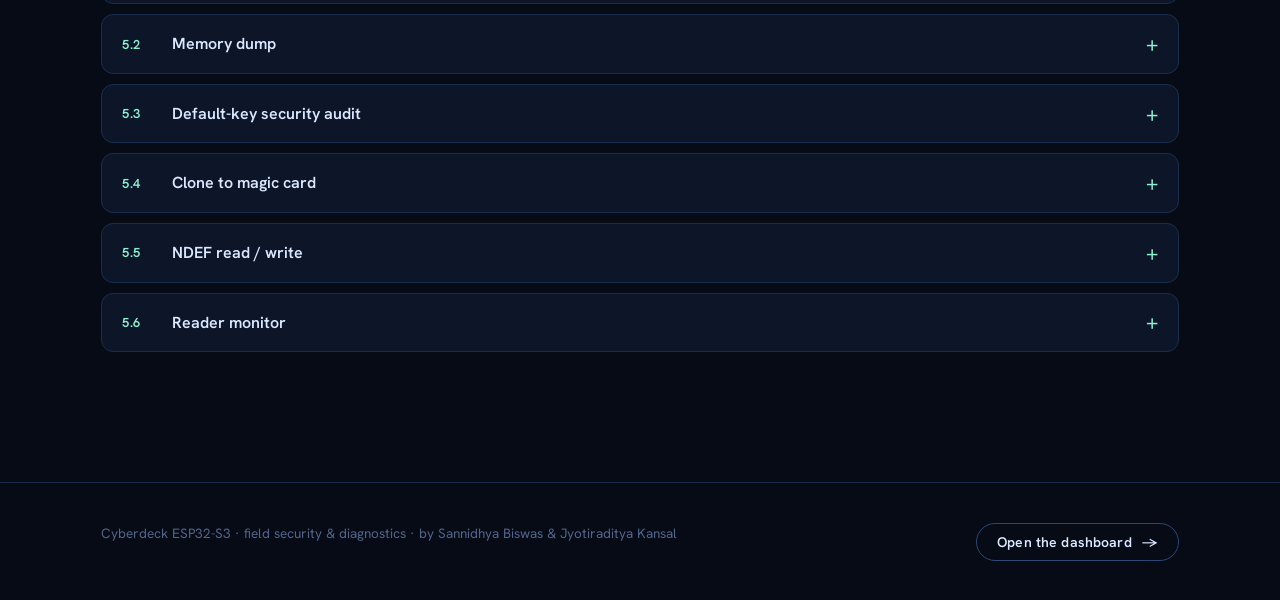
==== commit 229c8e66: "feat: integrate RC522 RFID (5.1-5.6) into unified firmware + dashboard Port all six RC522 RFID modul" ====
--- a/dashboard/index.html
+++ b/dashboard/index.html
@@ -105,7 +105,7 @@
       </div>
       <div class="spec">
         <span><b>ESP32-S3</b> N16R8</span>
-        <span><b>4</b> subsystems</span>
+        <span><b>5</b> subsystems</span>
         <span><b>115200</b> baud serial</span>
         <span><b>~&#8377;3,330</b> build</span>
       </div>
@@ -113,8 +113,8 @@
   </header>
 
   <div class="strip"><div class="wrap">
-    <div class="stat"><div class="n" data-to="24">24</div><div class="l">Live modules, one firmware</div></div>
-    <div class="stat"><div class="n" data-to="4">4</div><div class="l">Radio &amp; optical subsystems</div></div>
+    <div class="stat"><div class="n" data-to="30">30</div><div class="l">Live modules, one firmware</div></div>
+    <div class="stat"><div class="n" data-to="5">5</div><div class="l">Radio &amp; optical subsystems</div></div>
     <div class="stat"><div class="n" data-to="6">6</div><div class="l">Infrared tools, scope-tested</div></div>
     <div class="stat"><div class="n" data-to="1">1</div><div class="l">USB cable to run it all</div></div>
   </div></div>
@@ -122,14 +122,14 @@
   <section class="facts wrap" id="facts">
     <div class="head">
       <p class="eyebrow">The subsystems</p>
-      <h2>One state machine, four ways to read the room.</h2>
+      <h2>One state machine, five ways to read the room.</h2>
     </div>
     <div class="grid">
       <article class="card c-wifi reveal"><span class="bar-line"></span><div class="k">01 · Wi-Fi</div><h3>802.11 recon</h3><p>Scan airspace, log access points and walk raw management frames in promiscuous mode.</p></article>
       <article class="card c-ble reveal"><span class="bar-line"></span><div class="k">02 · BLE</div><h3>Bluetooth LE</h3><p>Enumerate GATT services, read live characteristic values and verify custom beacons.</p></article>
       <article class="card c-ir reveal"><span class="bar-line"></span><div class="k">07 · Infrared</div><h3>38&nbsp;kHz optical</h3><p>Learn a remote's mark/space timing, decode NEC &amp; Sony, then replay it back. Tomorrow's demo.</p></article>
       <article class="card c-nrf reveal"><span class="bar-line"></span><div class="k">04 · nRF24</div><h3>2.4&nbsp;GHz</h3><p>Sweep the band and watch for low-power transceiver traffic. Hardware stage, coming online.</p></article>
-      <article class="card c-rfid reveal"><span class="bar-line"></span><div class="k">05 · RFID</div><h3>13.56&nbsp;MHz</h3><p>Read and inspect your own MIFARE cards and tags with the RC522. Hardware in hand, firmware next.</p></article>
+      <article class="card c-rfid reveal"><span class="bar-line"></span><div class="k">05 · RFID</div><h3>13.56&nbsp;MHz</h3><p>Fingerprint, dump and audit your own MIFARE cards and tags with the RC522 — now live in the firmware and dashboard.</p></article>
       <article class="card c-tft reveal"><span class="bar-line"></span><div class="k">On-deck screen</div><h3>2.8&Prime; touchscreen</h3><p>A built-in TFT for picking modules and reading their output away from a laptop. Firmware planned.</p></article>
       <article class="card card-wide reveal"><span class="bar-line"></span>
         <div class="cw-head"><div class="k">The point</div><h3>It all lands here</h3></div>
@@ -143,7 +143,7 @@
     <div class="head">
       <p class="eyebrow">The field manual</p>
       <h2>Every function, explained &mdash; and the exact code behind it.</h2>
-      <p class="guide-lede">A full reference for all 24 functions implemented across the four subsystems: what each one does, what every field of its telemetry means, a sample of the live output, and a link straight to that function&rsquo;s own standalone <code>.ino</code> sketch on GitHub. Tap any row to open it.</p>
+      <p class="guide-lede">A full reference for all 30 functions implemented across the five subsystems: what each one does, what every field of its telemetry means, a sample of the live output, and a link straight to that function&rsquo;s own standalone <code>.ino</code> sketch on GitHub. Tap any row to open it.</p>
     </div>
     <div class="guide-wrap">
       <div class="guide-group c-wifi">
@@ -706,7 +706,147 @@
           <h3>RFID · RC522</h3>
         </div>
         <div class="guide-list">
-          <p class="guide-note">The RC522 13.56&nbsp;MHz reader is on the bench but its functions are <strong>not implemented yet</strong>. They&rsquo;ll land here, each with its own standalone sketch, once they&rsquo;re in the unified firmware.</p>
+          <p class="guide-note">The RC522 13.56&nbsp;MHz reader is live in the unified firmware and dashboard. Everything here is for cards and tags you <strong>own or are authorized to test</strong>. Cloning (5.4) and NDEF writing (5.5) are gated off in firmware by default.</p>
+        <details class="guide-item">
+          <summary>
+            <span class="gi-id">5.1</span>
+            <span class="gi-name">Card fingerprint</span>
+            <span class="gi-caret" aria-hidden="true">+</span>
+          </summary>
+          <div class="gi-body">
+            <p class="gi-what">Detects any ISO-14443A card in the field and reports its UID, ATQA and SAK plus a derived human-readable card type. This is the foundation every other RFID module builds on, and it doubles as the &ldquo;is the RC522 wired up?&rdquo; check &mdash; if the reader never answers it emits <code>rc522_not_found</code>. A card&rsquo;s UID is broadcast in the clear to anything that energises the field, which is exactly why UID-only access control is weak.</p>
+            <p class="gi-sub">What the output means</p>
+            <dl class="gi-fields">
+              <div class="fld"><dt>uid</dt><dd>The card&rsquo;s unique identifier as hex (e.g. <code>DEADBEEF</code>).</dd></div>
+              <div class="fld"><dt>uid_len</dt><dd>UID length in bytes &mdash; 4, 7 or 10.</dd></div>
+              <div class="fld"><dt>atqa</dt><dd>Answer-to-request, the 2-byte type hint returned when the card wakes.</dd></div>
+              <div class="fld"><dt>sak</dt><dd>Select acknowledge byte &mdash; the RC522 maps it to the card family.</dd></div>
+              <div class="fld"><dt>type</dt><dd>Derived card type (e.g. <code>MIFARE 1KB</code>, <code>MIFARE Ultralight</code>, <code>MIFARE DESFire</code>).</dd></div>
+            </dl>
+            <p class="gi-sub">Example telemetry</p>
+            <pre class="gi-ex"><code>{&quot;module&quot;:&quot;5.1&quot;,&quot;status&quot;:&quot;ok&quot;,&quot;data&quot;:{&quot;uid&quot;:&quot;DEADBEEF&quot;,&quot;uid_len&quot;:4,&quot;atqa&quot;:&quot;0004&quot;,&quot;sak&quot;:&quot;08&quot;,&quot;type&quot;:&quot;MIFARE 1KB&quot;}}</code></pre>
+            <a class="gi-src" href="https://github.com/RRonium/cyberdeck-esp32s3/blob/main/firmware/05_rfid_rc522/5.1_card_fingerprint/card_fingerprint/card_fingerprint.ino" target="_blank" rel="noopener">
+              View this module&rsquo;s <code>.ino</code> source <span class="arrow">&rarr;</span>
+            </a>
+          </div>
+        </details>
+        <details class="guide-item">
+          <summary>
+            <span class="gi-id">5.2</span>
+            <span class="gi-name">Memory dump</span>
+            <span class="gi-caret" aria-hidden="true">+</span>
+          </summary>
+          <div class="gi-body">
+            <p class="gi-what">Reads out the actual contents of a presented card. For a MIFARE Classic it authenticates each sector with the factory default key (<code>FFFFFFFFFFFF</code>) and dumps every readable block as hex; for Ultralight / NTAG it reads the pages directly. This module only <strong>reads</strong> &mdash; it never writes. Blocks that refuse the default key show up as locked, a hint that something there is actually protected.</p>
+            <p class="gi-sub">What the output means</p>
+            <dl class="gi-fields">
+              <div class="fld"><dt>sector</dt><dd>Which sector the block belongs to.</dd></div>
+              <div class="fld"><dt>block</dt><dd>The absolute block number being reported.</dd></div>
+              <div class="fld"><dt>data</dt><dd>The 16 bytes of that block as hex (present only when auth succeeded).</dd></div>
+              <div class="fld"><dt>key_used</dt><dd>The key that opened the sector &mdash; here the default <code>FFFFFFFFFFFF</code>.</dd></div>
+              <div class="fld"><dt>auth</dt><dd><code>ok</code> if the sector opened, <code>fail</code> if the default key was rejected (block shown as locked).</dd></div>
+              <div class="fld"><dt>blocks_read / blocks_locked / done</dt><dd>The closing summary row: how many blocks were read, how many were locked, and that the dump finished.</dd></div>
+            </dl>
+            <p class="gi-sub">Example telemetry</p>
+            <pre class="gi-ex"><code>{&quot;module&quot;:&quot;5.2&quot;,&quot;status&quot;:&quot;ok&quot;,&quot;data&quot;:{&quot;sector&quot;:1,&quot;block&quot;:4,&quot;data&quot;:&quot;00112233445566778899AABBCCDDEEFF&quot;,&quot;key_used&quot;:&quot;FFFFFFFFFFFF&quot;,&quot;auth&quot;:&quot;ok&quot;}}</code></pre>
+            <a class="gi-src" href="https://github.com/RRonium/cyberdeck-esp32s3/blob/main/firmware/05_rfid_rc522/5.2_memory_dump/memory_dump/memory_dump.ino" target="_blank" rel="noopener">
+              View this module&rsquo;s <code>.ino</code> source <span class="arrow">&rarr;</span>
+            </a>
+          </div>
+        </details>
+        <details class="guide-item">
+          <summary>
+            <span class="gi-id">5.3</span>
+            <span class="gi-name">Default-key security audit</span>
+            <span class="gi-caret" aria-hidden="true">+</span>
+          </summary>
+          <div class="gi-body">
+            <p class="gi-what">Runs a presented MIFARE Classic card against a dictionary of common / factory / transport keys and reports, per sector, whether it fell to a default key or held &mdash; then grades the whole card A&ndash;F. It answers &ldquo;would this badge survive a 10-second attack?&rdquo;. It is pure read / auth: nothing is written and no data is dumped, only which key opened each sector. Sectors that resist the whole dictionary are reported <code>protected</code>.</p>
+            <p class="gi-sub">What the output means</p>
+            <dl class="gi-fields">
+              <div class="fld"><dt>sector</dt><dd>The sector being tested.</dd></div>
+              <div class="fld"><dt>result</dt><dd><code>default_key</code> if a dictionary key opened it, <code>protected</code> if the whole dictionary failed.</dd></div>
+              <div class="fld"><dt>key_found</dt><dd>The dictionary key that worked (only on a weak sector).</dd></div>
+              <div class="fld"><dt>weak_sectors / total_sectors</dt><dd>The summary: how many sectors fell out of how many.</dd></div>
+              <div class="fld"><dt>grade</dt><dd>Overall A&ndash;F security grade for the card &mdash; A is clean, F is every sector weak.</dd></div>
+            </dl>
+            <p class="gi-sub">Example telemetry</p>
+            <pre class="gi-ex"><code>{&quot;module&quot;:&quot;5.3&quot;,&quot;status&quot;:&quot;ok&quot;,&quot;data&quot;:{&quot;weak_sectors&quot;:14,&quot;total_sectors&quot;:16,&quot;grade&quot;:&quot;F&quot;,&quot;done&quot;:true}}</code></pre>
+            <a class="gi-src" href="https://github.com/RRonium/cyberdeck-esp32s3/blob/main/firmware/05_rfid_rc522/5.3_default_key_audit/default_key_audit/default_key_audit.ino" target="_blank" rel="noopener">
+              View this module&rsquo;s <code>.ino</code> source <span class="arrow">&rarr;</span>
+            </a>
+          </div>
+        </details>
+        <details class="guide-item">
+          <summary>
+            <span class="gi-id">5.4</span>
+            <span class="gi-name">Clone to magic card</span>
+            <span class="gi-caret" aria-hidden="true">+</span>
+          </summary>
+          <div class="gi-body">
+            <p class="gi-what">The access-control demo, done ethically: read a source MIFARE Classic card that <strong>you own</strong>, then write its UID and sector data onto a Gen1a/Gen2 &ldquo;magic&rdquo; card that <strong>you own</strong>, and verify by reading the copy back. The point is to show <em>why</em> UID-based door systems are unsafe, not to defeat anyone else&rsquo;s credential. Writes are <strong>disabled in firmware by default</strong> (<code>RFID_OPERATOR_OWNS_CARDS=0</code>); left off, the module reads the source and reports but refuses every write with <code>ownership_not_acknowledged</code>. It also refuses non-magic targets and never touches sector trailers, so it can&rsquo;t brick a card&rsquo;s keys.</p>
+            <p class="gi-sub">What the output means</p>
+            <dl class="gi-fields">
+              <div class="fld"><dt>stage</dt><dd><code>source_read</code> after the source card is cached, <code>clone</code> after a target is written.</dd></div>
+              <div class="fld"><dt>uid</dt><dd>The source card&rsquo;s UID being cloned.</dd></div>
+              <div class="fld"><dt>blocks_cached</dt><dd>How many source blocks were read into RAM.</dd></div>
+              <div class="fld"><dt>blocks_written</dt><dd>How many blocks were written to the target (clone stage).</dd></div>
+              <div class="fld"><dt>verify</dt><dd><code>match</code> if the read-back of the copy equals the source, else <code>mismatch</code>.</dd></div>
+              <div class="fld"><dt>target_type</dt><dd>How block 0 was written: <code>gen1a</code> (backdoor) or <code>gen2</code> (authenticated CUID).</dd></div>
+            </dl>
+            <p class="gi-sub">Example telemetry</p>
+            <pre class="gi-ex"><code>{&quot;module&quot;:&quot;5.4&quot;,&quot;status&quot;:&quot;ok&quot;,&quot;data&quot;:{&quot;stage&quot;:&quot;source_read&quot;,&quot;uid&quot;:&quot;DEADBEEF&quot;,&quot;blocks_cached&quot;:48}}</code></pre>
+            <a class="gi-src" href="https://github.com/RRonium/cyberdeck-esp32s3/blob/main/firmware/05_rfid_rc522/5.4_clone_to_magic/clone_to_magic/clone_to_magic.ino" target="_blank" rel="noopener">
+              View this module&rsquo;s <code>.ino</code> source <span class="arrow">&rarr;</span>
+            </a>
+          </div>
+        </details>
+        <details class="guide-item">
+          <summary>
+            <span class="gi-id">5.5</span>
+            <span class="gi-name">NDEF read / write</span>
+            <span class="gi-caret" aria-hidden="true">+</span>
+          </summary>
+          <div class="gi-body">
+            <p class="gi-what">Reads the first URI or Text NDEF record on a writable NFC tag (NTAG213/215/216 and MIFARE Ultralight) and decodes it. A tag that silently opens a URL is the &ldquo;don&rsquo;t tap random NFC tags&rdquo; phishing demo; it&rsquo;s also how you provision your own tags for the deck. Writing is behind a firmware compile switch (<code>RFID_NDEF_MODE_WRITE</code>) that is <strong>off by default</strong>, so the module is read-only unless you enable it for a tag you own.</p>
+            <p class="gi-sub">What the output means</p>
+            <dl class="gi-fields">
+              <div class="fld"><dt>record_type</dt><dd><code>uri</code> or <code>text</code> &mdash; the kind of NDEF record decoded.</dd></div>
+              <div class="fld"><dt>payload</dt><dd>The decoded value &mdash; the full URL or text string.</dd></div>
+              <div class="fld"><dt>tag_type</dt><dd>The underlying tag family (e.g. <code>MIFARE Ultralight</code>).</dd></div>
+              <div class="fld"><dt>capacity</dt><dd>Bytes of user memory read while decoding.</dd></div>
+              <div class="fld"><dt>bytes_written / verify</dt><dd>Write mode only: bytes provisioned and whether the read-back matched.</dd></div>
+            </dl>
+            <p class="gi-sub">Example telemetry</p>
+            <pre class="gi-ex"><code>{&quot;module&quot;:&quot;5.5&quot;,&quot;status&quot;:&quot;ok&quot;,&quot;data&quot;:{&quot;record_type&quot;:&quot;uri&quot;,&quot;payload&quot;:&quot;https://example.org&quot;,&quot;tag_type&quot;:&quot;MIFARE Ultralight&quot;,&quot;capacity&quot;:144}}</code></pre>
+            <a class="gi-src" href="https://github.com/RRonium/cyberdeck-esp32s3/blob/main/firmware/05_rfid_rc522/5.5_ndef_read_write/ndef_read_write/ndef_read_write.ino" target="_blank" rel="noopener">
+              View this module&rsquo;s <code>.ino</code> source <span class="arrow">&rarr;</span>
+            </a>
+          </div>
+        </details>
+        <details class="guide-item">
+          <summary>
+            <span class="gi-id">5.6</span>
+            <span class="gi-name">Reader monitor</span>
+            <span class="gi-caret" aria-hidden="true">+</span>
+          </summary>
+          <div class="gi-body">
+            <p class="gi-what">A continuous, passive scan loop that logs every card presented to the reader &mdash; UID, card type, a timestamp since the monitor started and a per-UID seen count &mdash; into a small RAM ring buffer, and counts distinct credentials. It only reads UIDs; it never authenticates, dumps or writes. This is the &ldquo;what a skimmer harvests&rdquo; view and a practical tailgating / occupancy audit: leave it at a door and see how many distinct credentials pass.</p>
+            <p class="gi-sub">What the output means</p>
+            <dl class="gi-fields">
+              <div class="fld"><dt>uid</dt><dd>The UID of the card just seen.</dd></div>
+              <div class="fld"><dt>type</dt><dd>The card type.</dd></div>
+              <div class="fld"><dt>t_ms</dt><dd>Milliseconds since the monitor started &mdash; when this card was seen.</dd></div>
+              <div class="fld"><dt>seen_count</dt><dd>How many times this particular UID has been presented.</dd></div>
+              <div class="fld"><dt>distinct / total_reads</dt><dd>The periodic summary: distinct credentials and total reads so far.</dd></div>
+            </dl>
+            <p class="gi-sub">Example telemetry</p>
+            <pre class="gi-ex"><code>{&quot;module&quot;:&quot;5.6&quot;,&quot;status&quot;:&quot;ok&quot;,&quot;data&quot;:{&quot;uid&quot;:&quot;DEADBEEF&quot;,&quot;type&quot;:&quot;MIFARE 1KB&quot;,&quot;t_ms&quot;:12840,&quot;seen_count&quot;:3}}</code></pre>
+            <a class="gi-src" href="https://github.com/RRonium/cyberdeck-esp32s3/blob/main/firmware/05_rfid_rc522/5.6_reader_monitor/reader_monitor/reader_monitor.ino" target="_blank" rel="noopener">
+              View this module&rsquo;s <code>.ino</code> source <span class="arrow">&rarr;</span>
+            </a>
+          </div>
+        </details>
         </div>
       </div>
     </div>
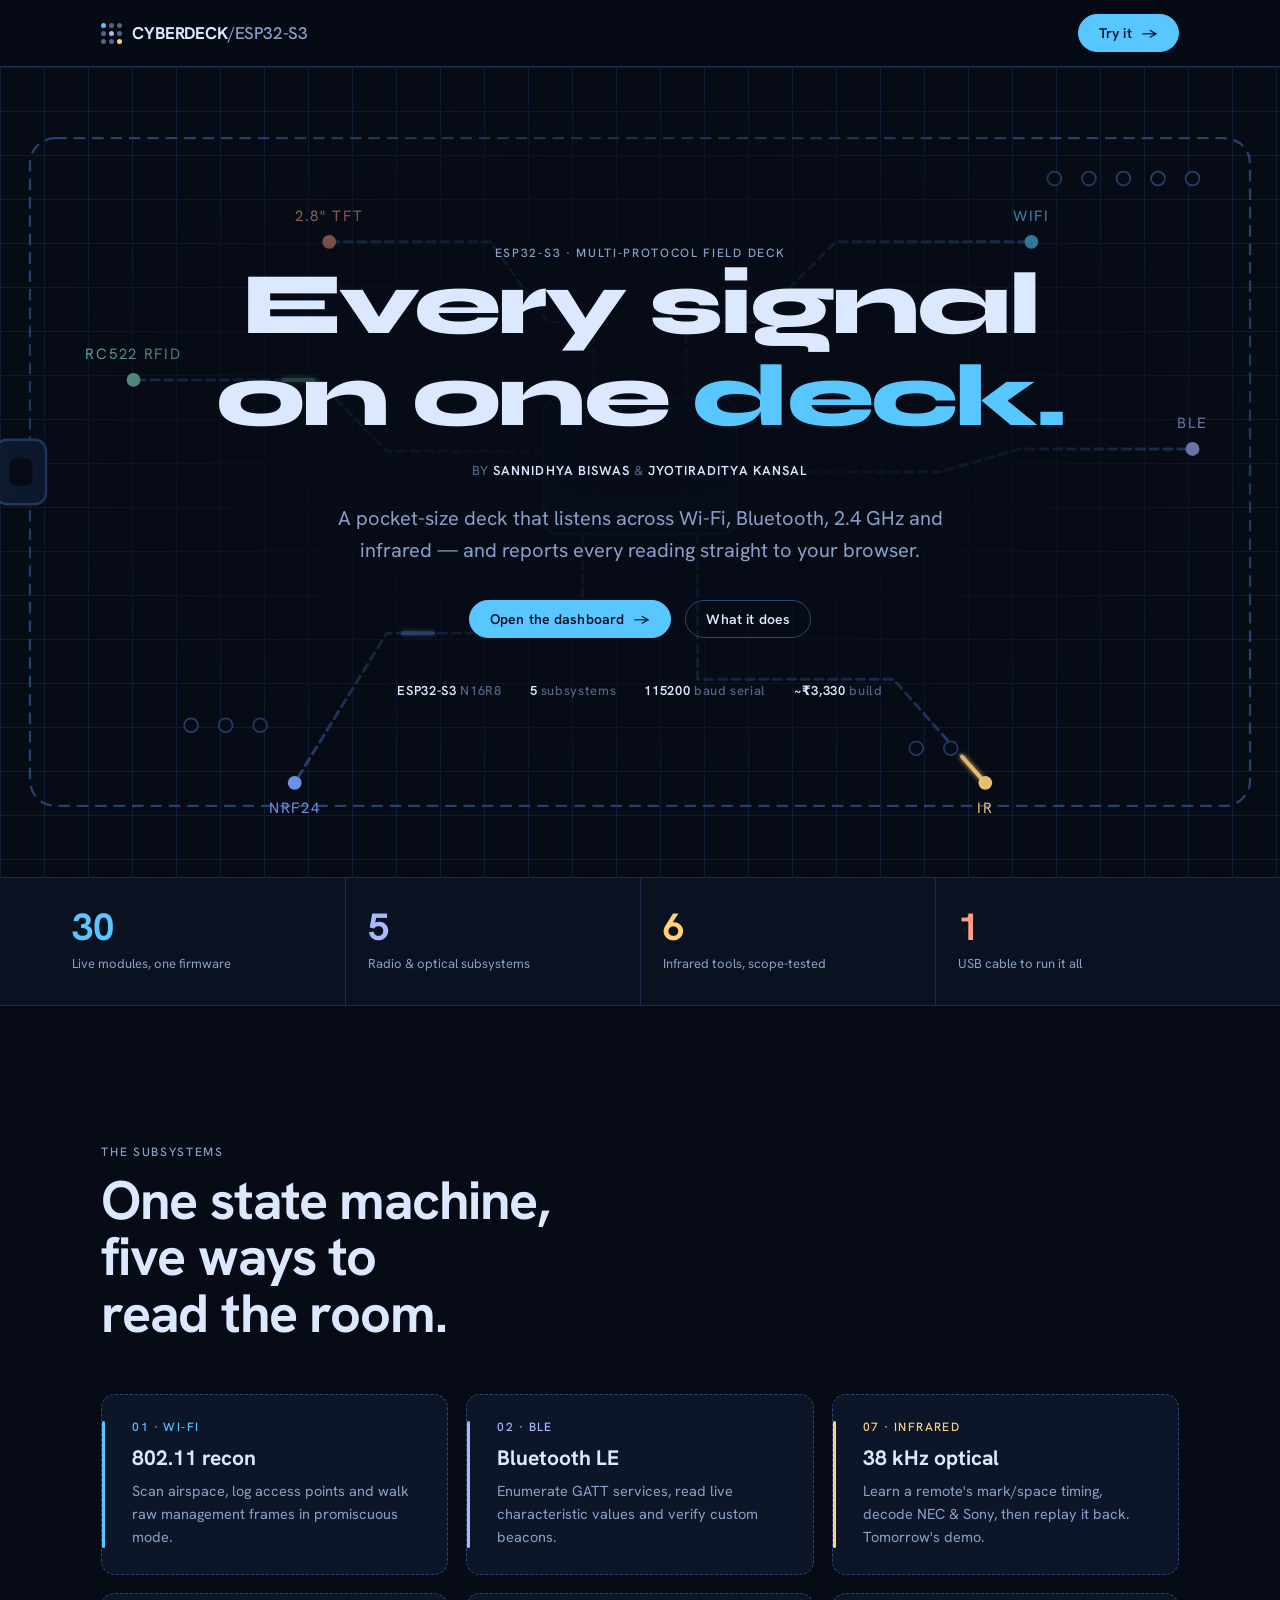
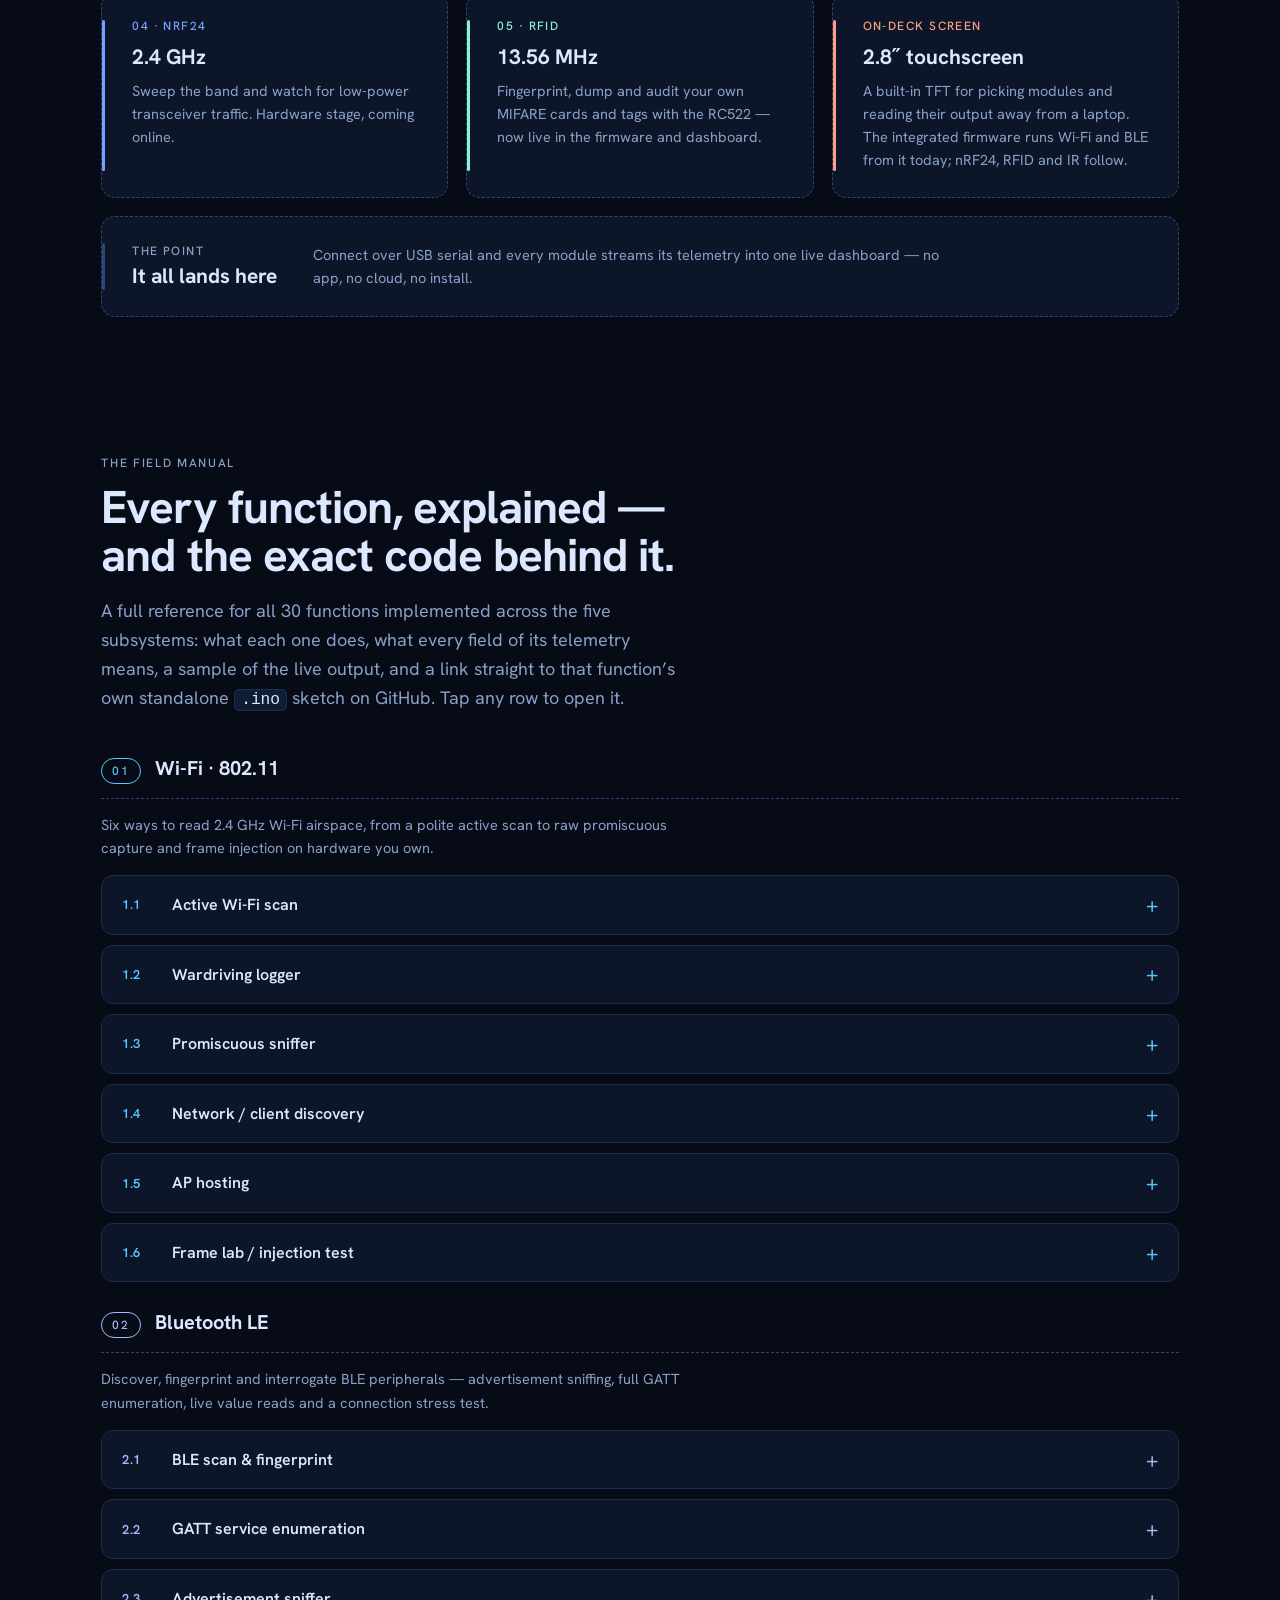
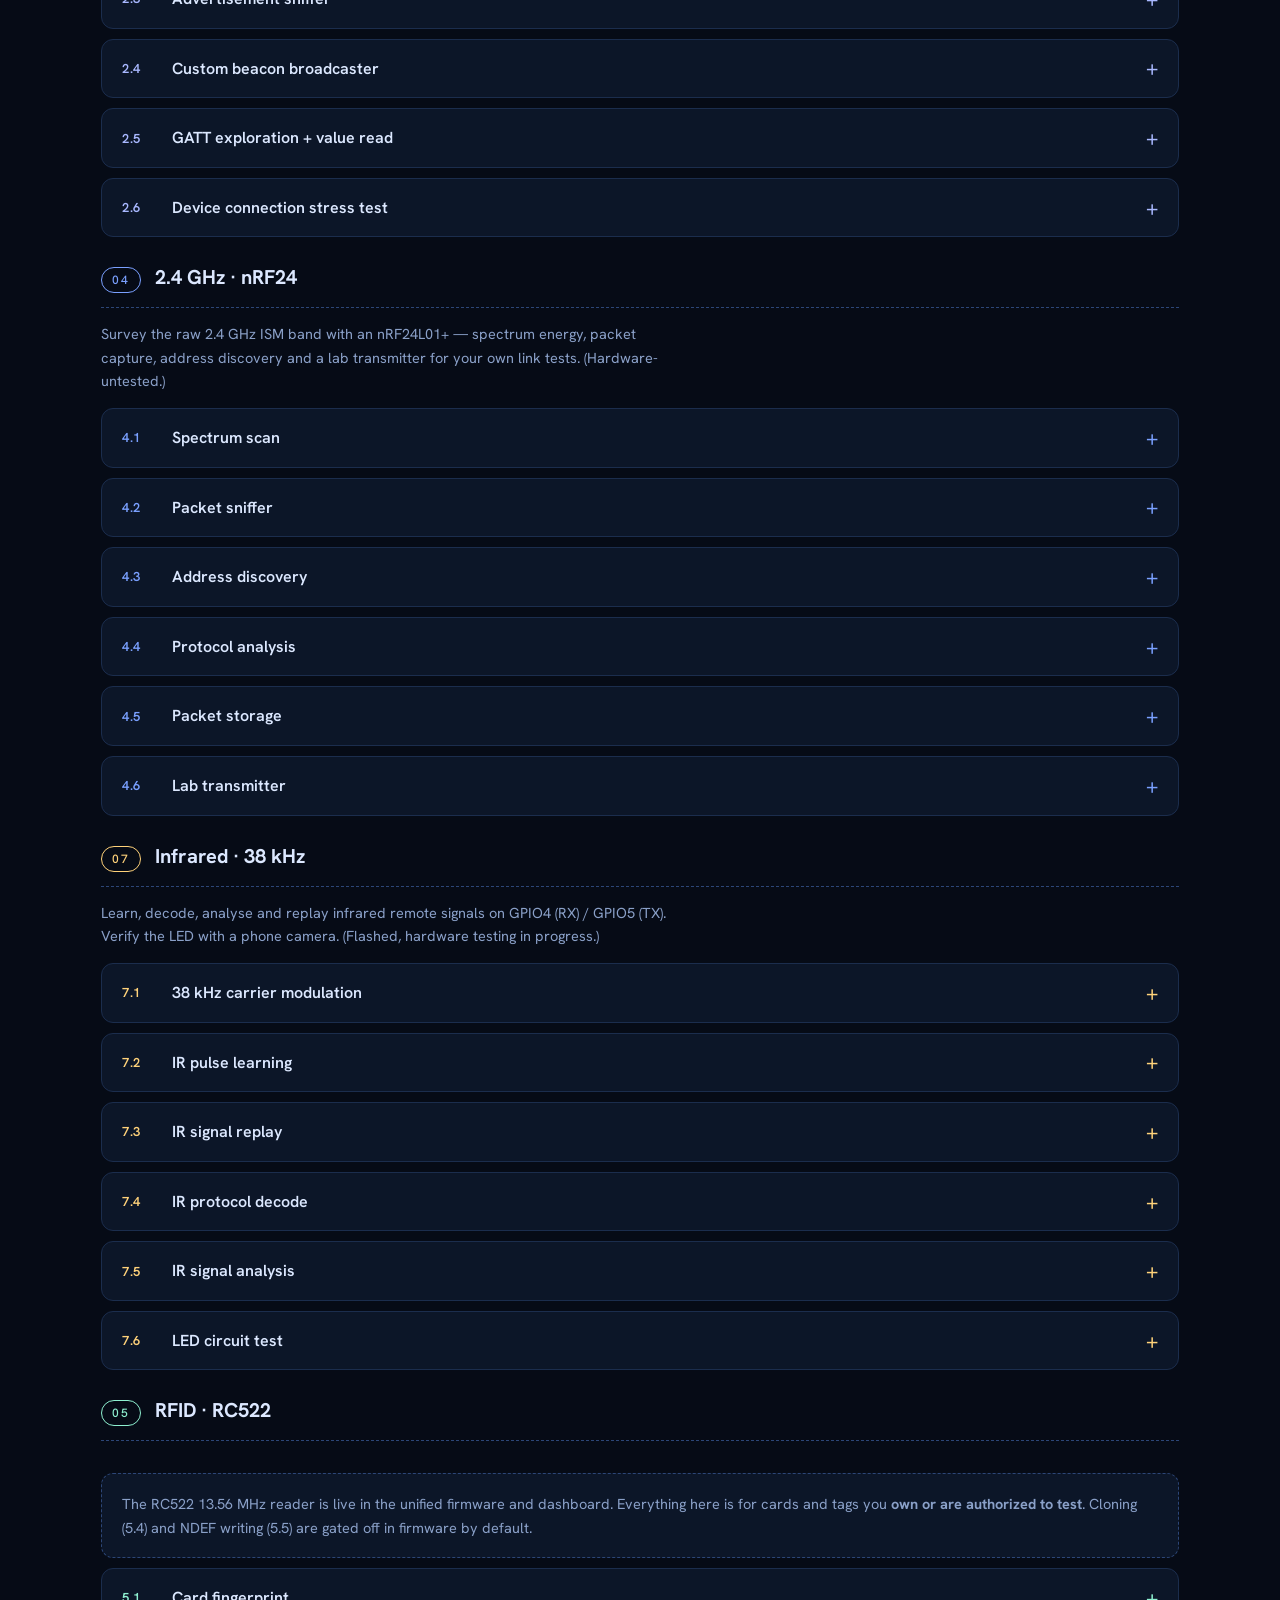
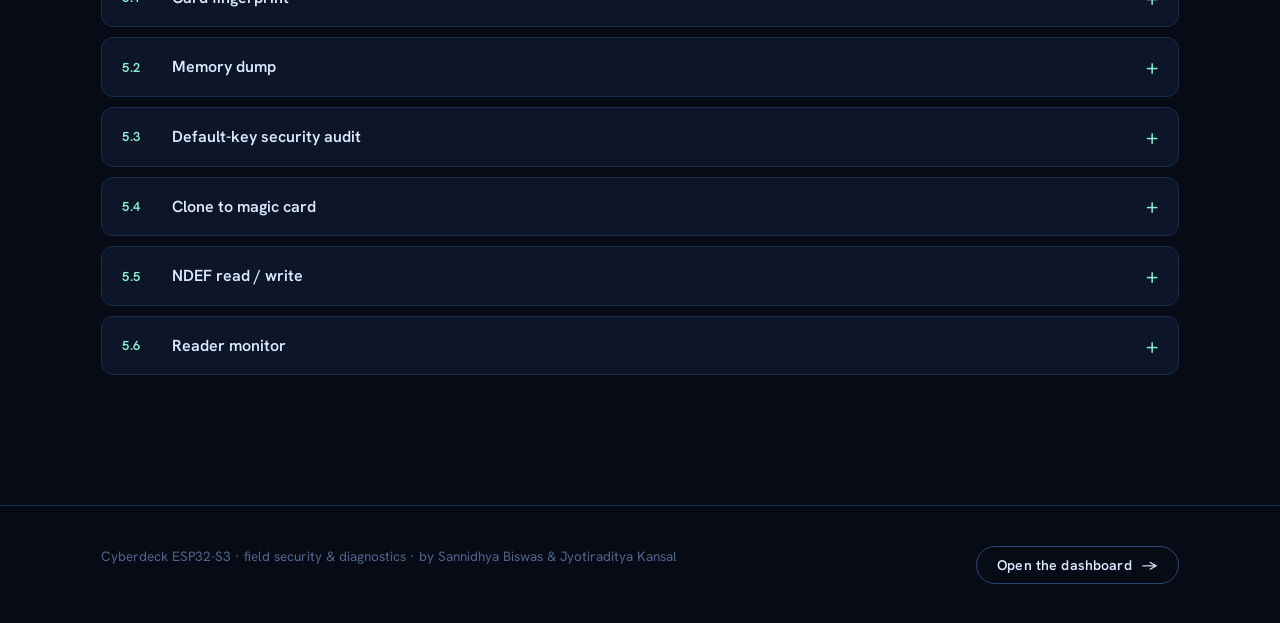
==== commit b416cf3e: "feat: add integrated cyberdeck firmware (on-deck TFT UI) as the main firmware Adds firmware/00_integ" ====
--- a/dashboard/index.html
+++ b/dashboard/index.html
@@ -130,7 +130,7 @@
       <article class="card c-ir reveal"><span class="bar-line"></span><div class="k">07 · Infrared</div><h3>38&nbsp;kHz optical</h3><p>Learn a remote's mark/space timing, decode NEC &amp; Sony, then replay it back. Tomorrow's demo.</p></article>
       <article class="card c-nrf reveal"><span class="bar-line"></span><div class="k">04 · nRF24</div><h3>2.4&nbsp;GHz</h3><p>Sweep the band and watch for low-power transceiver traffic. Hardware stage, coming online.</p></article>
       <article class="card c-rfid reveal"><span class="bar-line"></span><div class="k">05 · RFID</div><h3>13.56&nbsp;MHz</h3><p>Fingerprint, dump and audit your own MIFARE cards and tags with the RC522 — now live in the firmware and dashboard.</p></article>
-      <article class="card c-tft reveal"><span class="bar-line"></span><div class="k">On-deck screen</div><h3>2.8&Prime; touchscreen</h3><p>A built-in TFT for picking modules and reading their output away from a laptop. Firmware planned.</p></article>
+      <article class="card c-tft reveal"><span class="bar-line"></span><div class="k">On-deck screen</div><h3>2.8&Prime; touchscreen</h3><p>A built-in TFT for picking modules and reading their output away from a laptop. The integrated firmware runs Wi-Fi and BLE from it today; nRF24, RFID and IR follow.</p></article>
       <article class="card card-wide reveal"><span class="bar-line"></span>
         <div class="cw-head"><div class="k">The point</div><h3>It all lands here</h3></div>
         <p>Connect over USB serial and every module streams its telemetry into one live dashboard — no app, no cloud, no install.</p>
